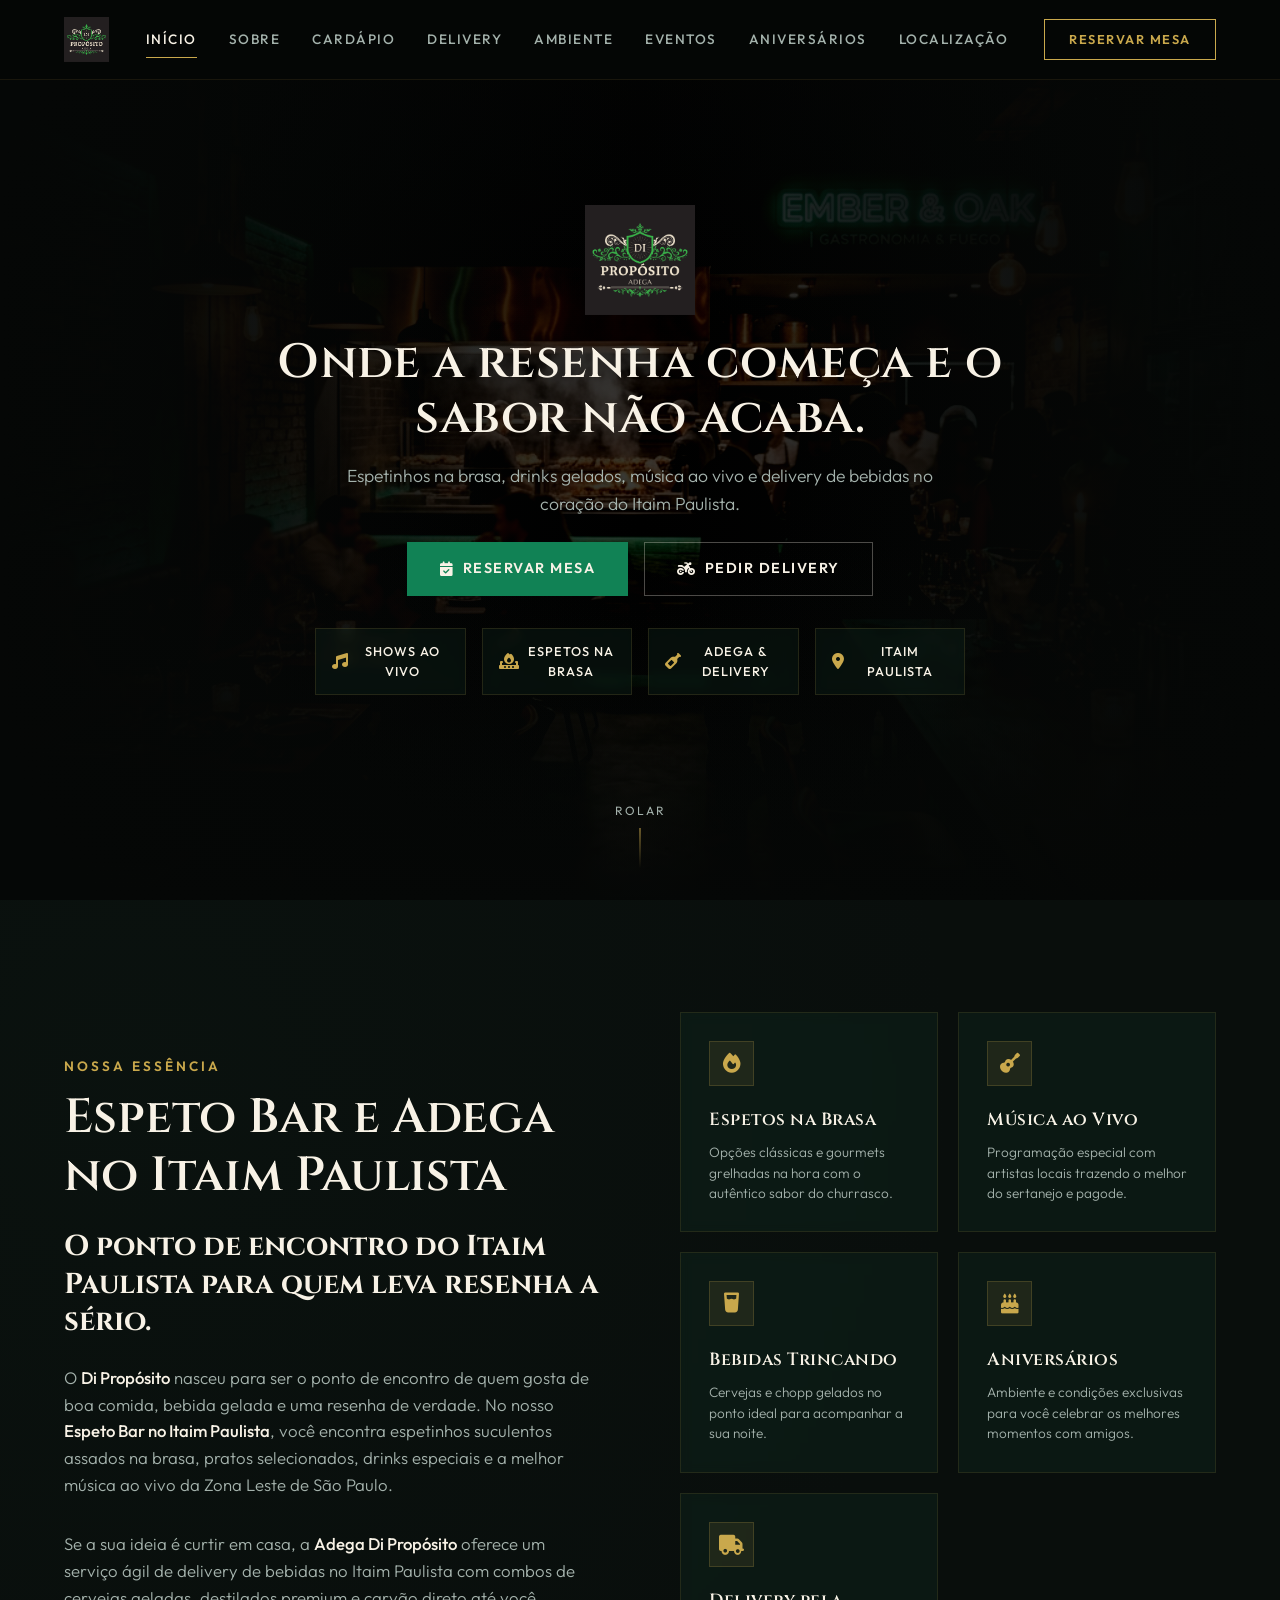
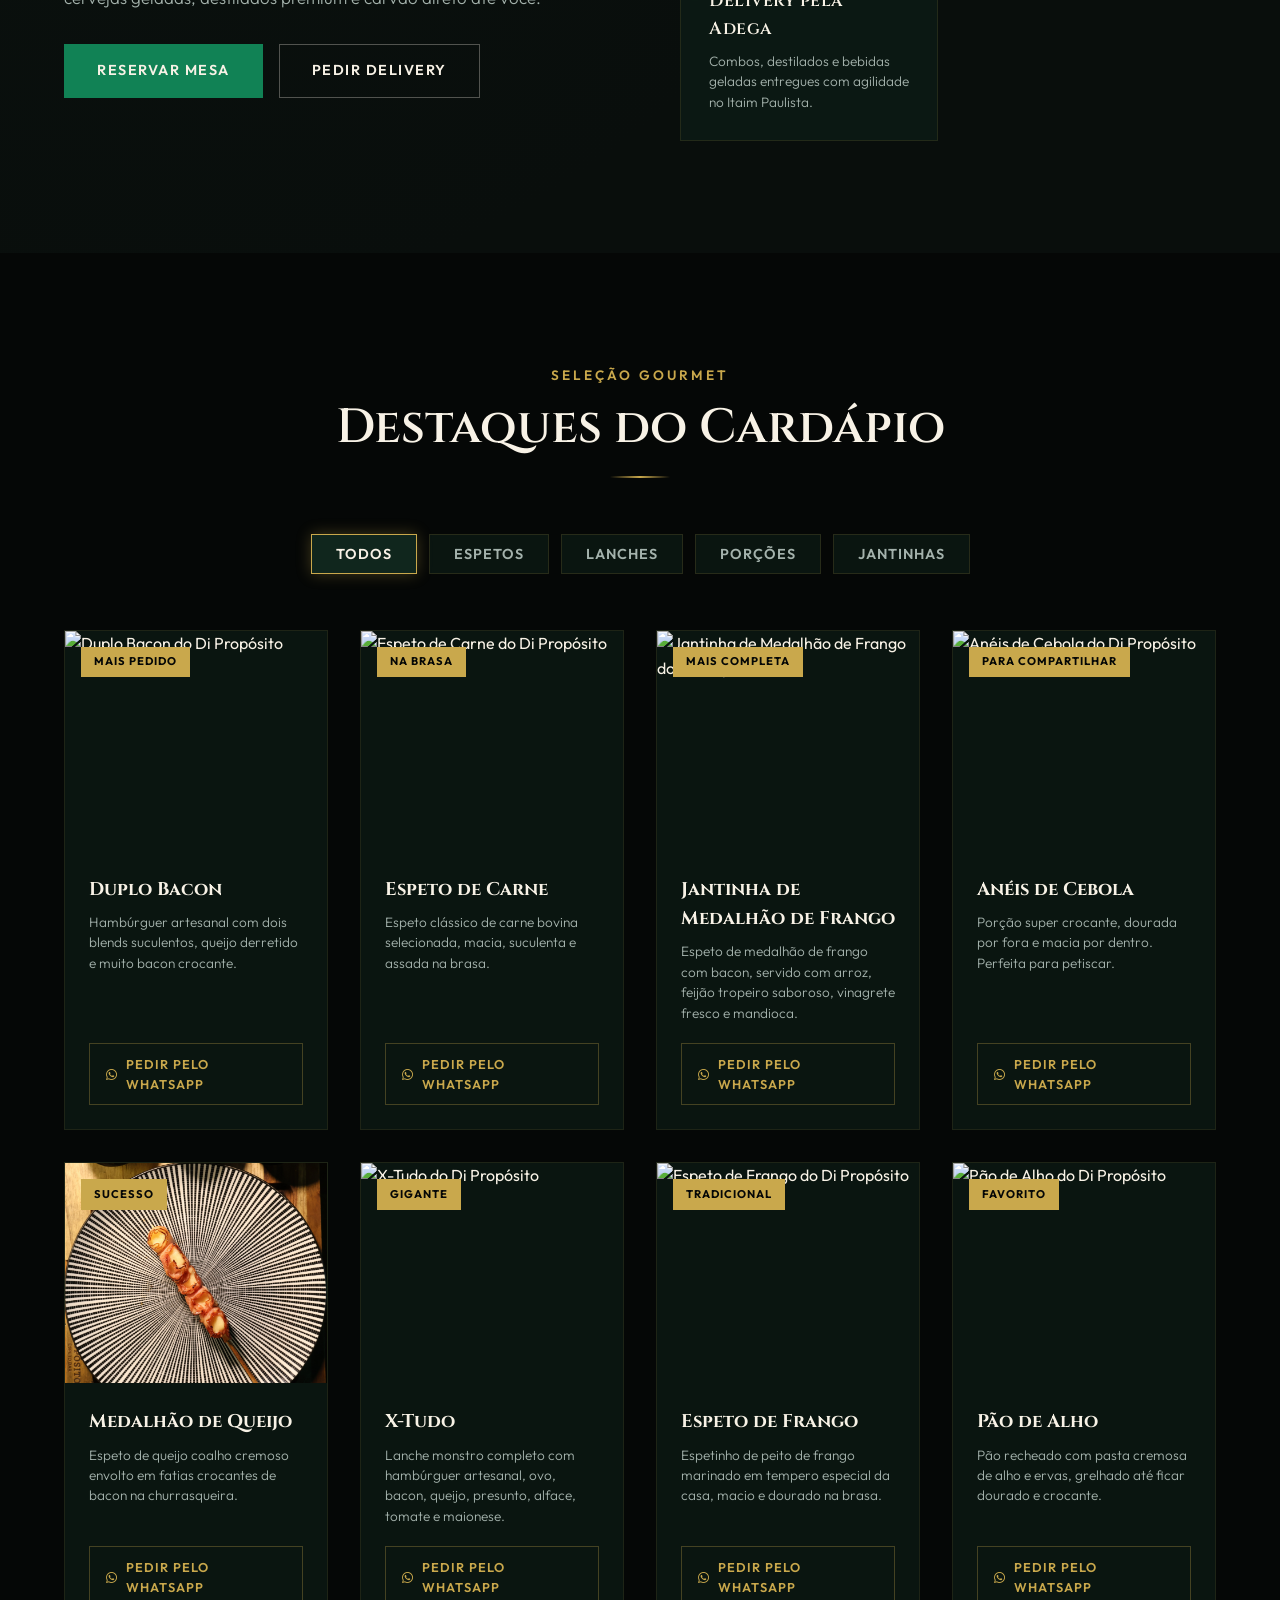
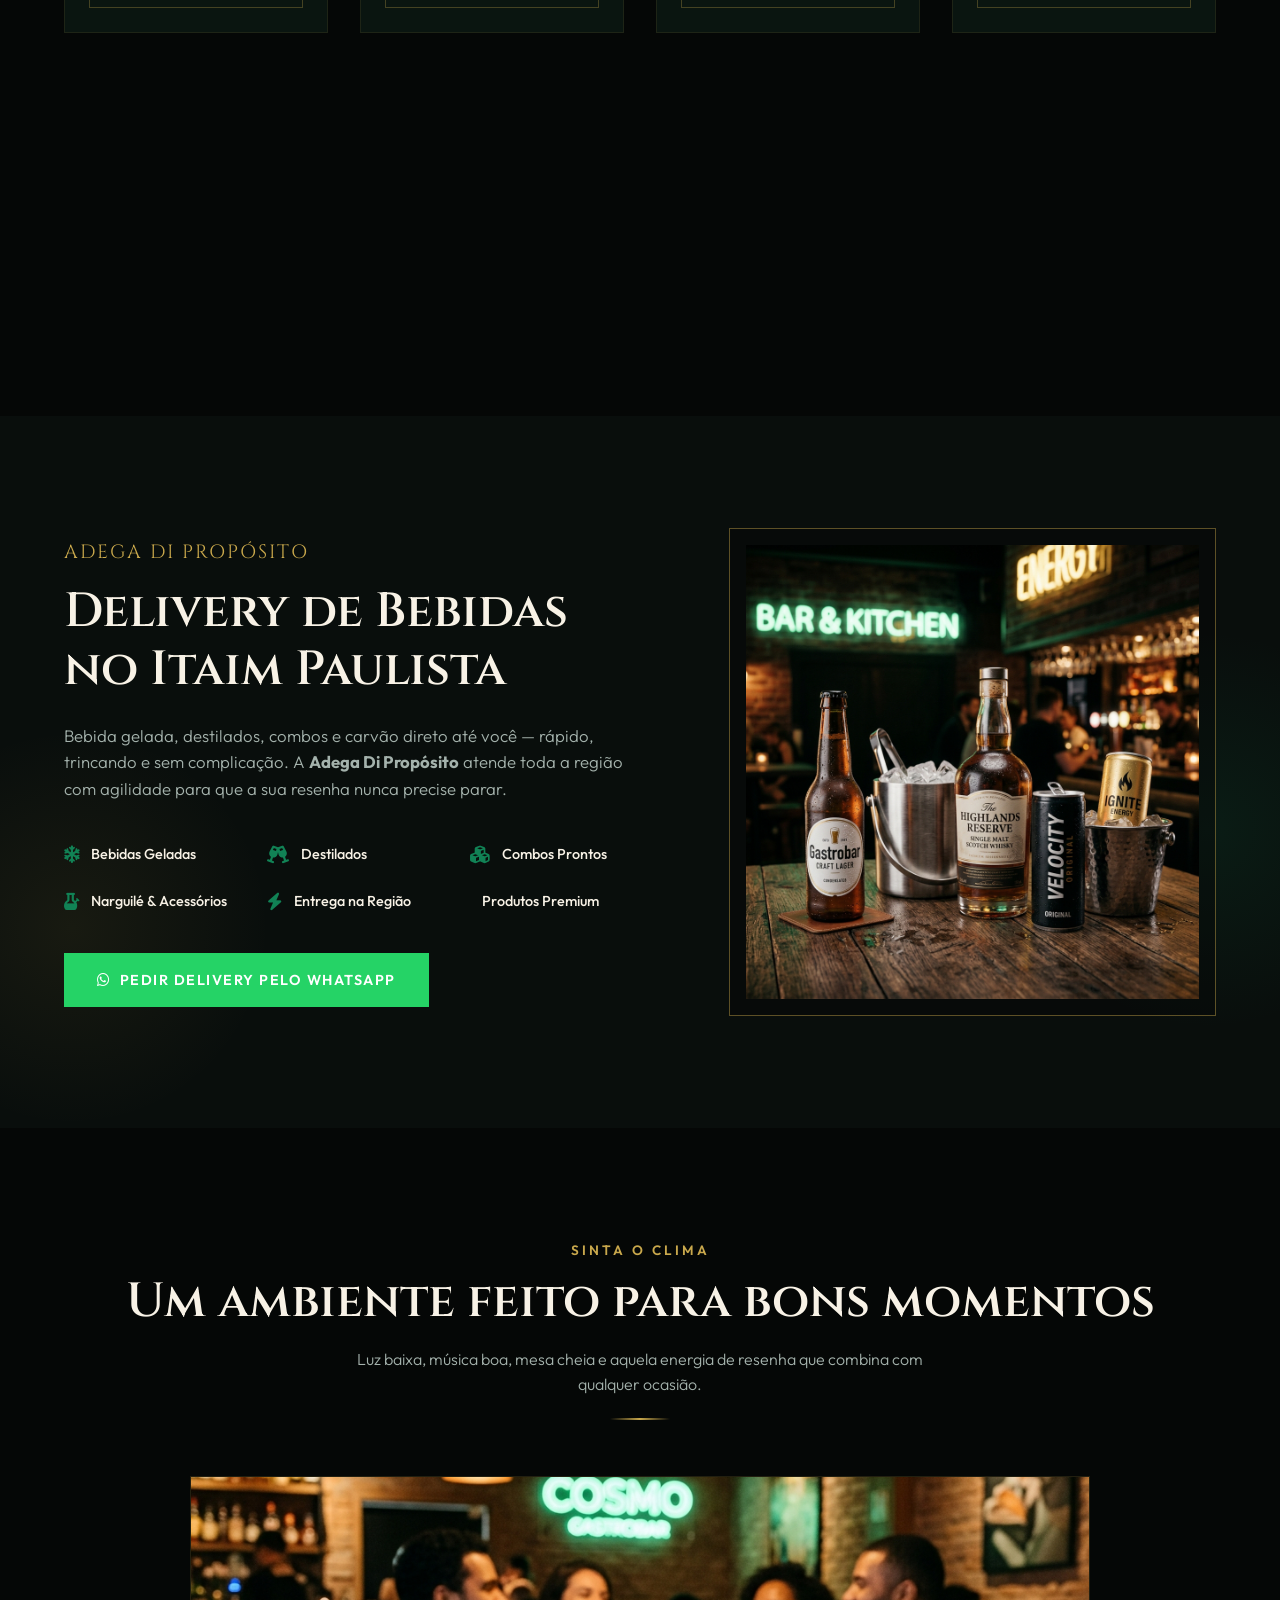
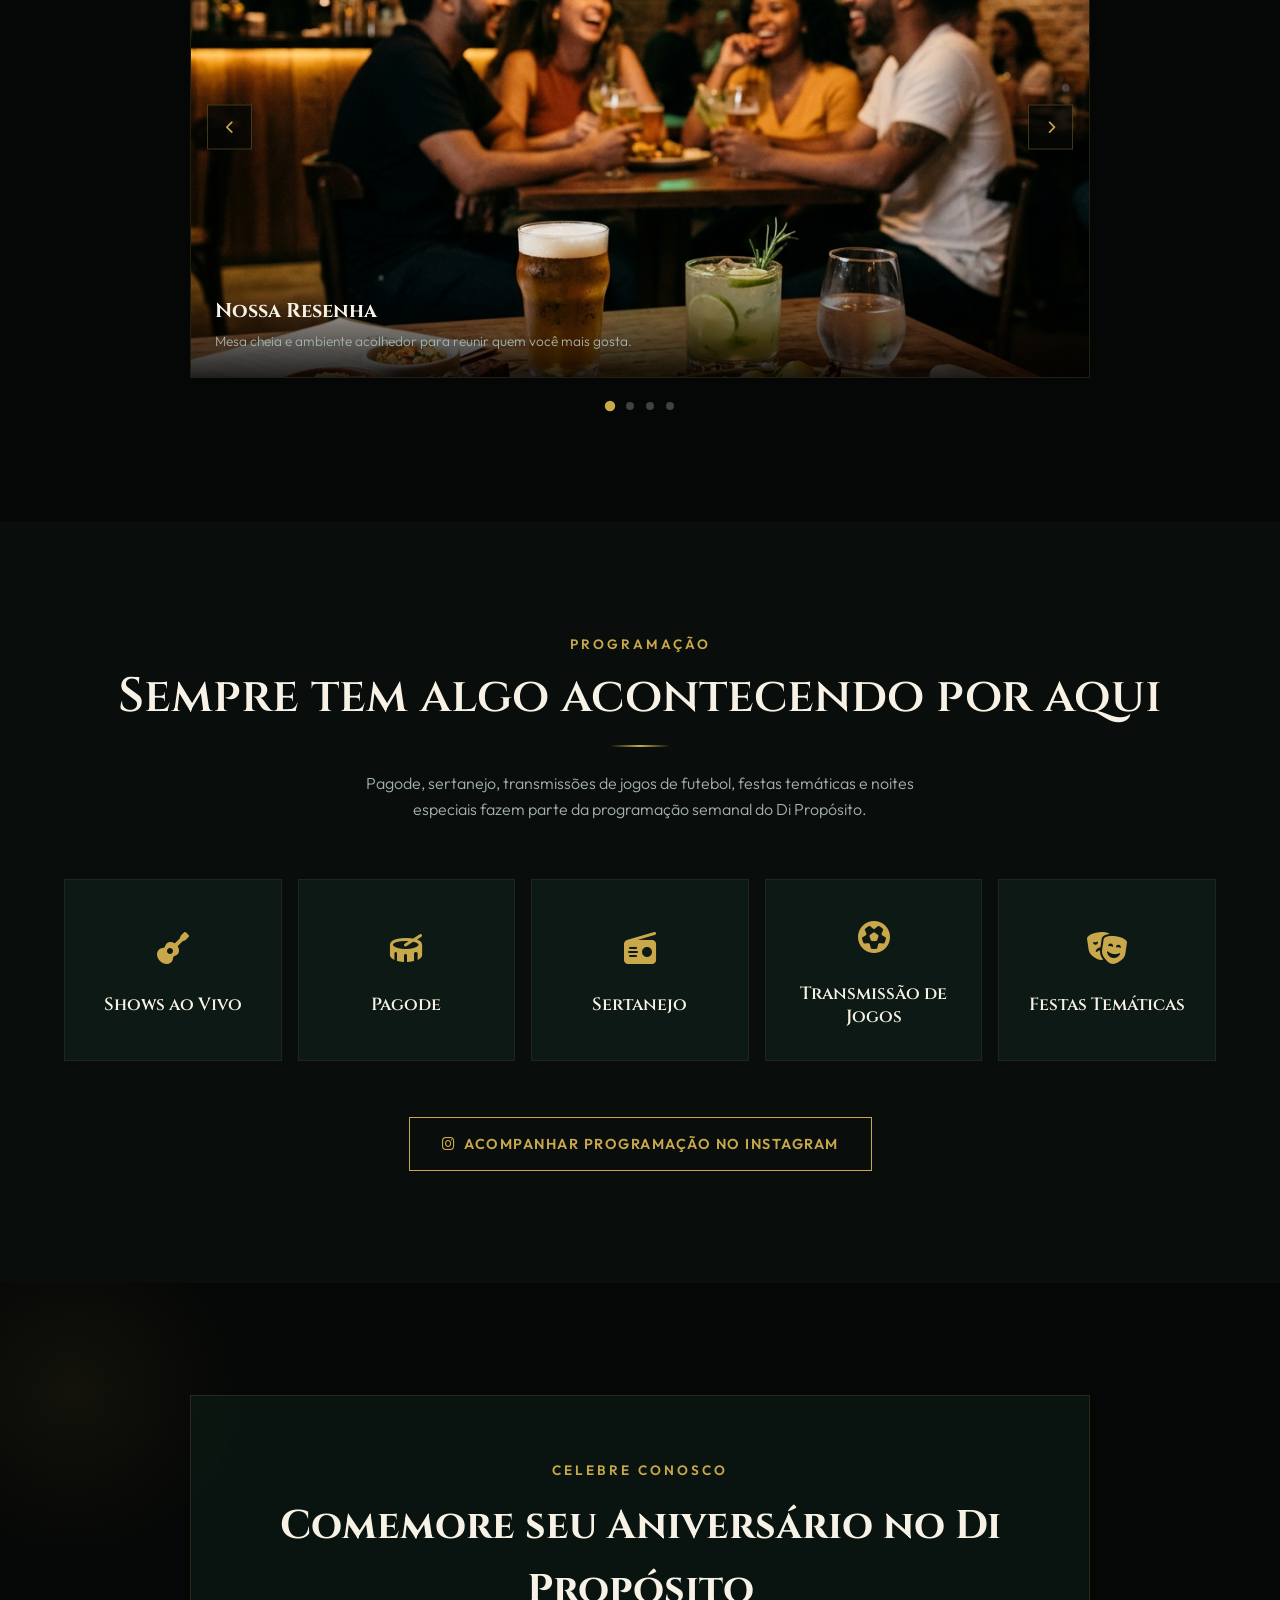
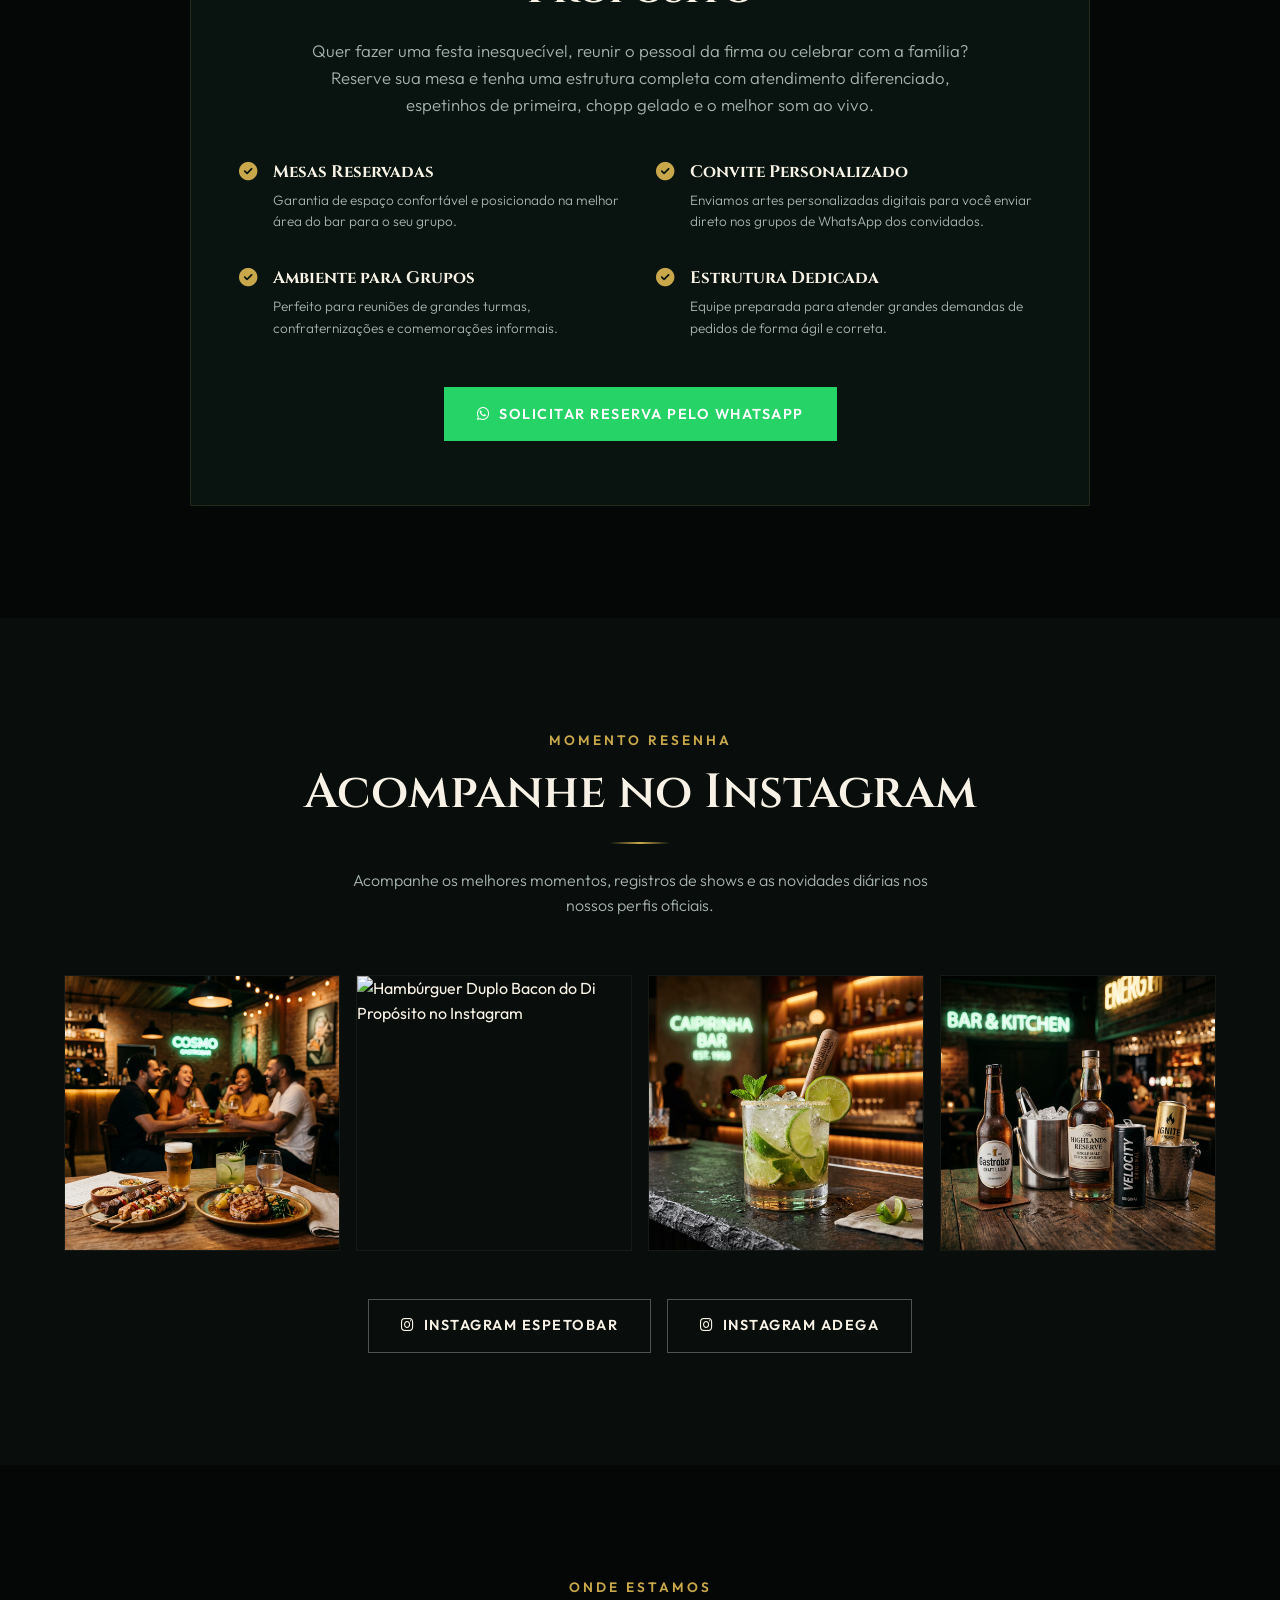
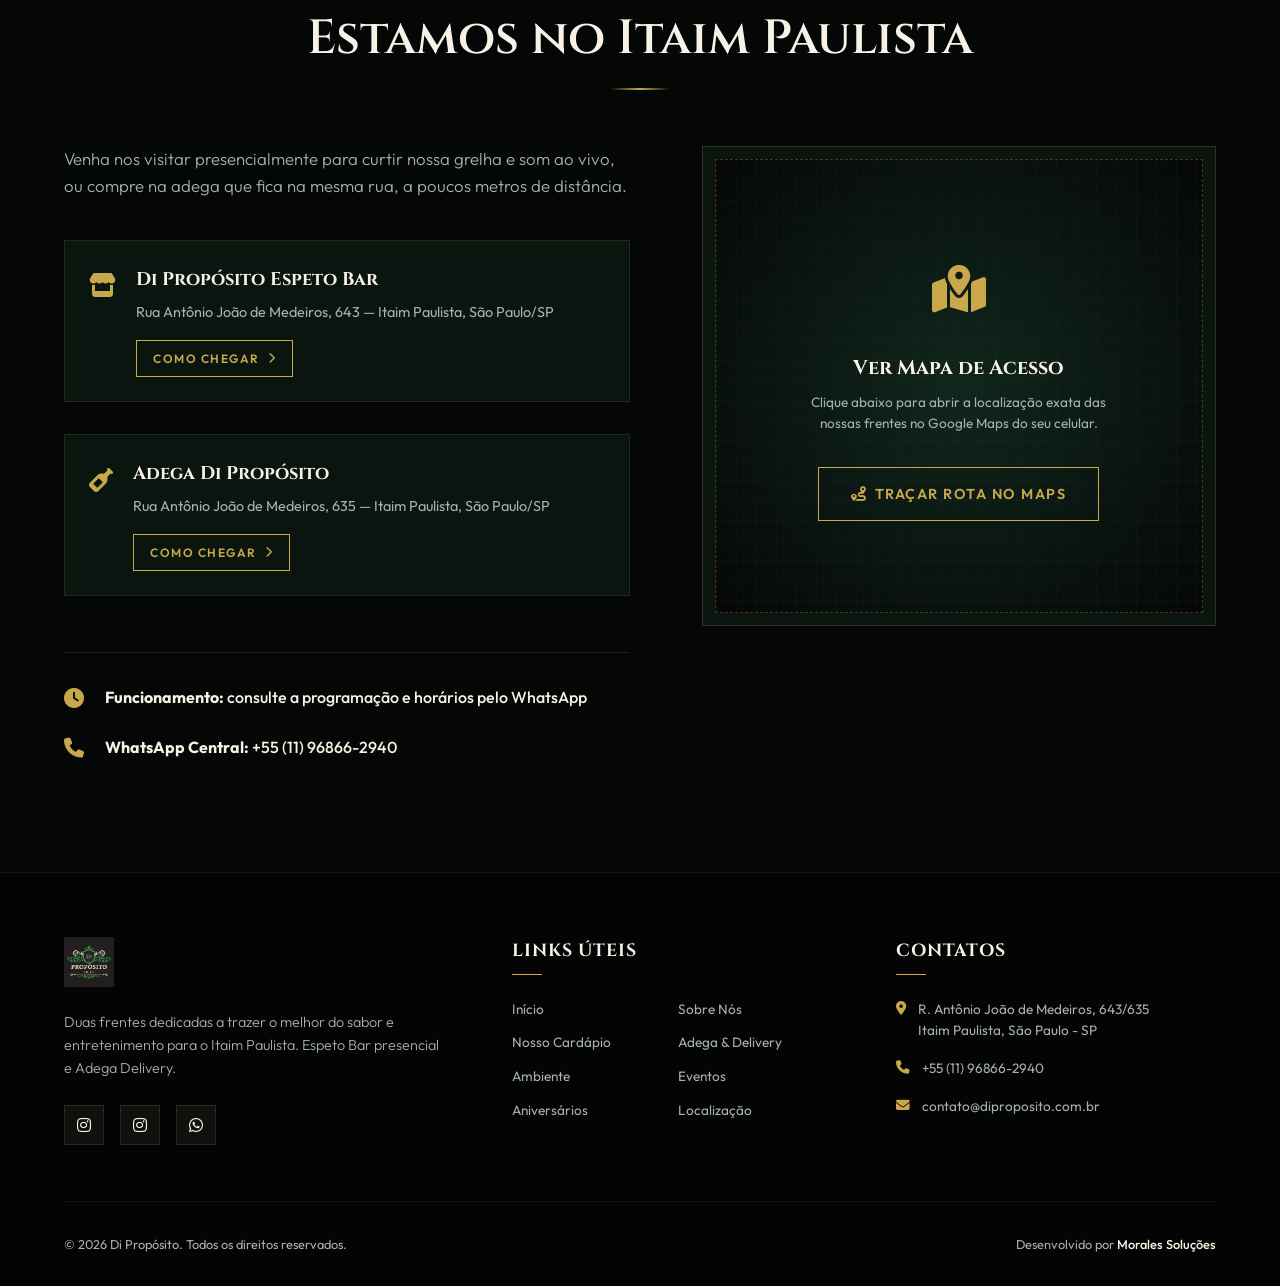
==== index.html @ c1d42650 "feat: otimiza Hero, adiciona SEO local, JSON-LD schema, corrige links e adega image" ====
<!DOCTYPE html>
<html lang="pt-BR">
<head>
  <meta charset="UTF-8">
  <meta name="viewport" content="width=device-width, initial-scale=1.0">
  <meta name="description" content="Di Propósito Espeto Bar e Adega no Itaim Paulista, São Paulo. Espetinhos na brasa, música ao vivo, drinks e delivery de bebidas. Reserve sua mesa pelo WhatsApp.">
  <meta name="keywords" content="Di Propósito, Espeto Bar, Adega Di Propósito, Itaim Paulista, Espetinho, Música ao vivo, Delivery de Bebidas, São Paulo, Gastrobar, Reservas, Zona Leste SP">
  <meta name="author" content="Morales Soluções">
  
  <!-- Open Graph / Facebook -->
  <meta property="og:type" content="website">
  <meta property="og:url" content="https://diproposito.com.br/">
  <meta property="og:title" content="Di Propósito | Espeto Bar e Adega no Itaim Paulista">
  <meta property="og:description" content="Di Propósito Espeto Bar e Adega no Itaim Paulista, São Paulo. Espetinhos na brasa, música ao vivo, drinks e delivery de bebidas. Reserve sua mesa pelo WhatsApp.">
  <meta property="og:image" content="img/hero-bg.png">

  <title>Di Propósito | Espeto Bar e Adega no Itaim Paulista</title>
  
  <!-- Google Fonts -->
  <link rel="preconnect" href="https://fonts.googleapis.com">
  <link rel="preconnect" href="https://fonts.gstatic.com" crossorigin>
  <link href="https://fonts.googleapis.com/css2?family=Cinzel:wght@400;600;700&family=Outfit:wght@300;400;500;600;700&display=swap" rel="stylesheet">
  
  <!-- FontAwesome Icons -->
  <link rel="stylesheet" href="https://cdnjs.cloudflare.com/ajax/libs/font-awesome/6.4.0/css/all.min.css">
  
  <!-- Custom CSS -->
  <link rel="stylesheet" href="style.css">

  <!-- Schema JSON-LD para SEO Local (Frentes: Espeto Bar e Adega) -->
  <script type="application/ld+json">
  {
    "@context": "https://schema.org",
    "@graph": [
      {
        "@type": "BarOrPub",
        "@id": "https://diproposito.com.br/#espetobar",
        "name": "Di Propósito Espeto Bar",
        "image": "https://diproposito.com.br/img/logo.png",
        "url": "https://diproposito.com.br/#espetobar",
        "telephone": "+55-11-96866-2940",
        "address": {
          "@type": "PostalAddress",
          "streetAddress": "Rua Antônio João de Medeiros, 643",
          "addressLocality": "Itaim Paulista",
          "addressRegion": "SP",
          "postalCode": "08110-050",
          "addressCountry": "BR"
        },
        "sameAs": [
          "https://instagram.com/diproposito.espetobar"
        ]
      },
      {
        "@type": "LiquorStore",
        "@id": "https://diproposito.com.br/#adega",
        "name": "Adega Di Propósito",
        "image": "https://diproposito.com.br/img/logo.png",
        "url": "https://diproposito.com.br/#adega",
        "telephone": "+55-11-96866-2940",
        "address": {
          "@type": "PostalAddress",
          "streetAddress": "Rua Antônio João de Medeiros, 635",
          "addressLocality": "Itaim Paulista",
          "addressRegion": "SP",
          "postalCode": "08110-050",
          "addressCountry": "BR"
        },
        "sameAs": [
          "https://instagram.com/adegadiproposito"
        ]
      }
    ]
  }
  </script>
</head>
<body>

  <!-- 1. HEADER / NAVIGATION -->
  <header id="main-header">
    <div class="container header-container">
      <a href="#home" class="logo" id="header-logo-link">
        <!-- Utilizando a logo da Adega Di Propósito convertida em PNG -->
        <img src="img/logo.png" alt="Logomarca Di Propósito" id="header-logo">
      </a>
      
      <!-- Menu de Navegação Desktop -->
      <nav class="nav-menu" id="desktop-nav">
        <a href="#home" class="nav-link active">Início</a>
        <a href="#sobre" class="nav-link">Sobre</a>
        <a href="#cardapio" class="nav-link">Cardápio</a>
        <a href="#delivery" class="nav-link">Delivery</a>
        <a href="#ambiente" class="nav-link">Ambiente</a>
        <a href="#eventos" class="nav-link">Eventos</a>
        <a href="#aniversarios" class="nav-link">Aniversários</a>
        <a href="#contato" class="nav-link">Localização</a>
      </nav>
      
      <div class="header-cta">
        <a href="https://wa.me/5511968662940?text=Olá!%20Gostaria%20de%20fazer%20uma%20reserva%20de%20mesa%20no%20Di%20Propósito%20Espeto%20Bar." 
           target="_blank" 
           class="btn btn-gold" 
           id="header-btn-reserva">
          Reservar Mesa
        </a>
      </div>
      
      <!-- Botão Hamburger Mobile -->
      <button class="hamburger" id="menu-toggle" aria-label="Abrir menu">
        <span></span>
        <span></span>
        <span></span>
      </button>
    </div>
  </header>

  <!-- Menu Responsivo Mobile (Drawer) -->
  <nav class="mobile-menu" id="mobile-drawer">
    <a href="#home" class="nav-link">Início</a>
    <a href="#sobre" class="nav-link">Sobre</a>
    <a href="#cardapio" class="nav-link">Cardápio</a>
    <a href="#delivery" class="nav-link">Delivery</a>
    <a href="#ambiente" class="nav-link">Ambiente</a>
    <a href="#eventos" class="nav-link">Eventos</a>
    <a href="#aniversarios" class="nav-link">Aniversários</a>
    <a href="#contato" class="nav-link">Localização</a>
    <a href="https://wa.me/5511968662940?text=Olá!%20Gostaria%20de%20fazer%20uma%20reserva%20de%20mesa%20no%20Di%20Propósito%20Espeto%20Bar." 
       target="_blank" 
       class="btn btn-whatsapp" 
       id="mobile-btn-reserva">
      <i class="fab fa-whatsapp"></i> Reservar Mesa
    </a>
  </nav>
  
  <!-- Overlay para fechar o menu mobile ao clicar fora -->
  <div class="overlay" id="menu-overlay"></div>

  <!-- 2. HERO SECTION -->
  <section id="home">
    <div class="hero-background">
      <!-- Imagem de fundo atmosférica com respiro e foco no centro -->
      <!-- PENDENTE: Substituir por foto real da fachada ou ambiente do bar quando fornecida pelo cliente -->
      <img src="img/hero-bg.png" alt="Ambiente do Espeto Bar Di Propósito">
    </div>
    
    <div class="hero-content">
      <div class="hero-logo-box">
        <!-- Logo em destaque no Hero -->
        <img src="img/logo.png" alt="Di Propósito Logo Principal">
      </div>
      
      <h1 class="hero-title reveal delay-1">Onde a resenha começa e o sabor não acaba.</h1>
      <p class="hero-subtitle reveal delay-2">
        Espetinhos na brasa, drinks gelados, música ao vivo e delivery de bebidas no coração do Itaim Paulista.
      </p>
      
      <div class="hero-buttons reveal delay-3">
        <a href="https://wa.me/5511968662940?text=Olá!%20Gostaria%20de%20fazer%20uma%20reserva%20de%20mesa%20no%20Di%20Propósito%20Espeto%20Bar." 
           target="_blank" 
           class="btn btn-primary" 
           id="hero-btn-reserva">
          <i class="fa-solid fa-calendar-check"></i> Reservar Mesa
        </a>
        <a href="https://wa.me/5511968662940?text=Olá!%20Gostaria%20de%20fazer%20um%20pedido%20pelo%20delivery%20da%20Adega%20Di%20Propósito." 
           target="_blank" 
           class="btn btn-secondary" 
           id="hero-btn-delivery">
          <i class="fa-solid fa-motorcycle"></i> Pedir Delivery
        </a>
      </div>
      
      <!-- Selos / Destaques Rápidos -->
      <div class="hero-badges reveal delay-4">
        <div class="badge-item">
          <i class="fa-solid fa-music"></i>
          <span>Shows ao vivo</span>
        </div>
        <div class="badge-item">
          <i class="fa-solid fa-fire-burner"></i>
          <span>Espetos na Brasa</span>
        </div>
        <div class="badge-item">
          <i class="fa-solid fa-wine-bottle"></i>
          <span>Adega & Delivery</span>
        </div>
        <div class="badge-item">
          <i class="fa-solid fa-location-dot"></i>
          <span>Itaim Paulista</span>
        </div>
      </div>
    </div>
    
    <div class="scroll-indicator" id="scroll-to-about">
      <span>Rolar</span>
    </div>
  </section>

  <!-- 3. SOBRE O DI PROPÓSITO -->
  <section id="sobre" class="section-padding">
    <div class="container">
      <div class="sobre-grid">
        
        <div class="sobre-content reveal">
          <span class="section-subtitle">Nossa Essência</span>
          <h2 class="section-title" style="text-align: left; margin-bottom: 1.5rem;">Espeto Bar e Adega no Itaim Paulista</h2>
          <h3 class="sobre-intro-title">O ponto de encontro do Itaim Paulista para quem leva resenha a sério.</h3>
          <p class="sobre-text">
            O <strong>Di Propósito</strong> nasceu para ser o ponto de encontro de quem gosta de boa comida, bebida gelada e uma resenha de verdade. No nosso <strong>Espeto Bar no Itaim Paulista</strong>, você encontra espetinhos suculentos assados na brasa, pratos selecionados, drinks especiais e a melhor música ao vivo da Zona Leste de São Paulo.
          </p>
          <p class="sobre-text">
            Se a sua ideia é curtir em casa, a <strong>Adega Di Propósito</strong> oferece um serviço ágil de delivery de bebidas no Itaim Paulista com combos de cervejas geladas, destilados premium e carvão direto até você.
          </p>
          
          <div class="sobre-cta-box">
            <a href="https://wa.me/5511968662940?text=Olá!%20Gostaria%20de%20fazer%20uma%20reserva%20de%20mesa%20no%20Di%20Propósito%20Espeto%20Bar." 
               target="_blank" 
               class="btn btn-primary" 
               id="sobre-btn-reserva">
              Reservar Mesa
            </a>
            <a href="https://wa.me/5511968662940?text=Olá!%20Gostaria%20de%20fazer%20um%20pedido%20pelo%20delivery%20da%20Adega%20Di%20Propósito." 
               target="_blank" 
               class="btn btn-secondary" 
               id="sobre-btn-delivery">
              Pedir Delivery
            </a>
          </div>
        </div>
        
        <!-- Cards de Diferenciais -->
        <div class="diferenciais-grid reveal delay-1">
          <div class="diferencial-card">
            <div class="diferencial-icon">
              <i class="fa-solid fa-fire"></i>
            </div>
            <h4 class="diferencial-title">Espetos na Brasa</h4>
            <p class="diferencial-desc">Opções clássicas e gourmets grelhadas na hora com o autêntico sabor do churrasco.</p>
          </div>
          
          <div class="diferencial-card">
            <div class="diferencial-icon">
              <i class="fa-solid fa-guitar"></i>
            </div>
            <h4 class="diferencial-title">Música ao Vivo</h4>
            <p class="diferencial-desc">Programação especial com artistas locais trazendo o melhor do sertanejo e pagode.</p>
          </div>
          
          <div class="diferencial-card">
            <div class="diferencial-icon">
              <i class="fa-solid fa-glass-water"></i>
            </div>
            <h4 class="diferencial-title">Bebidas Trincando</h4>
            <p class="diferencial-desc">Cervejas e chopp gelados no ponto ideal para acompanhar a sua noite.</p>
          </div>
          
          <div class="diferencial-card">
            <div class="diferencial-icon">
              <i class="fa-solid fa-cake-candles"></i>
            </div>
            <h4 class="diferencial-title">Aniversários</h4>
            <p class="diferencial-desc">Ambiente e condições exclusivas para você celebrar os melhores momentos com amigos.</p>
          </div>
          
          <div class="diferencial-card" style="grid-column: span 1; width: 100%;">
            <div class="diferencial-icon">
              <i class="fa-solid fa-truck"></i>
            </div>
            <h4 class="diferencial-title">Delivery pela Adega</h4>
            <p class="diferencial-desc">Combos, destilados e bebidas geladas entregues com agilidade no Itaim Paulista.</p>
          </div>
        </div>
        
      </div>
    </div>
  </section>

  <!-- 4. DESTAQUES DO CARDÁPIO -->
  <section id="cardapio" class="section-padding">
    <div class="container">
      <div class="section-header reveal">
        <span class="section-subtitle">Seleção Gourmet</span>
        <h2 class="section-title">Destaques do Cardápio</h2>
      </div>
      
      <!-- Filtros de Categoria -->
      <div class="cardapio-filters reveal delay-1" id="cardapio-filters">
        <button class="filter-btn active" data-category="Todos">Todos</button>
        <button class="filter-btn" data-category="Espetos">Espetos</button>
        <button class="filter-btn" data-category="Lanches">Lanches</button>
        <button class="filter-btn" data-category="Porções">Porções</button>
        <button class="filter-btn" data-category="Jantinhas">Jantinhas</button>
      </div>
      
      <div class="cardapio-grid reveal delay-1" id="cardapio-grid">
        <!-- Os itens do cardápio serão carregados dinamicamente via JavaScript -->
      </div>
      
      <!-- Botão Ver Mais Opções -->
      <div class="ver-mais-container reveal delay-2" id="ver-mais-container" style="text-align: center; margin-bottom: 3.5rem;">
        <button id="btn-ver-mais" class="btn btn-gold">
          Ver mais opções <i class="fa-solid fa-chevron-down"></i>
        </button>
      </div>
      
      <div class="cardapio-footer reveal">
        <p>Consulte todos os sabores, acompanhamentos e opções disponíveis no WhatsApp.</p>
        <a href="https://wa.me/5511968662940?text=Olá!%20Gostaria%20de%20ver%20o%20cardápio%20completo%20do%20Di%20Propósito." 
           target="_blank" 
           class="btn btn-whatsapp" 
           id="cardapio-btn-whats">
          <i class="fab fa-whatsapp"></i> Ver Cardápio pelo WhatsApp
        </a>
      </div>
    </div>
  </section>

  <!-- 5. DELIVERY PELA ADEGA -->
  <section id="delivery" class="section-padding">
    <div class="container">
      <div class="delivery-grid">
        
        <div class="delivery-content reveal">
          <span class="adega-title-highlight">Adega Di Propósito</span>
          <h2 class="section-title" style="text-align: left; margin-bottom: 1.5rem;">Delivery de Bebidas no Itaim Paulista</h2>
          <p class="delivery-text">
            Bebida gelada, destilados, combos e carvão direto até você — rápido, trincando e sem complicação. A <strong>Adega Di Propósito</strong> atende toda a região com agilidade para que a sua resenha nunca precise parar.
          </p>
          
          <div class="delivery-features">
            <div class="del-feat-item">
              <i class="fa-solid fa-snowflake"></i>
              <span>Bebidas Geladas</span>
            </div>
            <div class="del-feat-item">
              <i class="fa-solid fa-champagne-glasses"></i>
              <span>Destilados</span>
            </div>
            <div class="del-feat-item">
              <i class="fa-solid fa-cubes"></i>
              <span>Combos Prontos</span>
            </div>
            <div class="del-feat-item">
              <i class="fa-solid fa-bong"></i>
              <span>Narguilé & Acessórios</span>
            </div>
            <div class="del-feat-item">
              <i class="fa-solid fa-bolt"></i>
              <span>Entrega na Região</span>
            </div>
            <div class="del-feat-item">
              <i class="fa-solid fa-cart-flatbed-suitcases"></i>
              <span>Produtos Premium</span>
            </div>
          </div>
          
          <a href="https://wa.me/5511968662940?text=Olá!%20Gostaria%20de%20fazer%20um%20pedido%20pelo%20delivery%20da%20Adega%20Di%20Propósito." 
             target="_blank" 
             class="btn btn-whatsapp" 
             id="delivery-btn-whats">
            <i class="fab fa-whatsapp"></i> Pedir Delivery pelo WhatsApp
          </a>
        </div>
        
        <div class="delivery-img-wrapper reveal delay-1">
          <div class="delivery-img-frame">
            <!-- Imagem representativa do combo de bebidas (Provisória/Clean) -->
            <!-- PENDENTE: Substituir por foto real de combos de bebidas ou fachada da adega do cliente -->
            <img src="img/adega_combo_clean.png" alt="Delivery de Bebidas e Combos Di Propósito no Itaim Paulista" loading="lazy">
          </div>
        </div>
        
      </div>
    </div>
  </section>

  <!-- 6. AMBIENTE E EXPERIÊNCIA -->
  <section id="ambiente" class="section-padding">
    <div class="container">
      <div class="section-header reveal">
        <span class="section-subtitle">Sinta o Clima</span>
        <h2 class="section-title">Um ambiente feito para bons momentos</h2>
        <p style="color: var(--text-muted); max-width: 600px; margin: 1rem auto 0; font-weight: 300;">
          Luz baixa, música boa, mesa cheia e aquela energia de resenha que combina com qualquer ocasião.
        </p>
      </div>
      
      <!-- Slider de Imagens Interativo (Placeholder) -->
      <div class="slider-container reveal delay-1">
        <div class="slider-wrapper" id="slider">
          
          <div class="slide">
            <!-- PENDENTE: Substituir por foto real de clientes/ambiente no bar do cliente -->
            <img src="img/ambiente.png" alt="Amigos no Espeto Bar Di Propósito">
            <div class="slide-caption">
              <h4>Nossa Resenha</h4>
              <p>Mesa cheia e ambiente acolhedor para reunir quem você mais gosta.</p>
            </div>
          </div>
          
          <div class="slide">
            <!-- PENDENTE: Substituir por foto real de show ao vivo / cantor no palco do bar do cliente -->
            <img src="img/music.png" alt="Shows e eventos musicais">
            <div class="slide-caption">
              <h4>Música ao Vivo</h4>
              <p>Os melhores artistas da região trazendo muita energia para o palco.</p>
            </div>
          </div>
          
          <div class="slide">
            <!-- FOTO REAL DO CLIENTE: Carne de churrasco suculenta na brasa -->
            <img src="img/Food/carne-2.jpg" alt="Espeto de carne assando na brasa do Di Propósito" loading="lazy">
            <div class="slide-caption">
              <h4>Churrasco no Ponto</h4>
              <p>Ingredientes selecionados preparados com o carinho e qualidade da brasa.</p>
            </div>
          </div>
          
          <div class="slide">
            <!-- PENDENTE: Substituir por foto real de drinks elaborados do bar do cliente -->
            <img src="img/drink.png" alt="Drinks especiais e coquetéis">
            <div class="slide-caption">
              <h4>Drinks Clássicos</h4>
              <p>Coquetéis elaborados por nossos bartenders para brindar seus momentos.</p>
            </div>
          </div>
          
        </div>
        
        <!-- Setas de Navegação -->
        <button class="slider-arrow slider-arrow-prev" id="prev-slide" aria-label="Slide anterior">
          <i class="fa-solid fa-chevron-left"></i>
        </button>
        <button class="slider-arrow slider-arrow-next" id="next-slide" aria-label="Próximo slide">
          <i class="fa-solid fa-chevron-right"></i>
        </button>
      </div>
      
      <!-- Dots Indicadores -->
      <div class="slider-dots" id="slider-dots-container">
        <!-- Gerados via JavaScript -->
      </div>
      
    </div>
  </section>

  <!-- 7. EVENTOS E SHOWS -->
  <section id="eventos" class="section-padding">
    <div class="container">
      <div class="section-header reveal">
        <span class="section-subtitle">Programação</span>
        <h2 class="section-title">Sempre tem algo acontecendo por aqui</h2>
      </div>
      
      <p class="eventos-text reveal">
        Pagode, sertanejo, transmissões de jogos de futebol, festas temáticas e noites especiais fazem parte da programação semanal do Di Propósito.
      </p>
      
      <div class="eventos-grid reveal delay-1">
        
        <div class="evento-card">
          <div class="evento-icon">
            <i class="fa-solid fa-guitar"></i>
          </div>
          <h4 class="evento-name">Shows ao Vivo</h4>
        </div>
        
        <div class="evento-card">
          <div class="evento-icon">
            <i class="fa-solid fa-drum"></i>
          </div>
          <h4 class="evento-name">Pagode</h4>
        </div>
        
        <div class="evento-card">
          <div class="evento-icon">
            <i class="fa-solid fa-radio"></i>
          </div>
          <h4 class="evento-name">Sertanejo</h4>
        </div>
        
        <div class="evento-card">
          <div class="evento-icon">
            <i class="fa-solid fa-soccer-ball"></i>
          </div>
          <h4 class="evento-name">Transmissão de Jogos</h4>
        </div>
        
        <div class="evento-card">
          <div class="evento-icon">
            <i class="fa-solid fa-masks-theater"></i>
          </div>
          <h4 class="evento-name">Festas Temáticas</h4>
        </div>
        
      </div>
      
      <div class="eventos-cta reveal">
        <a href="https://instagram.com/diproposito.espetobar" 
           target="_blank" 
           class="btn btn-gold" 
           id="eventos-btn-insta">
          <i class="fab fa-instagram"></i> Acompanhar Programação no Instagram
        </a>
      </div>
    </div>
  </section>

  <!-- 8. ANIVERSÁRIOS E RESERVAS -->
  <section id="aniversarios" class="section-padding">
    <div class="container">
      <div class="aniv-box reveal">
        <span class="section-subtitle">Celebre Conosco</span>
        <h2 class="aniv-title">Comemore seu Aniversário no Di Propósito</h2>
        <p class="aniv-text">
          Quer fazer uma festa inesquecível, reunir o pessoal da firma ou celebrar com a família? Reserve sua mesa e tenha uma estrutura completa com atendimento diferenciado, espetinhos de primeira, chopp gelado e o melhor som ao vivo.
        </p>
        
        <div class="aniv-benefits">
          
          <div class="aniv-benefit-item">
            <i class="fa-solid fa-circle-check"></i>
            <div>
              <h5>Mesas Reservadas</h5>
              <p>Garantia de espaço confortável e posicionado na melhor área do bar para o seu grupo.</p>
            </div>
          </div>
          
          <div class="aniv-benefit-item">
            <i class="fa-solid fa-circle-check"></i>
            <div>
              <h5>Convite Personalizado</h5>
              <p>Enviamos artes personalizadas digitais para você enviar direto nos grupos de WhatsApp dos convidados.</p>
            </div>
          </div>
          
          <div class="aniv-benefit-item">
            <i class="fa-solid fa-circle-check"></i>
            <div>
              <h5>Ambiente para Grupos</h5>
              <p>Perfeito para reuniões de grandes turmas, confraternizações e comemorações informais.</p>
            </div>
          </div>
          
          <div class="aniv-benefit-item">
            <i class="fa-solid fa-circle-check"></i>
            <div>
              <h5>Estrutura Dedicada</h5>
              <p>Equipe preparada para atender grandes demandas de pedidos de forma ágil e correta.</p>
            </div>
          </div>
          
        </div>
        
        <a href="https://wa.me/5511968662940?text=Olá!%20Gostaria%20de%20saber%20mais%20sobre%20comemoração%20de%20aniversário%20e%20reservas%20para%20grupos%20no%20Di%20Propósito." 
           target="_blank" 
           class="btn btn-whatsapp" 
           id="aniversarios-btn-whats">
          <i class="fab fa-whatsapp"></i> Solicitar Reserva pelo WhatsApp
        </a>
      </div>
    </div>
  </section>

  <!-- 9. GALERIA / INSTAGRAM FEED -->
  <section id="galeria" class="section-padding">
    <div class="container">
      <div class="section-header reveal">
        <span class="section-subtitle">Momento Resenha</span>
        <h2 class="section-title">Acompanhe no Instagram</h2>
      </div>
      
      <p class="insta-text reveal">
        Acompanhe os melhores momentos, registros de shows e as novidades diárias nos nossos perfis oficiais.
      </p>
      
      <div class="insta-grid reveal delay-1">
        
        <a href="https://instagram.com/diproposito.espetobar" target="_blank" rel="noopener noreferrer" class="insta-item">
          <!-- PENDENTE: Substituir por foto real do ambiente do bar do cliente -->
          <img src="img/ambiente.png" alt="Feed Di Propósito 1">
          <div class="insta-overlay">
            <i class="fab fa-instagram"></i>
            <span>Ver Post</span>
          </div>
        </a>
        
        <a href="https://instagram.com/diproposito.espetobar" target="_blank" rel="noopener noreferrer" class="insta-item">
          <!-- FOTO REAL DO CLIENTE: Hambúrguer Duplo Bacon -->
          <img src="img/Food/duplo-bacon-2.jpg" alt="Hambúrguer Duplo Bacon do Di Propósito no Instagram" loading="lazy">
          <div class="insta-overlay">
            <i class="fab fa-instagram"></i>
            <span>Ver Post</span>
          </div>
        </a>
        
        <a href="https://instagram.com/adegadiproposito" target="_blank" rel="noopener noreferrer" class="insta-item">
          <!-- PENDENTE: Substituir por foto real de drink do bar do cliente -->
          <img src="img/drink.png" alt="Feed Di Propósito 3">
          <div class="insta-overlay">
            <i class="fab fa-instagram"></i>
            <span>Ver Post</span>
          </div>
        </a>
        
        <a href="https://instagram.com/adegadiproposito" target="_blank" rel="noopener noreferrer" class="insta-item">
          <!-- PENDENTE: Substituir por foto real de combos de cerveja da adega do cliente -->
          <img src="img/adega_combo_clean.png" alt="Feed Di Propósito 4" loading="lazy">
          <div class="insta-overlay">
            <i class="fab fa-instagram"></i>
            <span>Ver Post</span>
          </div>
        </a>
        
      </div>
      
      <div class="insta-cta-buttons reveal">
        <a href="https://instagram.com/diproposito.espetobar" 
           target="_blank" 
           class="btn btn-secondary" 
           id="insta-btn-espeto">
          <i class="fab fa-instagram"></i> Instagram Espetobar
        </a>
        <a href="https://instagram.com/adegadiproposito" 
           target="_blank" 
           class="btn btn-secondary" 
           id="insta-btn-adega">
          <i class="fab fa-instagram"></i> Instagram Adega
        </a>
      </div>
    </div>
  </section>

  <!-- 10. LOCALIZAÇÃO E CONTATO -->
  <section id="contato" class="section-padding">
    <div class="container">
      <div class="section-header reveal">
        <span class="section-subtitle">Onde Estamos</span>
        <h2 class="section-title">Estamos no Itaim Paulista</h2>
      </div>
      
      <div class="contato-grid">
        
        <div class="contato-info reveal">
          <p class="contato-desc">
            Venha nos visitar presencialmente para curtir nossa grelha e som ao vivo, ou compre na adega que fica na mesma rua, a poucos metros de distância.
          </p>
          
          <div class="enderecos-box">
            
            <div class="endereco-item">
              <div class="endereco-icon">
                <i class="fa-solid fa-store"></i>
              </div>
              <div class="endereco-details">
                <h4>Di Propósito Espeto Bar</h4>
                <p>Rua Antônio João de Medeiros, 643 — Itaim Paulista, São Paulo/SP</p>
                <a href="https://maps.google.com/?q=Rua+Antônio+João+de+Medeiros,+643+Itaim+Paulista+São+Paulo" 
                   target="_blank" 
                   class="btn btn-gold btn-sm"
                   style="padding: 0.5rem 1rem; font-size: 0.75rem;">
                  Como Chegar <i class="fa-solid fa-chevron-right" style="font-size: 0.7rem;"></i>
                </a>
              </div>
            </div>
            
            <div class="endereco-item">
              <div class="endereco-icon">
                <i class="fa-solid fa-wine-bottle"></i>
              </div>
              <div class="endereco-details">
                <h4>Adega Di Propósito</h4>
                <p>Rua Antônio João de Medeiros, 635 — Itaim Paulista, São Paulo/SP</p>
                <a href="https://maps.google.com/?q=Rua+Antônio+João+de+Medeiros,+635+Itaim+Paulista+São+Paulo" 
                   target="_blank" 
                   class="btn btn-gold btn-sm"
                   style="padding: 0.5rem 1rem; font-size: 0.75rem;">
                  Como Chegar <i class="fa-solid fa-chevron-right" style="font-size: 0.7rem;"></i>
                </a>
              </div>
            </div>
            
          </div>
          
          <!-- PENDENTE: inserir horário real de funcionamento confirmado pelo cliente -->
          <div class="contato-extras">
            <div class="extra-item">
              <i class="fa-solid fa-clock"></i>
              <span><strong>Funcionamento:</strong> consulte a programação e horários pelo WhatsApp</span>
            </div>
            <div class="extra-item">
              <i class="fa-solid fa-phone"></i>
              <span><strong>WhatsApp Central:</strong> <a href="https://wa.me/5511968662940" target="_blank">+55 (11) 96866-2940</a></span>
            </div>
          </div>
        </div>
        
        <!-- Mapa Visual Placeholder -->
        <div class="mapa-container reveal delay-1">
          <div class="map-placeholder">
            <div class="map-placeholder-icon">
              <i class="fa-solid fa-map-location-dot"></i>
            </div>
            <h4>Ver Mapa de Acesso</h4>
            <p>Clique abaixo para abrir a localização exata das nossas frentes no Google Maps do seu celular.</p>
            <a href="https://maps.google.com/?q=Rua+Antônio+João+de+Medeiros,+643+Itaim+Paulista+São+Paulo" 
               target="_blank" 
               class="btn btn-gold" 
               id="maps-btn-central">
              <i class="fa-solid fa-route"></i> Traçar Rota no Maps
            </a>
          </div>
        </div>
        
      </div>
    </div>
  </section>

  <!-- 11. FOOTER -->
  <footer>
    <div class="container">
      <div class="footer-grid">
        
        <!-- Coluna 1: Sobre a Marca -->
        <div class="footer-brand">
          <div class="footer-logo">
            <img src="img/logo.png" alt="Logomarca Di Propósito">
          </div>
          <p class="footer-brand-desc">
            Duas frentes dedicadas a trazer o melhor do sabor e entretenimento para o Itaim Paulista. Espeto Bar presencial e Adega Delivery.
          </p>
          <div class="footer-socials">
            <a href="https://instagram.com/diproposito.espetobar" target="_blank" class="social-icon" aria-label="Instagram Espeto Bar">
              <i class="fab fa-instagram"></i>
            </a>
            <a href="https://instagram.com/adegadiproposito" target="_blank" class="social-icon" aria-label="Instagram Adega">
              <i class="fab fa-instagram"></i>
            </a>
            <a href="https://wa.me/5511968662940" target="_blank" class="social-icon" aria-label="WhatsApp">
              <i class="fab fa-whatsapp"></i>
            </a>
          </div>
        </div>
        
        <!-- Coluna 2: Links Rápidos -->
        <div class="footer-nav">
          <h4 class="footer-title">Links Úteis</h4>
          <div class="footer-links">
            <a href="#home">Início</a>
            <a href="#sobre">Sobre Nós</a>
            <a href="#cardapio">Nosso Cardápio</a>
            <a href="#delivery">Adega & Delivery</a>
            <a href="#ambiente">Ambiente</a>
            <a href="#eventos">Eventos</a>
            <a href="#aniversarios">Aniversários</a>
            <a href="#contato">Localização</a>
          </div>
        </div>
        
        <!-- Coluna 3: Contatos Rápidos -->
        <div class="footer-contact">
          <h4 class="footer-title">Contatos</h4>
          <div class="footer-contact-info">
            <div class="footer-contact-item">
              <i class="fa-solid fa-location-dot"></i>
              <span>R. Antônio João de Medeiros, 643/635<br>Itaim Paulista, São Paulo - SP</span>
            </div>
            <div class="footer-contact-item">
              <i class="fa-solid fa-phone"></i>
              <span>+55 (11) 96866-2940</span>
            </div>
            <div class="footer-contact-item">
              <i class="fa-solid fa-envelope"></i>
              <span>contato@diproposito.com.br</span>
            </div>
          </div>
        </div>
        
      </div>
      
      <!-- Linha final de copyright -->
      <div class="footer-bottom">
        <p>&copy; 2026 Di Propósito. Todos os direitos reservados.</p>
        <p class="footer-credits">Desenvolvido por <a href="https://moralessolucoes.com.br/tecnologia" target="_blank" rel="noopener noreferrer">Morales Soluções</a></p>
      </div>
    </div>
  </footer>

  <!-- Custom JavaScript -->
  <script src="script.js"></script>
</body>
</html>
---- style.css ----
/* -------------------------------------------------------------
   DESIGN SYSTEM & VARIABLES
------------------------------------------------------------- */
:root {
  /* Colors */
  --bg-dark: #050706;             /* Obsidian/Black */
  --bg-section: #090E0C;          /* Very dark green-black */
  --bg-card: rgba(16, 38, 29, 0.45); /* Forest Green semi-transparent */
  --primary-green: #10261D;       /* Deep Forest Green */
  --accent-green: #118255;        /* Vibrant Brand Green */
  --accent-gold: #C9A84C;         /* Brushed Gold */
  --text-light: #F8F2E6;          /* Warm White/Creme (Logo Typography) */
  --text-muted: #A4B2AC;          /* Sage Muted Green-Gray */
  --gold-glow: rgba(201, 168, 76, 0.3);
  --amber-glow: rgba(255, 174, 66, 0.15);
  
  /* Fonts */
  --font-title: 'Cinzel', serif;
  --font-body: 'Outfit', sans-serif;
  
  /* Spacing & Transitions */
  --transition: all 0.4s cubic-bezier(0.16, 1, 0.3, 1);
  --header-height: 80px;
  --max-width: 1200px;
}

/* -------------------------------------------------------------
   BASE & RESET
------------------------------------------------------------- */
* {
  box-sizing: border-box;
  margin: 0;
  padding: 0;
}

html {
  scroll-behavior: smooth;
  scroll-padding-top: var(--header-height);
  font-size: 100%; /* 16px */
  -webkit-text-size-adjust: 100%;
}

body {
  background-color: var(--bg-dark);
  color: var(--text-light);
  font-family: var(--font-body);
  line-height: 1.6;
  overflow-x: hidden;
  -webkit-font-smoothing: antialiased;
}

img {
  max-width: 100%;
  height: auto;
  display: block;
}

a {
  text-decoration: none;
  color: inherit;
  transition: var(--transition);
}

ul {
  list-style: none;
}

button, input, textarea {
  font-family: inherit;
}

/* Scrollbar Customizada */
::-webkit-scrollbar {
  width: 8px;
}
::-webkit-scrollbar-track {
  background: var(--bg-dark);
}
::-webkit-scrollbar-thumb {
  background: var(--primary-green);
  border: 2px solid var(--bg-dark);
  border-radius: 4px;
}
::-webkit-scrollbar-thumb:hover {
  background: var(--accent-gold);
}

/* -------------------------------------------------------------
   REUSABLE UTILITIES & LAYOUT
------------------------------------------------------------- */
.container {
  width: 100%;
  max-width: var(--max-width);
  margin: 0 auto;
  padding: 0 1.5rem;
}

.section-padding {
  padding: 5rem 0;
}

@media (min-width: 992px) {
  .section-padding {
    padding: 7rem 0;
  }
}

/* Cabeçalho das Seções */
.section-header {
  text-align: center;
  margin-bottom: 3.5rem;
  position: relative;
}

.section-subtitle {
  font-family: var(--font-body);
  font-size: 0.85rem;
  text-transform: uppercase;
  letter-spacing: 3px;
  color: var(--accent-gold);
  margin-bottom: 0.75rem;
  font-weight: 600;
  display: block;
}

.section-title {
  font-family: var(--font-title);
  font-size: 2.25rem;
  font-weight: 600;
  color: var(--text-light);
  line-height: 1.2;
}

@media (min-width: 768px) {
  .section-title {
    font-size: 3rem;
  }
}

/* Divisor Ornamental Sutil (Inspirado nos ornamentos clássicos da logo) */
.section-header::after {
  content: '';
  display: block;
  width: 60px;
  height: 2px;
  background: linear-gradient(90deg, transparent, var(--accent-gold), transparent);
  margin: 1.25rem auto 0;
  position: relative;
}

/* Botões Premium */
.btn {
  display: inline-flex;
  align-items: center;
  justify-content: center;
  padding: 0.9rem 2rem;
  font-family: var(--font-body);
  font-size: 0.9rem;
  font-weight: 600;
  text-transform: uppercase;
  letter-spacing: 1.5px;
  border-radius: 0px; /* Estilo clássico/ornamental - bordas quadradas premium */
  transition: var(--transition);
  cursor: pointer;
  gap: 0.5rem;
}

.btn-primary {
  background-color: var(--accent-green);
  color: var(--text-light);
  border: 1px solid var(--accent-green);
}

.btn-primary:hover {
  background-color: transparent;
  color: var(--text-light);
  border-color: var(--accent-gold);
  box-shadow: 0 0 20px var(--gold-glow);
  transform: translateY(-2px);
}

.btn-secondary {
  background-color: transparent;
  color: var(--text-light);
  border: 1px solid rgba(248, 242, 230, 0.3);
}

.btn-secondary:hover {
  background-color: rgba(248, 242, 230, 0.05);
  border-color: var(--text-light);
  transform: translateY(-2px);
}

.btn-gold {
  background-color: transparent;
  color: var(--accent-gold);
  border: 1px solid var(--accent-gold);
}

.btn-gold:hover {
  background-color: var(--accent-gold);
  color: var(--bg-dark);
  box-shadow: 0 0 20px var(--gold-glow);
  transform: translateY(-2px);
}

.btn-whatsapp {
  background-color: #25D366;
  color: #fff;
  border: 1px solid #25D366;
}

.btn-whatsapp:hover {
  background-color: transparent;
  color: #25D366;
  box-shadow: 0 0 20px rgba(37, 211, 102, 0.3);
  transform: translateY(-2px);
}

/* Animações de Entrada (Intersection Observer) */
.reveal {
  opacity: 0;
  transform: translateY(30px);
  transition: opacity 0.8s ease, transform 0.8s ease;
}

.reveal.active {
  opacity: 1;
  transform: translateY(0);
}

/* Delay classes para animações sequenciais */
.delay-1 { transition-delay: 0.1s; }
.delay-2 { transition-delay: 0.2s; }
.delay-3 { transition-delay: 0.3s; }
.delay-4 { transition-delay: 0.4s; }

/* -------------------------------------------------------------
   HEADER & NAVIGATION
------------------------------------------------------------- */
header {
  position: fixed;
  top: 0;
  left: 0;
  width: 100%;
  height: var(--header-height);
  background-color: rgba(5, 7, 6, 0.9);
  backdrop-filter: blur(10px);
  border-bottom: 1px solid rgba(201, 168, 76, 0.1);
  z-index: 1000;
  transition: var(--transition);
  display: flex;
  align-items: center;
}

header.scrolled {
  height: 70px;
  background-color: rgba(5, 7, 6, 0.95);
  box-shadow: 0 5px 30px rgba(0, 0, 0, 0.5);
}

.header-container {
  display: flex;
  align-items: center;
  justify-content: space-between;
  width: 100%;
}

.logo {
  display: flex;
  align-items: center;
  padding: 0.5rem 0;
}

.logo img {
  height: 45px; /* Altura padrão para o logo no header */
  width: auto;
  transition: var(--transition);
}

header.scrolled .logo img {
  height: 38px;
}

/* Menu Desktop */
.nav-menu {
  display: none;
}

@media (min-width: 992px) {
  .nav-menu {
    display: flex;
    align-items: center;
    gap: 2rem;
  }
  
  .nav-link {
    font-family: var(--font-body);
    font-size: 0.85rem;
    font-weight: 500;
    text-transform: uppercase;
    letter-spacing: 1.5px;
    color: var(--text-muted);
    position: relative;
    padding: 0.5rem 0;
  }
  
  .nav-link:hover,
  .nav-link.active {
    color: var(--text-light);
  }
  
  /* Indicador ativo sutil */
  .nav-link::after {
    content: '';
    position: absolute;
    bottom: 0;
    left: 0;
    width: 0;
    height: 1px;
    background-color: var(--accent-gold);
    transition: var(--transition);
  }
  
  .nav-link:hover::after,
  .nav-link.active::after {
    width: 100%;
  }
}

.header-cta {
  display: none;
}

@media (min-width: 992px) {
  .header-cta {
    display: block;
  }
  
  .header-cta .btn {
    padding: 0.6rem 1.5rem;
    font-size: 0.8rem;
  }
}

/* Menu Mobile (Hamburger) */
.hamburger {
  display: flex;
  flex-direction: column;
  justify-content: space-between;
  width: 24px;
  height: 18px;
  background: transparent;
  border: none;
  cursor: pointer;
  padding: 0;
  z-index: 1001;
}

@media (min-width: 992px) {
  .hamburger {
    display: none;
  }
}

.hamburger span {
  width: 100%;
  height: 2px;
  background-color: var(--text-light);
  transition: var(--transition);
  transform-origin: left center;
}

.hamburger.open span:nth-child(1) {
  transform: rotate(45deg);
  background-color: var(--accent-gold);
}

.hamburger.open span:nth-child(2) {
  opacity: 0;
  transform: scale(0);
}

.hamburger.open span:nth-child(3) {
  transform: rotate(-45deg);
  background-color: var(--accent-gold);
}

/* Drawer Menu Mobile */
.mobile-menu {
  position: fixed;
  top: 0;
  right: -100%;
  width: 100%;
  height: 100vh;
  background-color: rgba(5, 7, 6, 0.98);
  backdrop-filter: blur(15px);
  z-index: 999;
  display: flex;
  flex-direction: column;
  align-items: center;
  justify-content: center;
  gap: 2rem;
  transition: var(--transition);
  border-left: 1px solid rgba(201, 168, 76, 0.1);
}

@media (min-width: 600px) {
  .mobile-menu {
    width: 320px;
  }
}

.mobile-menu.open {
  right: 0;
}

.mobile-menu .nav-link {
  font-family: var(--font-title);
  font-size: 1.5rem;
  color: var(--text-muted);
  text-transform: uppercase;
  letter-spacing: 2px;
}

.mobile-menu .nav-link:hover,
.mobile-menu .nav-link.active {
  color: var(--accent-gold);
}

.mobile-menu .btn {
  margin-top: 1rem;
  width: 80%;
}

/* Overlay do menu no desktop */
.overlay {
  position: fixed;
  top: 0;
  left: 0;
  width: 100%;
  height: 100vh;
  background-color: rgba(0, 0, 0, 0.7);
  opacity: 0;
  visibility: hidden;
  z-index: 998;
  transition: var(--transition);
}

.overlay.open {
  opacity: 1;
  visibility: visible;
}

/* -------------------------------------------------------------
   HERO SECTION
------------------------------------------------------------- */
#home {
  position: relative;
  height: 100vh;
  min-height: 600px;
  display: flex;
  align-items: center;
  justify-content: center;
  background-color: var(--bg-dark);
  overflow: hidden;
}

.hero-background {
  position: absolute;
  top: 0;
  left: 0;
  width: 100%;
  height: 100%;
  z-index: 1;
}

.hero-background img {
  width: 100%;
  height: 100%;
  object-fit: cover;
  object-position: center;
  filter: brightness(0.25) contrast(1.1);
}

/* Gradientes de contraste para leitura de texto */
.hero-background::after {
  content: '';
  position: absolute;
  top: 0;
  left: 0;
  width: 100%;
  height: 100%;
  background: radial-gradient(circle at center, transparent 20%, var(--bg-dark) 90%),
              linear-gradient(0deg, var(--bg-dark) 0%, transparent 40%),
              linear-gradient(90deg, var(--bg-dark) 0%, transparent 50%, var(--bg-dark) 100%);
  z-index: 2;
}

.hero-content {
  position: relative;
  z-index: 3;
  text-align: center;
  max-width: 800px;
  padding: 0 1.5rem;
  display: flex;
  flex-direction: column;
  align-items: center;
}

.hero-logo-box {
  margin-bottom: 1.25rem;
  animation: float 6s ease-in-out infinite;
}

.hero-logo-box img {
  max-height: 90px;
  width: auto;
  transition: var(--transition);
}

@media (min-width: 768px) {
  .hero-logo-box img {
    max-height: 110px;
  }
}

@keyframes float {
  0% { transform: translateY(0px); }
  50% { transform: translateY(-8px); }
  100% { transform: translateY(0px); }
}

.hero-title {
  font-family: var(--font-title);
  font-size: 2rem;
  line-height: 1.15;
  font-weight: 600;
  color: var(--text-light);
  margin-bottom: 1rem;
  letter-spacing: 0.5px;
}

@media (min-width: 768px) {
  .hero-title {
    font-size: 3rem;
  }
}

.hero-subtitle {
  font-family: var(--font-body);
  font-size: 0.95rem;
  color: var(--text-muted);
  max-width: 600px;
  margin-bottom: 1.5rem;
  font-weight: 300;
}

@media (min-width: 768px) {
  .hero-subtitle {
    font-size: 1.1rem;
  }
}

.hero-buttons {
  display: flex;
  flex-direction: column;
  width: 100%;
  gap: 1rem;
  margin-bottom: 2rem;
}

@media (min-width: 480px) {
  .hero-buttons {
    flex-direction: row;
    justify-content: center;
    width: auto;
  }
  .hero-buttons .btn {
    min-width: 190px;
  }
}

/* Selos / Badges do Hero */
.hero-badges {
  display: grid;
  grid-template-columns: repeat(2, 1fr);
  gap: 0.75rem;
  width: 100%;
  max-width: 650px;
}

@media (min-width: 768px) {
  .hero-badges {
    grid-template-columns: repeat(4, 1fr);
    gap: 1rem;
  }
}

.badge-item {
  display: flex;
  align-items: center;
  justify-content: center;
  gap: 0.5rem;
  background: rgba(16, 38, 29, 0.35);
  border: 1px solid rgba(201, 168, 76, 0.15);
  padding: 0.75rem 1rem;
  backdrop-filter: blur(5px);
  font-size: 0.8rem;
  font-weight: 500;
  letter-spacing: 1px;
  text-transform: uppercase;
  color: var(--text-light);
  transition: var(--transition);
}

.badge-item i {
  color: var(--accent-gold);
  font-size: 1rem;
}

.badge-item:hover {
  border-color: var(--accent-gold);
  box-shadow: 0 0 10px var(--gold-glow);
  transform: translateY(-2px);
}

/* Indicador de Rolar para Baixo */
.scroll-indicator {
  position: absolute;
  bottom: 2rem;
  left: 50%;
  transform: translateX(-50%);
  z-index: 3;
  display: flex;
  flex-direction: column;
  align-items: center;
  gap: 0.5rem;
  font-size: 0.75rem;
  letter-spacing: 2px;
  color: var(--text-muted);
  text-transform: uppercase;
  cursor: pointer;
}

.scroll-indicator::after {
  content: '';
  width: 1px;
  height: 40px;
  background: linear-gradient(to bottom, var(--accent-gold), transparent);
  animation: scrollPulse 2s infinite;
}

@keyframes scrollPulse {
  0% { height: 0; opacity: 0; }
  30% { height: 20px; opacity: 1; }
  100% { height: 40px; opacity: 0; }
}

/* -------------------------------------------------------------
   SOBRE SEÇÃO
------------------------------------------------------------- */
#sobre {
  background-color: var(--bg-section);
  position: relative;
}

#sobre::before {
  content: '';
  position: absolute;
  top: 0;
  left: 0;
  width: 100%;
  height: 100%;
  background: radial-gradient(circle at 10% 20%, rgba(16, 38, 29, 0.15) 0%, transparent 60%);
  pointer-events: none;
}

.sobre-grid {
  display: grid;
  grid-template-columns: 1fr;
  gap: 3.5rem;
  align-items: center;
}

@media (min-width: 992px) {
  .sobre-grid {
    grid-template-columns: 1fr 1fr;
    gap: 5rem;
  }
}

.sobre-content {
  display: flex;
  flex-direction: column;
}

.sobre-intro-title {
  font-family: var(--font-title);
  font-size: 1.8rem;
  color: var(--text-light);
  margin-bottom: 1.5rem;
  line-height: 1.3;
}

.sobre-text {
  color: var(--text-muted);
  font-size: 1.05rem;
  margin-bottom: 2rem;
  font-weight: 300;
}

.sobre-text strong {
  color: var(--text-light);
  font-weight: 500;
}

.sobre-cta-box {
  display: flex;
  flex-direction: column;
  gap: 1rem;
}

@media (min-width: 480px) {
  .sobre-cta-box {
    flex-direction: row;
  }
}

/* Diferenciais (Estilo Card Premium Sutil com Gold Glow) */
.diferenciais-grid {
  display: grid;
  grid-template-columns: 1fr;
  gap: 1.25rem;
}

@media (min-width: 576px) {
  .diferenciais-grid {
    grid-template-columns: repeat(2, 1fr);
  }
}

.diferencial-card {
  background: var(--bg-card);
  border: 1px solid rgba(201, 168, 76, 0.12);
  padding: 1.75rem;
  transition: var(--transition);
  position: relative;
  overflow: hidden;
  backdrop-filter: blur(5px);
}

.diferencial-card::before {
  content: '';
  position: absolute;
  top: 0;
  left: 0;
  width: 100%;
  height: 100%;
  background: linear-gradient(135deg, rgba(201, 168, 76, 0.05) 0%, transparent 100%);
  opacity: 0;
  transition: var(--transition);
}

.diferencial-icon {
  width: 45px;
  height: 45px;
  background-color: rgba(201, 168, 76, 0.1);
  display: flex;
  align-items: center;
  justify-content: center;
  margin-bottom: 1.25rem;
  border: 1px solid rgba(201, 168, 76, 0.2);
}

.diferencial-icon i {
  color: var(--accent-gold);
  font-size: 1.25rem;
}

.diferencial-title {
  font-family: var(--font-title);
  font-size: 1.1rem;
  font-weight: 600;
  color: var(--text-light);
  margin-bottom: 0.5rem;
  letter-spacing: 0.5px;
}

.diferencial-desc {
  color: var(--text-muted);
  font-size: 0.85rem;
  font-weight: 300;
  line-height: 1.5;
}

.diferencial-card:hover {
  border-color: var(--accent-gold);
  box-shadow: 0 10px 30px rgba(0,0,0,0.5), 0 0 15px var(--gold-glow);
  transform: translateY(-4px);
}

.diferencial-card:hover::before {
  opacity: 1;
}

/* -------------------------------------------------------------
   CARDÁPIO SEÇÃO
------------------------------------------------------------- */
#cardapio {
  background-color: var(--bg-dark);
  position: relative;
}

.cardapio-grid {
  display: grid;
  grid-template-columns: 1fr;
  gap: 2rem;
  margin-bottom: 4rem;
}

@media (min-width: 768px) {
  .cardapio-grid {
    grid-template-columns: repeat(2, 1fr);
  }
}

@media (min-width: 1200px) {
  .cardapio-grid {
    grid-template-columns: repeat(4, 1fr);
  }
}

/* Cards do Cardápio */
.cardapio-item {
  background: var(--bg-card);
  border: 1px solid rgba(201, 168, 76, 0.1);
  transition: var(--transition);
  display: flex;
  flex-direction: column;
  height: 100%;
  position: relative;
}

.cardapio-img-box {
  width: 100%;
  height: 220px;
  overflow: hidden;
  position: relative;
}

.cardapio-img-box img {
  width: 100%;
  height: 100%;
  object-fit: cover;
  transition: transform 0.6s cubic-bezier(0.16, 1, 0.3, 1);
}

.cardapio-badge {
  position: absolute;
  top: 1rem;
  left: 1rem;
  background-color: var(--accent-gold);
  color: var(--bg-dark);
  font-family: var(--font-body);
  font-size: 0.7rem;
  font-weight: 700;
  text-transform: uppercase;
  letter-spacing: 1px;
  padding: 0.4rem 0.8rem;
  z-index: 10;
}

.cardapio-info {
  padding: 1.5rem;
  display: flex;
  flex-direction: column;
  flex-grow: 1;
}

.cardapio-title {
  font-family: var(--font-title);
  font-size: 1.15rem;
  color: var(--text-light);
  margin-bottom: 0.5rem;
}

.cardapio-desc {
  font-family: var(--font-body);
  color: var(--text-muted);
  font-size: 0.85rem;
  font-weight: 300;
  line-height: 1.5;
  flex-grow: 1;
}

/* Efeito de Hover no Cardápio */
.cardapio-item:hover {
  border-color: var(--accent-gold);
  box-shadow: 0 10px 35px rgba(0, 0, 0, 0.6), 0 0 20px var(--gold-glow);
  transform: translateY(-5px);
}

.cardapio-item:hover .cardapio-img-box img {
  transform: scale(1.06);
}

.cardapio-footer {
  text-align: center;
}

.cardapio-footer p {
  color: var(--text-muted);
  margin-bottom: 1.5rem;
  font-size: 0.95rem;
}

/* Filtros e Botões do Cardápio Dinâmico */
.cardapio-filters {
  display: flex;
  justify-content: center;
  flex-wrap: wrap;
  gap: 0.75rem;
  margin-bottom: 3.5rem;
}

.filter-btn {
  background-color: rgba(16, 38, 29, 0.45);
  color: var(--text-muted);
  border: 1px solid rgba(201, 168, 76, 0.15);
  padding: 0.6rem 1.5rem;
  font-family: var(--font-body);
  font-size: 0.9rem;
  font-weight: 600;
  cursor: pointer;
  transition: var(--transition);
  text-transform: uppercase;
  letter-spacing: 1px;
}

.filter-btn:hover,
.filter-btn.active {
  color: var(--text-light);
  border-color: var(--accent-gold);
  background-color: var(--primary-green);
  box-shadow: 0 0 15px var(--gold-glow);
}

/* Botão de WhatsApp por Item */
.btn-card-whats {
  display: inline-flex;
  align-items: center;
  justify-content: center;
  gap: 0.5rem;
  margin-top: 1.25rem;
  padding: 0.6rem 1rem;
  background-color: transparent;
  color: var(--accent-gold);
  border: 1px solid rgba(201, 168, 76, 0.3);
  font-size: 0.8rem;
  font-weight: 600;
  text-transform: uppercase;
  letter-spacing: 1px;
  transition: var(--transition);
  cursor: pointer;
  width: 100%;
}

.btn-card-whats:hover {
  background-color: #25D366;
  color: #fff;
  border-color: #25D366;
  box-shadow: 0 0 15px rgba(37, 211, 102, 0.3);
}

/* Container do Botão Ver Mais */
.ver-mais-container {
  display: flex;
  justify-content: center;
  align-items: center;
}

.ver-mais-container .btn-gold {
  min-width: 220px;
}

/* -------------------------------------------------------------
   ADEGA DELIVERY SEÇÃO
------------------------------------------------------------- */
#delivery {
  background-color: var(--bg-section);
  position: relative;
  overflow: hidden;
}

/* Brilho Neon Verde e Dourado no Fundo da Adega */
#delivery::before {
  content: '';
  position: absolute;
  top: 30%;
  right: -10%;
  width: 400px;
  height: 400px;
  background: radial-gradient(circle, rgba(17, 130, 85, 0.12) 0%, transparent 70%);
  pointer-events: none;
}

#delivery::after {
  content: '';
  position: absolute;
  bottom: 0;
  left: -10%;
  width: 400px;
  height: 400px;
  background: radial-gradient(circle, rgba(201, 168, 76, 0.08) 0%, transparent 70%);
  pointer-events: none;
}

.delivery-grid {
  display: grid;
  grid-template-columns: 1fr;
  gap: 3.5rem;
  align-items: center;
}

@media (min-width: 992px) {
  .delivery-grid {
    grid-template-columns: 1.2fr 1fr;
    gap: 5rem;
  }
}

.delivery-content {
  z-index: 2;
}

.adega-title-highlight {
  display: inline-block;
  font-family: var(--font-title);
  color: var(--accent-gold);
  font-size: 1.2rem;
  letter-spacing: 2px;
  text-transform: uppercase;
  margin-bottom: 1rem;
}

.delivery-text {
  color: var(--text-muted);
  font-size: 1.05rem;
  margin-bottom: 2.5rem;
  font-weight: 300;
}

.delivery-features {
  display: grid;
  grid-template-columns: repeat(2, 1fr);
  gap: 1.5rem;
  margin-bottom: 2.5rem;
}

@media (min-width: 480px) {
  .delivery-features {
    grid-template-columns: repeat(3, 1fr);
  }
}

.del-feat-item {
  display: flex;
  align-items: center;
  gap: 0.75rem;
}

.del-feat-item i {
  color: var(--accent-green);
  font-size: 1.1rem;
}

.del-feat-item span {
  font-size: 0.9rem;
  color: var(--text-light);
  font-weight: 500;
}

.delivery-img-wrapper {
  position: relative;
  z-index: 2;
}

.delivery-img-frame {
  border: 1px solid rgba(201, 168, 76, 0.2);
  padding: 1rem;
  background: rgba(5, 7, 6, 0.4);
  position: relative;
}

.delivery-img-frame img {
  width: 100%;
  height: auto;
  object-fit: cover;
}

/* Neon Glow na imagem da adega */
.delivery-img-frame::after {
  content: '';
  position: absolute;
  top: -1px;
  left: -1px;
  right: -1px;
  bottom: -1px;
  border: 1px solid var(--accent-gold);
  opacity: 0.3;
  pointer-events: none;
  transition: var(--transition);
}

.delivery-img-frame:hover::after {
  opacity: 0.8;
  box-shadow: 0 0 20px rgba(201, 168, 76, 0.4);
}

/* -------------------------------------------------------------
   AMBIENTE SEÇÃO
------------------------------------------------------------- */
#ambiente {
  background-color: var(--bg-dark);
}

/* Carrossel customizado do Ambiente */
.slider-container {
  position: relative;
  width: 100%;
  max-width: 900px;
  margin: 0 auto;
  overflow: hidden;
  border: 1px solid rgba(201, 168, 76, 0.15);
}

.slider-wrapper {
  display: flex;
  transition: transform 0.5s ease-in-out;
  width: 100%;
}

.slide {
  min-width: 100%;
  position: relative;
  height: 350px;
}

@media (min-width: 768px) {
  .slide {
    height: 500px;
  }
}

.slide img {
  width: 100%;
  height: 100%;
  object-fit: cover;
}

.slide-caption {
  position: absolute;
  bottom: 0;
  left: 0;
  width: 100%;
  background: linear-gradient(0deg, rgba(0,0,0,0.85) 0%, transparent 100%);
  padding: 2rem 1.5rem 1.5rem;
  color: var(--text-light);
}

.slide-caption h4 {
  font-family: var(--font-title);
  font-size: 1.25rem;
  margin-bottom: 0.25rem;
}

.slide-caption p {
  font-size: 0.85rem;
  color: var(--text-muted);
  font-weight: 300;
}

/* Botões do controle do Slider */
.slider-arrow {
  position: absolute;
  top: 50%;
  transform: translateY(-50%);
  background-color: rgba(5, 7, 6, 0.8);
  border: 1px solid rgba(201, 168, 76, 0.3);
  color: var(--accent-gold);
  width: 45px;
  height: 45px;
  display: flex;
  align-items: center;
  justify-content: center;
  cursor: pointer;
  z-index: 10;
  transition: var(--transition);
}

.slider-arrow:hover {
  background-color: var(--accent-gold);
  color: var(--bg-dark);
}

.slider-arrow-prev {
  left: 1rem;
}

.slider-arrow-next {
  right: 1rem;
}

/* Indicadores de bolinha */
.slider-dots {
  display: flex;
  justify-content: center;
  gap: 0.75rem;
  margin-top: 1.5rem;
}

.dot {
  width: 8px;
  height: 8px;
  background-color: rgba(248, 242, 230, 0.25);
  border-radius: 50%;
  cursor: pointer;
  transition: var(--transition);
}

.dot.active {
  background-color: var(--accent-gold);
  transform: scale(1.3);
}

/* -------------------------------------------------------------
   EVENTOS SEÇÃO
------------------------------------------------------------- */
#eventos {
  background-color: var(--bg-section);
  position: relative;
}

.eventos-text {
  text-align: center;
  max-width: 600px;
  margin: -2rem auto 3.5rem;
  color: var(--text-muted);
  font-weight: 300;
}

.eventos-grid {
  display: grid;
  grid-template-columns: 1fr;
  gap: 1.5rem;
  margin-bottom: 3.5rem;
}

@media (min-width: 576px) {
  .eventos-grid {
    grid-template-columns: repeat(2, 1fr);
  }
}

@media (min-width: 992px) {
  .eventos-grid {
    grid-template-columns: repeat(5, 1fr);
    gap: 1rem;
  }
}

/* Cards de Eventos Recorrentes */
.evento-card {
  background: var(--bg-card);
  border: 1px solid rgba(201, 168, 76, 0.1);
  padding: 2rem 1.5rem;
  text-align: center;
  transition: var(--transition);
  display: flex;
  flex-direction: column;
  align-items: center;
  justify-content: center;
  min-height: 180px;
}

.evento-icon {
  font-size: 2rem;
  color: var(--accent-gold);
  margin-bottom: 1.25rem;
  transition: var(--transition);
}

.evento-name {
  font-family: var(--font-title);
  font-size: 1.1rem;
  color: var(--text-light);
  font-weight: 600;
  line-height: 1.3;
}

/* Hover Eventos */
.evento-card:hover {
  border-color: var(--accent-green);
  box-shadow: 0 10px 25px rgba(0, 0, 0, 0.4), 0 0 15px rgba(17, 130, 85, 0.15);
  transform: translateY(-4px);
}

.evento-card:hover .evento-icon {
  transform: scale(1.15);
  color: var(--accent-green);
}

.eventos-cta {
  text-align: center;
}

/* -------------------------------------------------------------
   ANIVERSÁRIOS SEÇÃO
------------------------------------------------------------- */
#aniversarios {
  background-color: var(--bg-dark);
  position: relative;
  overflow: hidden;
}

#aniversarios::before {
  content: '';
  position: absolute;
  top: -10%;
  left: -10%;
  width: 400px;
  height: 400px;
  background: radial-gradient(circle, rgba(201, 168, 76, 0.07) 0%, transparent 60%);
  pointer-events: none;
}

.aniv-box {
  background: var(--bg-card);
  border: 1px solid rgba(201, 168, 76, 0.15);
  padding: 2.5rem 1.5rem;
  text-align: center;
  max-width: 900px;
  margin: 0 auto;
  backdrop-filter: blur(10px);
  position: relative;
}

@media (min-width: 768px) {
  .aniv-box {
    padding: 4rem 3rem;
  }
}

.aniv-title {
  font-family: var(--font-title);
  font-size: 1.75rem;
  margin-bottom: 1rem;
  color: var(--text-light);
}

@media (min-width: 768px) {
  .aniv-title {
    font-size: 2.5rem;
  }
}

.aniv-text {
  color: var(--text-muted);
  font-size: 1.05rem;
  margin-bottom: 2.5rem;
  max-width: 700px;
  margin-left: auto;
  margin-right: auto;
  font-weight: 300;
}

.aniv-benefits {
  display: grid;
  grid-template-columns: 1fr;
  gap: 1.5rem;
  margin-bottom: 3rem;
  text-align: left;
}

@media (min-width: 768px) {
  .aniv-benefits {
    grid-template-columns: repeat(2, 1fr);
    gap: 2rem;
  }
}

.aniv-benefit-item {
  display: flex;
  align-items: flex-start;
  gap: 1rem;
}

.aniv-benefit-item i {
  color: var(--accent-gold);
  font-size: 1.15rem;
  margin-top: 0.25rem;
}

.aniv-benefit-item h5 {
  font-family: var(--font-title);
  font-size: 1.05rem;
  color: var(--text-light);
  margin-bottom: 0.25rem;
}

.aniv-benefit-item p {
  font-size: 0.85rem;
  color: var(--text-muted);
  font-weight: 300;
}

/* -------------------------------------------------------------
   INSTAGRAM GRID SEÇÃO
------------------------------------------------------------- */
#galeria {
  background-color: var(--bg-section);
}

.insta-text {
  text-align: center;
  max-width: 600px;
  margin: -2rem auto 3.5rem;
  color: var(--text-muted);
  font-weight: 300;
}

.insta-grid {
  display: grid;
  grid-template-columns: repeat(2, 1fr);
  gap: 0.75rem;
  margin-bottom: 3rem;
}

@media (min-width: 768px) {
  .insta-grid {
    grid-template-columns: repeat(4, 1fr);
    gap: 1rem;
  }
}

.insta-item {
  position: relative;
  aspect-ratio: 1 / 1;
  overflow: hidden;
  border: 1px solid rgba(248, 242, 230, 0.05);
}

.insta-item img {
  width: 100%;
  height: 100%;
  object-fit: cover;
  transition: transform 0.6s cubic-bezier(0.16, 1, 0.3, 1);
}

/* Overlay do Feed */
.insta-overlay {
  position: absolute;
  top: 0;
  left: 0;
  width: 100%;
  height: 100%;
  background-color: rgba(5, 7, 6, 0.85);
  display: flex;
  flex-direction: column;
  align-items: center;
  justify-content: center;
  gap: 0.5rem;
  opacity: 0;
  transition: var(--transition);
  z-index: 2;
}

.insta-overlay i {
  color: var(--accent-gold);
  font-size: 1.5rem;
}

.insta-overlay span {
  font-family: var(--font-body);
  font-size: 0.8rem;
  text-transform: uppercase;
  letter-spacing: 1px;
  font-weight: 600;
}

.insta-item:hover img {
  transform: scale(1.08);
}

.insta-item:hover .insta-overlay {
  opacity: 1;
}

.insta-cta-buttons {
  display: flex;
  flex-direction: column;
  align-items: center;
  justify-content: center;
  gap: 1rem;
}

@media (min-width: 480px) {
  .insta-cta-buttons {
    flex-direction: row;
  }
  .insta-cta-buttons .btn {
    min-width: 220px;
  }
}

/* -------------------------------------------------------------
   LOCALIZAÇÃO E CONTATO SEÇÃO
------------------------------------------------------------- */
#contato {
  background-color: var(--bg-dark);
  position: relative;
}

.contato-grid {
  display: grid;
  grid-template-columns: 1fr;
  gap: 3.5rem;
  align-items: start;
}

@media (min-width: 992px) {
  .contato-grid {
    grid-template-columns: 1.1fr 1fr;
    gap: 4.5rem;
  }
}

/* Informações de Localização */
.contato-info {
  display: flex;
  flex-direction: column;
}

.contato-desc {
  color: var(--text-muted);
  font-weight: 300;
  margin-bottom: 2.5rem;
  font-size: 1.05rem;
}

.enderecos-box {
  display: flex;
  flex-direction: column;
  gap: 2rem;
  margin-bottom: 2.5rem;
}

.endereco-item {
  display: flex;
  gap: 1.25rem;
  background: var(--bg-card);
  border: 1px solid rgba(201, 168, 76, 0.12);
  padding: 1.5rem;
  transition: var(--transition);
}

.endereco-item:hover {
  border-color: var(--accent-gold);
  box-shadow: 0 5px 20px rgba(0, 0, 0, 0.4);
}

.endereco-icon {
  font-size: 1.5rem;
  color: var(--accent-gold);
  margin-top: 0.1rem;
}

.endereco-details h4 {
  font-family: var(--font-title);
  font-size: 1.15rem;
  color: var(--text-light);
  margin-bottom: 0.5rem;
}

.endereco-details p {
  font-size: 0.9rem;
  color: var(--text-muted);
  line-height: 1.5;
  margin-bottom: 1rem;
}

/* Informações de Contato Adicionais */
.contato-extras {
  display: flex;
  flex-direction: column;
  gap: 1.5rem;
  margin-top: 1rem;
  border-top: 1px solid rgba(248, 242, 230, 0.1);
  padding-top: 2rem;
}

.extra-item {
  display: flex;
  align-items: center;
  gap: 1rem;
}

.extra-item i {
  color: var(--accent-gold);
  font-size: 1.25rem;
  width: 25px;
}

.extra-item span {
  font-weight: 500;
}

.extra-item a:hover {
  color: var(--accent-gold);
}

/* Mapa Visual Placeholder */
.mapa-container {
  border: 1px solid rgba(201, 168, 76, 0.2);
  background: var(--bg-card);
  padding: 0.75rem;
  position: relative;
  height: 380px;
}

@media (min-width: 992px) {
  .mapa-container {
    height: 480px;
  }
}

.map-placeholder {
  width: 100%;
  height: 100%;
  background: radial-gradient(circle, #10261D 0%, #050706 100%);
  display: flex;
  flex-direction: column;
  align-items: center;
  justify-content: center;
  text-align: center;
  padding: 2rem;
  border: 1px dashed rgba(201, 168, 76, 0.3);
  position: relative;
  overflow: hidden;
}

/* Efeito de linhas de grade táticas */
.map-placeholder::before {
  content: '';
  position: absolute;
  top: 0;
  left: 0;
  width: 100%;
  height: 100%;
  background-image: 
    linear-gradient(rgba(201, 168, 76, 0.03) 1px, transparent 1px),
    linear-gradient(90deg, rgba(201, 168, 76, 0.03) 1px, transparent 1px);
  background-size: 20px 20px;
}

.map-placeholder-icon {
  font-size: 3rem;
  color: var(--accent-gold);
  margin-bottom: 1.5rem;
  position: relative;
  z-index: 2;
  animation: float 4s ease-in-out infinite;
}

.map-placeholder h4 {
  font-family: var(--font-title);
  font-size: 1.25rem;
  margin-bottom: 0.5rem;
  color: var(--text-light);
  position: relative;
  z-index: 2;
}

.map-placeholder p {
  font-size: 0.85rem;
  color: var(--text-muted);
  margin-bottom: 2rem;
  max-width: 320px;
  position: relative;
  z-index: 2;
}

.map-placeholder .btn {
  position: relative;
  z-index: 2;
}

/* -------------------------------------------------------------
   FOOTER
------------------------------------------------------------- */
footer {
  background-color: #030403;
  border-top: 1px solid rgba(201, 168, 76, 0.1);
  padding: 4rem 0 2rem;
  color: var(--text-muted);
}

.footer-grid {
  display: grid;
  grid-template-columns: 1fr;
  gap: 3rem;
  margin-bottom: 3.5rem;
}

@media (min-width: 768px) {
  .footer-grid {
    grid-template-columns: repeat(2, 1fr);
  }
}

@media (min-width: 992px) {
  .footer-grid {
    grid-template-columns: 1.2fr 1fr 1fr;
    gap: 4rem;
  }
}

.footer-brand {
  display: flex;
  flex-direction: column;
}

.footer-logo {
  margin-bottom: 1.5rem;
}

.footer-logo img {
  height: 50px;
  width: auto;
}

.footer-brand-desc {
  font-size: 0.9rem;
  line-height: 1.6;
  margin-bottom: 1.5rem;
  font-weight: 300;
}

.footer-socials {
  display: flex;
  gap: 1rem;
}

.social-icon {
  width: 40px;
  height: 40px;
  background-color: rgba(248, 242, 230, 0.05);
  border: 1px solid rgba(201, 168, 76, 0.15);
  display: flex;
  align-items: center;
  justify-content: center;
  color: var(--text-light);
  transition: var(--transition);
}

.social-icon:hover {
  background-color: var(--accent-gold);
  color: var(--bg-dark);
  border-color: var(--accent-gold);
  box-shadow: 0 0 10px var(--gold-glow);
}

.footer-nav {
  display: flex;
  flex-direction: column;
}

.footer-title {
  font-family: var(--font-title);
  color: var(--text-light);
  font-size: 1.1rem;
  margin-bottom: 1.5rem;
  letter-spacing: 1px;
  text-transform: uppercase;
  position: relative;
}

.footer-title::after {
  content: '';
  display: block;
  width: 30px;
  height: 1px;
  background-color: var(--accent-gold);
  margin-top: 0.5rem;
}

.footer-links {
  display: grid;
  grid-template-columns: repeat(2, 1fr);
  gap: 0.75rem;
}

.footer-links a {
  font-size: 0.85rem;
  transition: var(--transition);
}

.footer-links a:hover {
  color: var(--accent-gold);
  transform: translateX(3px);
}

.footer-contact {
  display: flex;
  flex-direction: column;
}

.footer-contact-info {
  display: flex;
  flex-direction: column;
  gap: 1rem;
}

.footer-contact-item {
  display: flex;
  align-items: flex-start;
  gap: 0.75rem;
  font-size: 0.85rem;
}

.footer-contact-item i {
  color: var(--accent-gold);
  margin-top: 0.2rem;
}

/* Direitos autorais e créditos */
.footer-bottom {
  border-top: 1px solid rgba(248, 242, 230, 0.05);
  padding-top: 2rem;
  display: flex;
  flex-direction: column;
  align-items: center;
  justify-content: space-between;
  gap: 1rem;
  font-size: 0.8rem;
  text-align: center;
}

@media (min-width: 768px) {
  .footer-bottom {
    flex-direction: row;
    text-align: left;
  }
}

.footer-credits a {
  color: var(--text-light);
  font-weight: 500;
}

.footer-credits a:hover {
  color: var(--accent-gold);
}
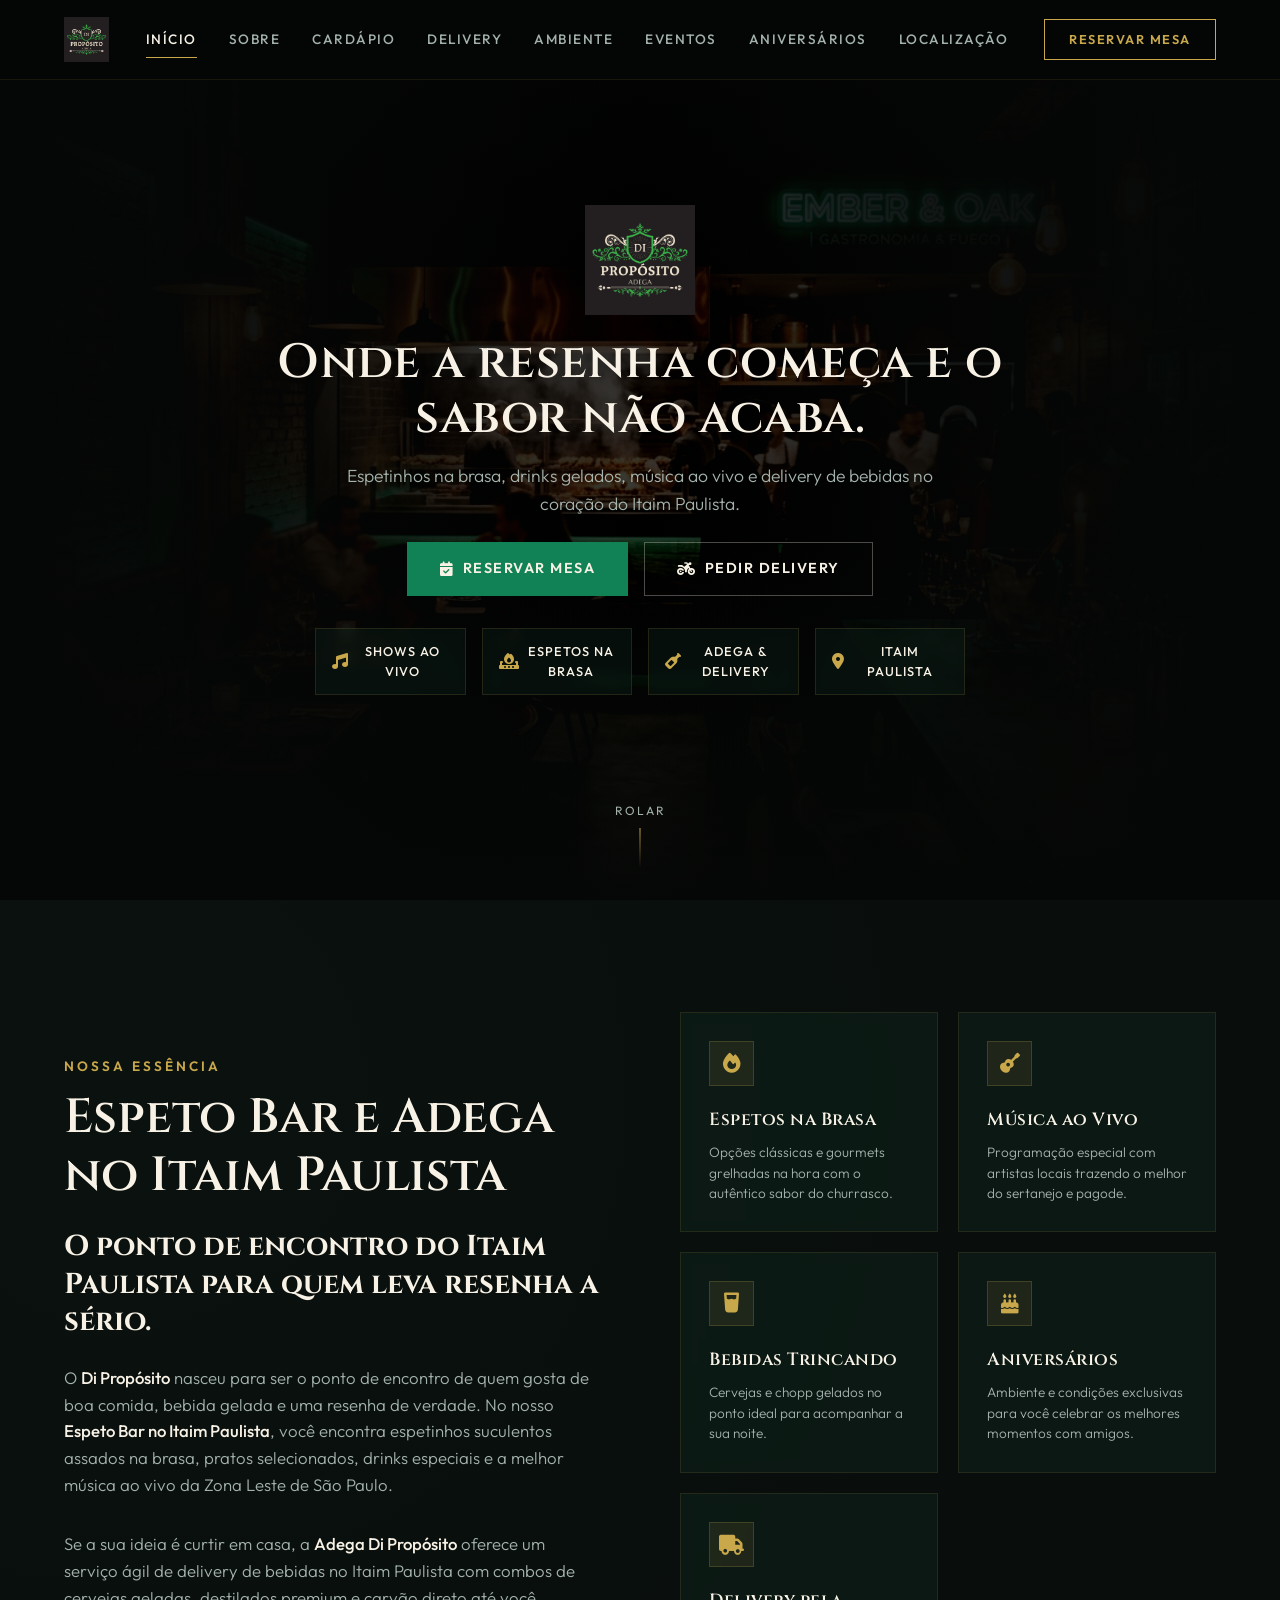
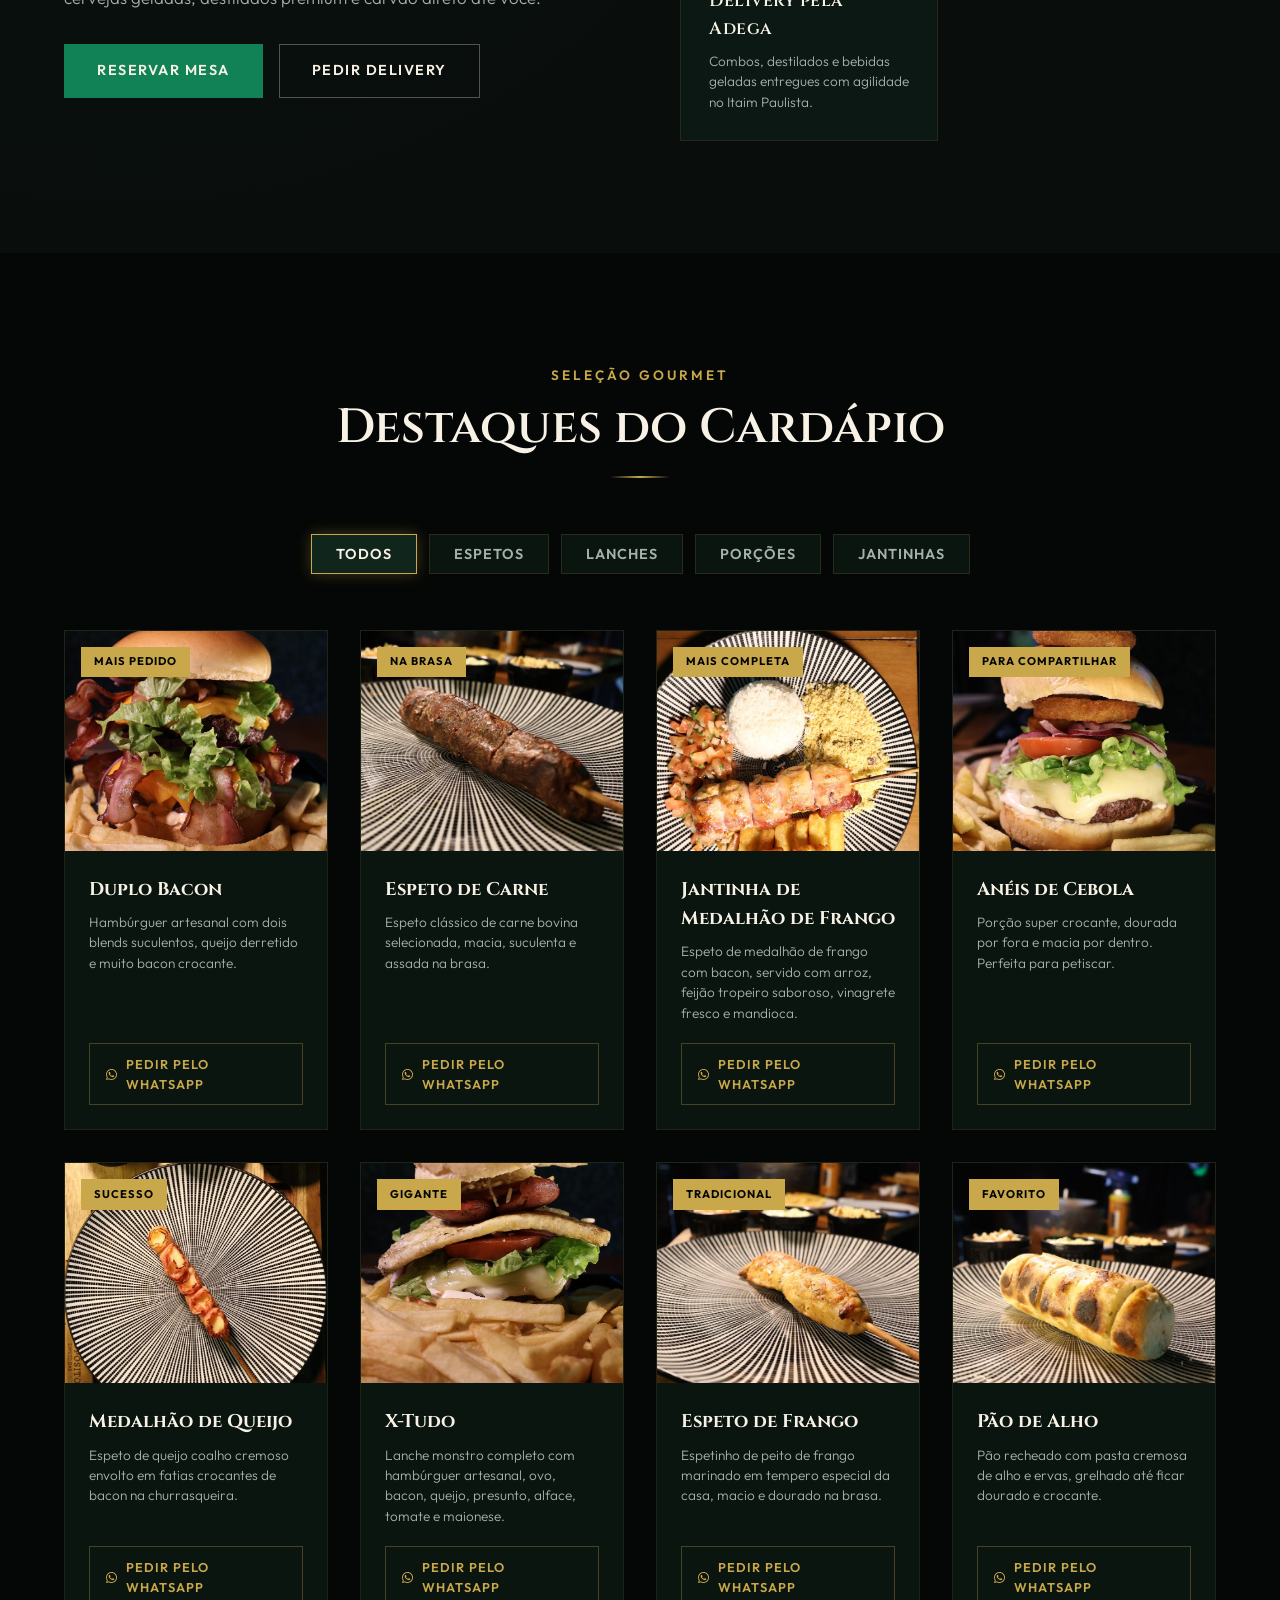
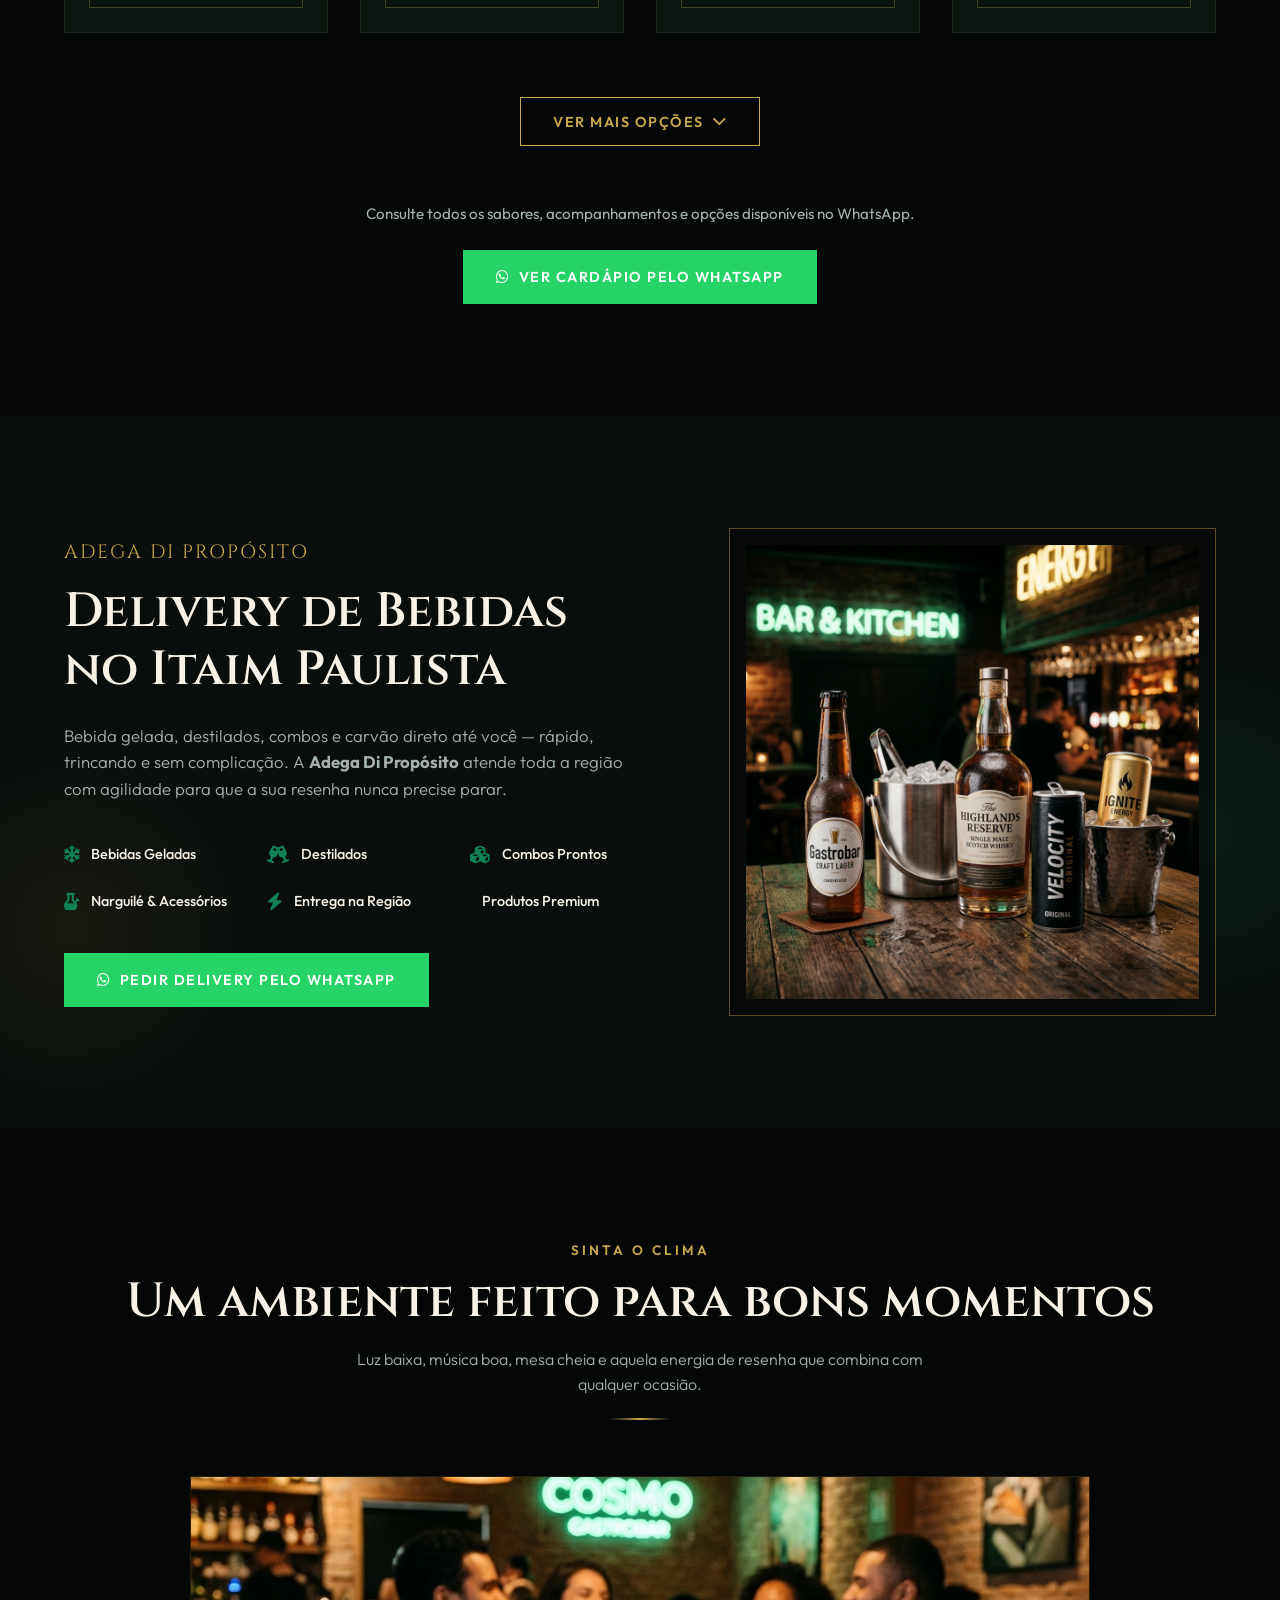
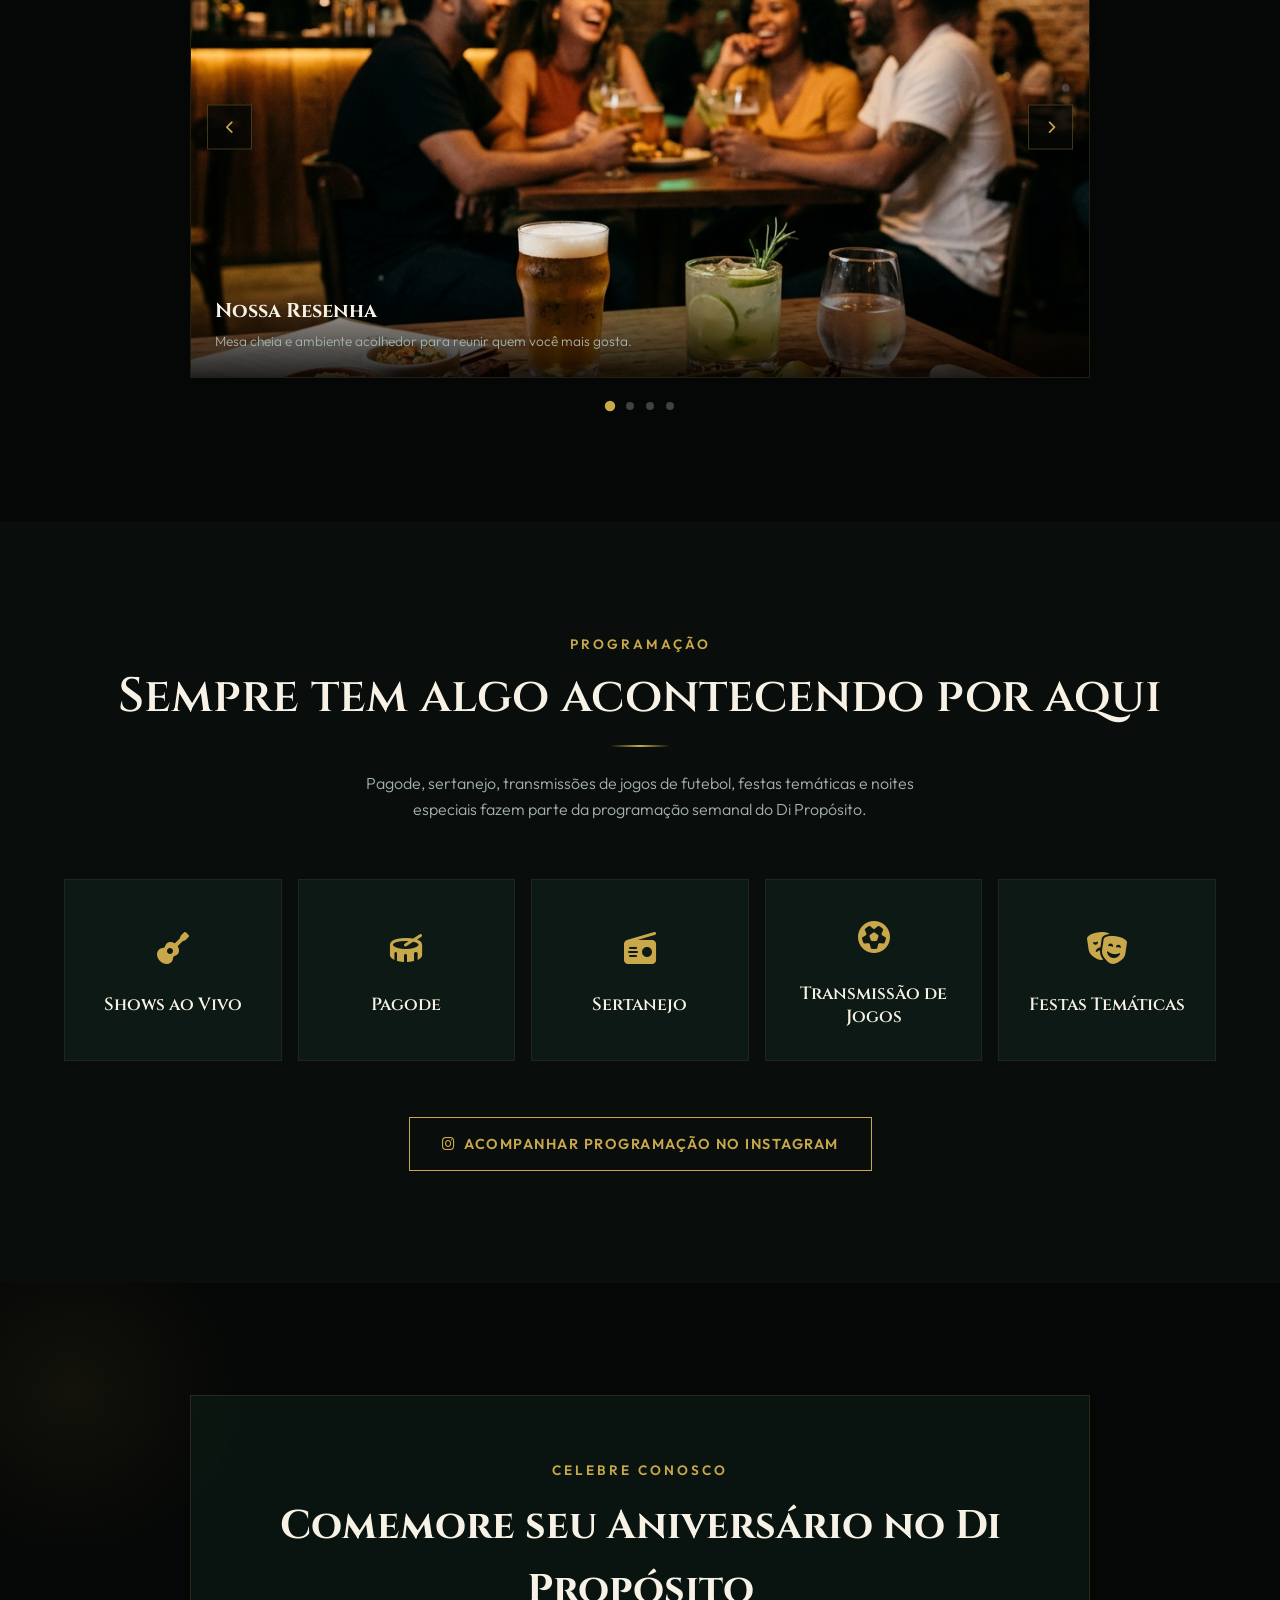
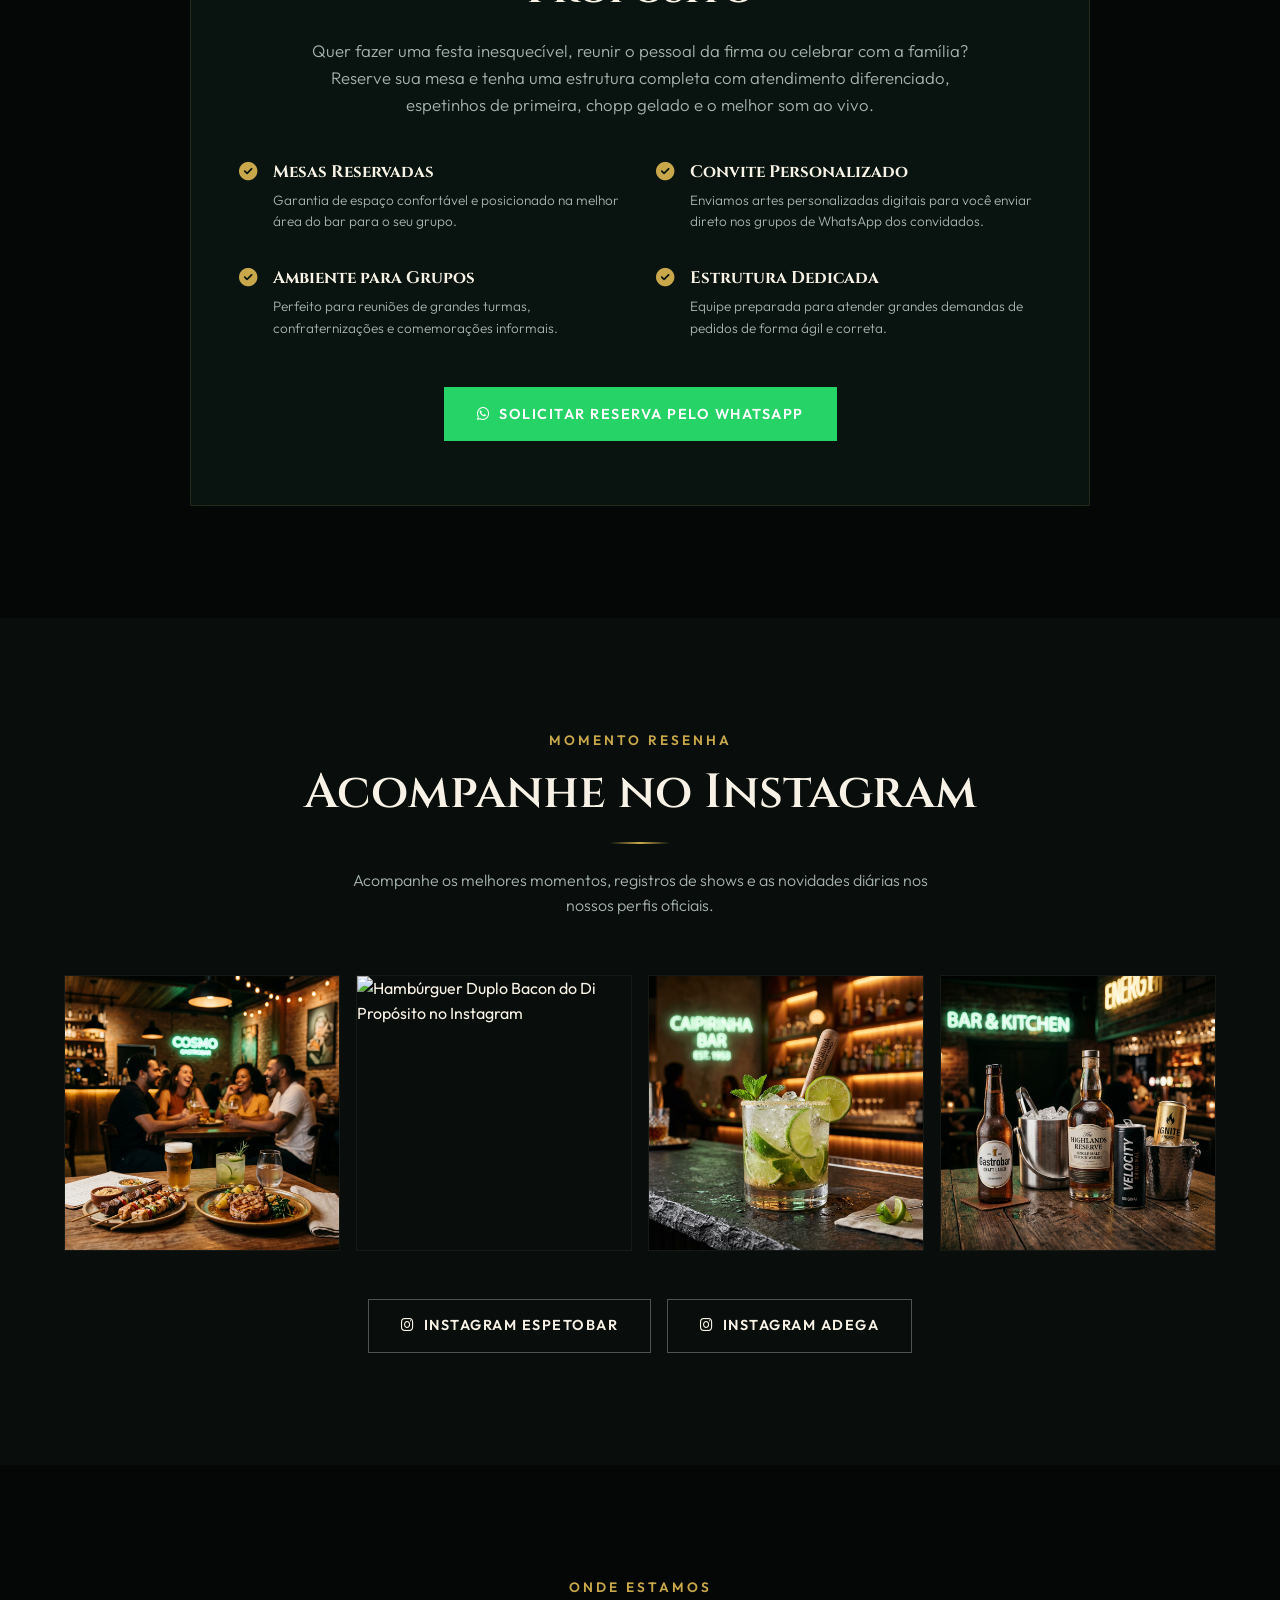
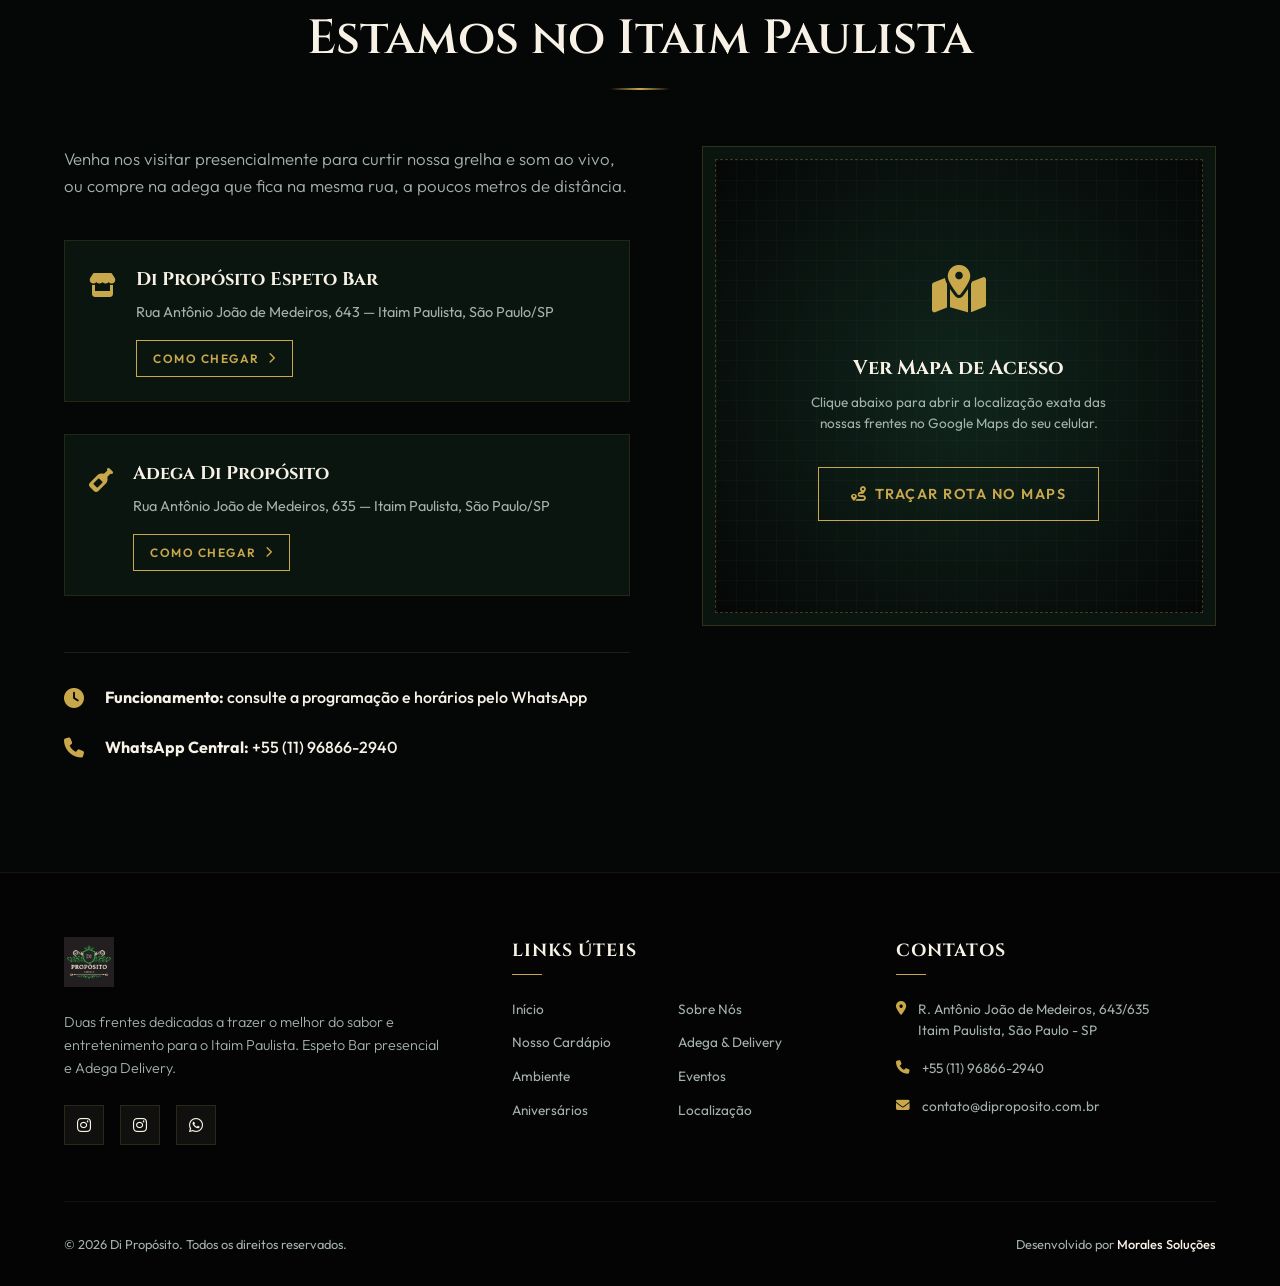
==== commit 8d1a998a: "feat: add premium lightbox modal to cardapio" ====
--- a/index.html
+++ b/index.html
@@ -785,6 +785,34 @@
     </div>
   </footer>
 
+  <!-- Lightbox Modal para o Cardápio -->
+  <div id="cardapio-lightbox" class="lightbox-modal" role="dialog" aria-modal="true" aria-hidden="true" tabindex="-1">
+    <button id="lightbox-close" class="lightbox-close-btn" aria-label="Fechar visualização da imagem">
+      <i class="fa-solid fa-xmark"></i>
+    </button>
+    
+    <button id="lightbox-prev" class="lightbox-nav-btn prev-btn" aria-label="Imagem anterior">
+      <i class="fa-solid fa-chevron-left"></i>
+    </button>
+    
+    <div class="lightbox-content">
+      <div class="lightbox-img-container">
+        <img id="lightbox-img" src="" alt="">
+      </div>
+      <div class="lightbox-info-container">
+        <h3 id="lightbox-title"></h3>
+        <p id="lightbox-desc"></p>
+        <a id="lightbox-whats-btn" href="" target="_blank" class="btn-lightbox-whats">
+          <i class="fab fa-whatsapp"></i> Pedir pelo WhatsApp
+        </a>
+      </div>
+    </div>
+    
+    <button id="lightbox-next" class="lightbox-nav-btn next-btn" aria-label="Próxima imagem">
+      <i class="fa-solid fa-chevron-right"></i>
+    </button>
+  </div>
+
   <!-- Custom JavaScript -->
   <script src="script.js"></script>
 </body>
--- a/style.css
+++ b/style.css
@@ -1862,3 +1862,279 @@
 .footer-credits a:hover {
   color: var(--accent-gold);
 }
+
+/* ==========================================================================
+   LIGHTBOX MODAL & CARDAPIO IMAGE HOVER
+   ========================================================================== */
+
+/* Efeito de hover na imagem do cardápio */
+.cardapio-img-box {
+  position: relative;
+  overflow: hidden;
+  cursor: pointer;
+}
+
+.cardapio-img-box img {
+  transition: transform 0.4s ease;
+  width: 100%;
+  height: 100%;
+  object-fit: cover;
+}
+
+.cardapio-img-box:hover img {
+  transform: scale(1.05);
+}
+
+/* Overlay sutil ao passar o mouse */
+.cardapio-img-overlay {
+  position: absolute;
+  top: 0;
+  left: 0;
+  width: 100%;
+  height: 100%;
+  background: rgba(16, 38, 29, 0.7); /* Tom verde floresta escuro translúcido */
+  display: flex;
+  flex-direction: column;
+  align-items: center;
+  justify-content: center;
+  gap: 0.5rem;
+  opacity: 0;
+  transition: opacity 0.3s ease;
+  color: var(--accent-gold);
+}
+
+.cardapio-img-box:hover .cardapio-img-overlay {
+  opacity: 1;
+}
+
+.cardapio-img-overlay i {
+  font-size: 1.5rem;
+  text-shadow: 0 2px 4px rgba(0, 0, 0, 0.5);
+}
+
+.cardapio-img-overlay span {
+  font-size: 0.85rem;
+  font-weight: 600;
+  letter-spacing: 1px;
+  text-transform: uppercase;
+  text-shadow: 0 1px 3px rgba(0, 0, 0, 0.5);
+}
+
+/* Lightbox Base */
+.lightbox-modal {
+  position: fixed;
+  top: 0;
+  left: 0;
+  width: 100%;
+  height: 100%;
+  background-color: rgba(6, 12, 9, 0.96); /* Obsidian com toque floresta */
+  z-index: 9999;
+  display: flex;
+  justify-content: center;
+  align-items: center;
+  opacity: 0;
+  pointer-events: none;
+  transition: opacity 0.3s ease;
+}
+
+.lightbox-modal.active {
+  opacity: 1;
+  pointer-events: auto;
+}
+
+/* Conteúdo do Lightbox */
+.lightbox-content {
+  background: rgba(16, 38, 29, 0.85);
+  backdrop-filter: blur(10px);
+  -webkit-backdrop-filter: blur(10px);
+  border: 1px solid rgba(197, 160, 89, 0.25);
+  border-radius: 16px;
+  max-width: 800px;
+  width: 90%;
+  display: flex;
+  flex-direction: column;
+  overflow: hidden;
+  box-shadow: 0 20px 50px rgba(0, 0, 0, 0.7);
+  transform: scale(0.92);
+  transition: transform 0.3s ease;
+}
+
+.lightbox-modal.active .lightbox-content {
+  transform: scale(1);
+}
+
+/* Imagem no Lightbox */
+.lightbox-img-container {
+  width: 100%;
+  height: 240px;
+  background: #000;
+  display: flex;
+  align-items: center;
+  justify-content: center;
+  position: relative;
+}
+
+.lightbox-img-container img {
+  width: 100%;
+  height: 100%;
+  object-fit: cover;
+}
+
+/* Detalhes de Texto no Lightbox */
+.lightbox-info-container {
+  padding: 1.8rem;
+  width: 100%;
+  display: flex;
+  flex-direction: column;
+  justify-content: center;
+  background: linear-gradient(180deg, rgba(16, 38, 29, 0) 0%, rgba(10, 24, 18, 0.9) 100%);
+}
+
+#lightbox-title {
+  font-family: var(--font-primary);
+  color: var(--accent-gold);
+  font-size: 1.6rem;
+  margin-bottom: 0.8rem;
+  letter-spacing: 0.5px;
+}
+
+#lightbox-desc {
+  color: var(--text-light);
+  opacity: 0.9;
+  margin-bottom: 1.8rem;
+  line-height: 1.6;
+  font-size: 0.95rem;
+}
+
+/* Botão do WhatsApp no Lightbox */
+.btn-lightbox-whats {
+  background: linear-gradient(135deg, var(--accent-green) 0%, #10261d 100%);
+  color: #fff;
+  border: 1px solid var(--accent-gold);
+  padding: 0.8rem 1.5rem;
+  border-radius: 30px;
+  text-align: center;
+  font-weight: 600;
+  display: inline-flex;
+  align-items: center;
+  justify-content: center;
+  gap: 0.6rem;
+  text-decoration: none;
+  transition: all 0.3s ease;
+  font-size: 0.95rem;
+  cursor: pointer;
+}
+
+.btn-lightbox-whats:hover {
+  background: var(--accent-green);
+  box-shadow: 0 0 15px rgba(46, 204, 113, 0.4);
+  transform: translateY(-2px);
+  color: #fff;
+}
+
+/* Botão de Fechar */
+.lightbox-close-btn {
+  position: absolute;
+  top: 20px;
+  right: 20px;
+  background: rgba(0, 0, 0, 0.6);
+  border: 1px solid rgba(255, 255, 255, 0.2);
+  color: #fff;
+  width: 45px;
+  height: 45px;
+  border-radius: 50%;
+  display: flex;
+  align-items: center;
+  justify-content: center;
+  cursor: pointer;
+  font-size: 1.3rem;
+  transition: all 0.3s ease;
+  z-index: 10001;
+}
+
+.lightbox-close-btn:hover {
+  background: rgba(197, 160, 89, 0.2);
+  border-color: var(--accent-gold);
+  color: var(--accent-gold);
+}
+
+/* Botões de Navegação */
+.lightbox-nav-btn {
+  position: absolute;
+  top: 50%;
+  transform: translateY(-50%);
+  background: rgba(16, 38, 29, 0.7);
+  border: 1px solid rgba(197, 160, 89, 0.3);
+  color: #fff;
+  width: 50px;
+  height: 50px;
+  border-radius: 50%;
+  display: flex;
+  align-items: center;
+  justify-content: center;
+  cursor: pointer;
+  font-size: 1.2rem;
+  transition: all 0.3s ease;
+  z-index: 10000;
+}
+
+.lightbox-nav-btn:hover {
+  background: rgba(197, 160, 89, 0.25);
+  border-color: var(--accent-gold);
+  color: var(--accent-gold);
+}
+
+.prev-btn {
+  left: 20px;
+}
+
+.next-btn {
+  right: 20px;
+}
+
+/* Media Queries Responsivas */
+@media (min-width: 768px) {
+  .lightbox-content {
+    flex-direction: row;
+    max-height: 90vh;
+  }
+  
+  .lightbox-img-container {
+    width: 50%;
+    height: auto;
+    min-height: 400px;
+  }
+  
+  .lightbox-info-container {
+    width: 50%;
+    padding: 2.5rem;
+  }
+  
+  #lightbox-title {
+    font-size: 1.9rem;
+  }
+}
+
+/* Mobile First Navigation: reposicionar setas para a parte inferior central */
+@media (max-width: 991px) {
+  .lightbox-nav-btn {
+    position: fixed;
+    top: auto;
+    bottom: 25px;
+    transform: none;
+    background: rgba(10, 24, 18, 0.9);
+    border-color: rgba(197, 160, 89, 0.4);
+  }
+  
+  .prev-btn {
+    left: calc(50% - 65px);
+  }
+  
+  .next-btn {
+    right: calc(50% - 65px);
+  }
+  
+  .lightbox-content {
+    margin-bottom: 70px; /* Espaço para as setas inferiores */
+  }
+}
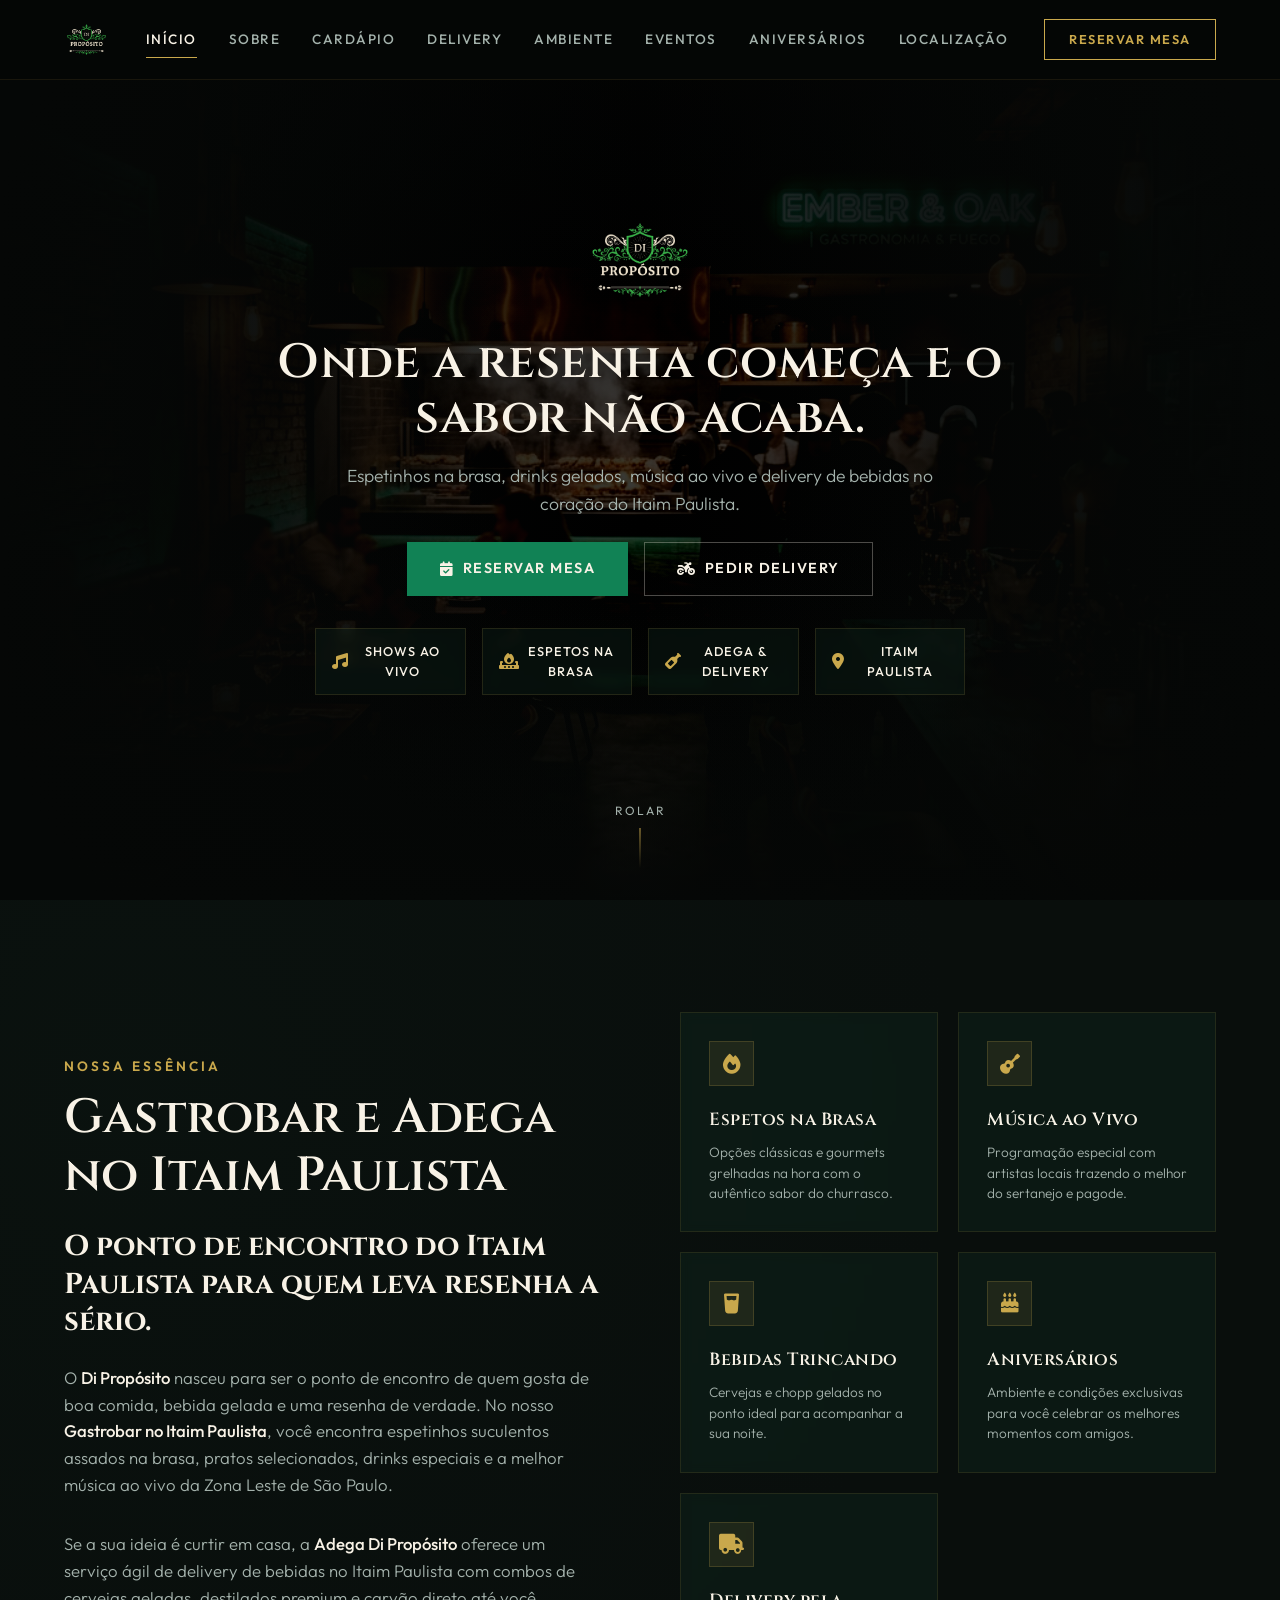
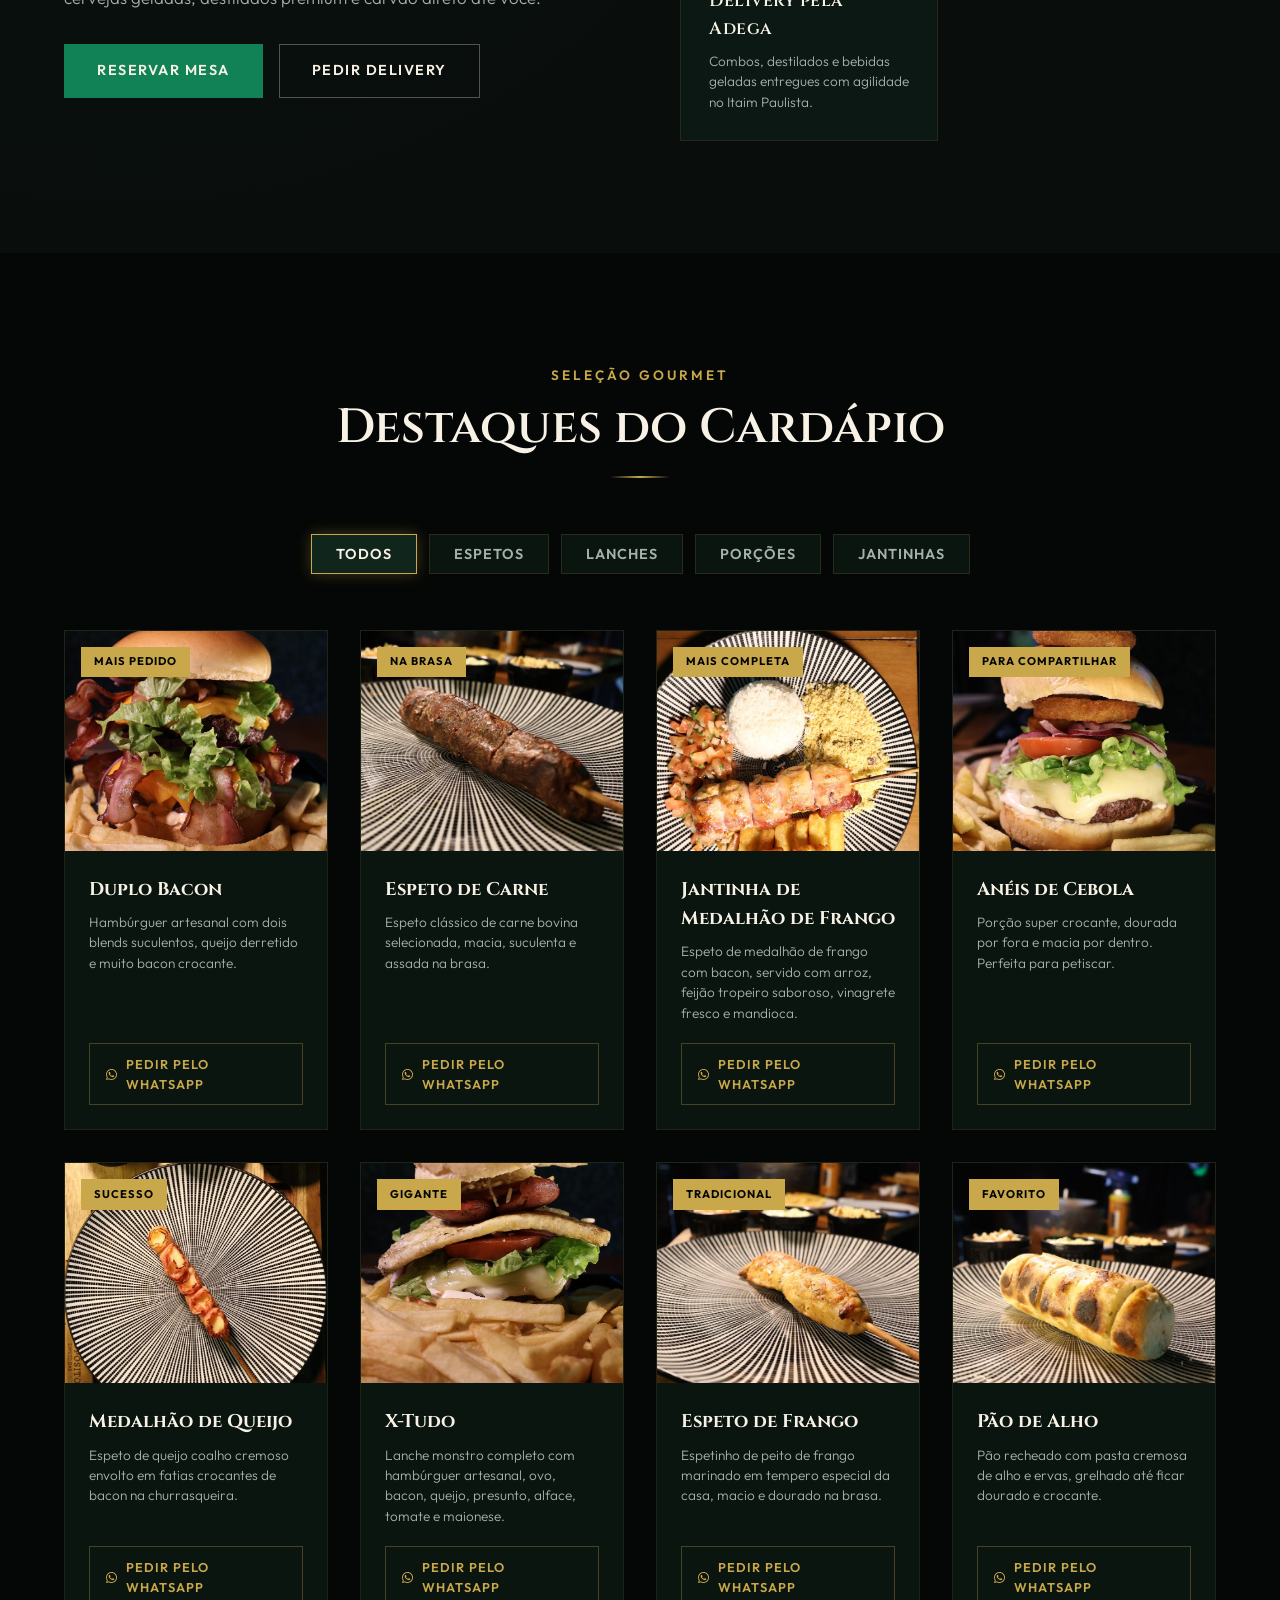
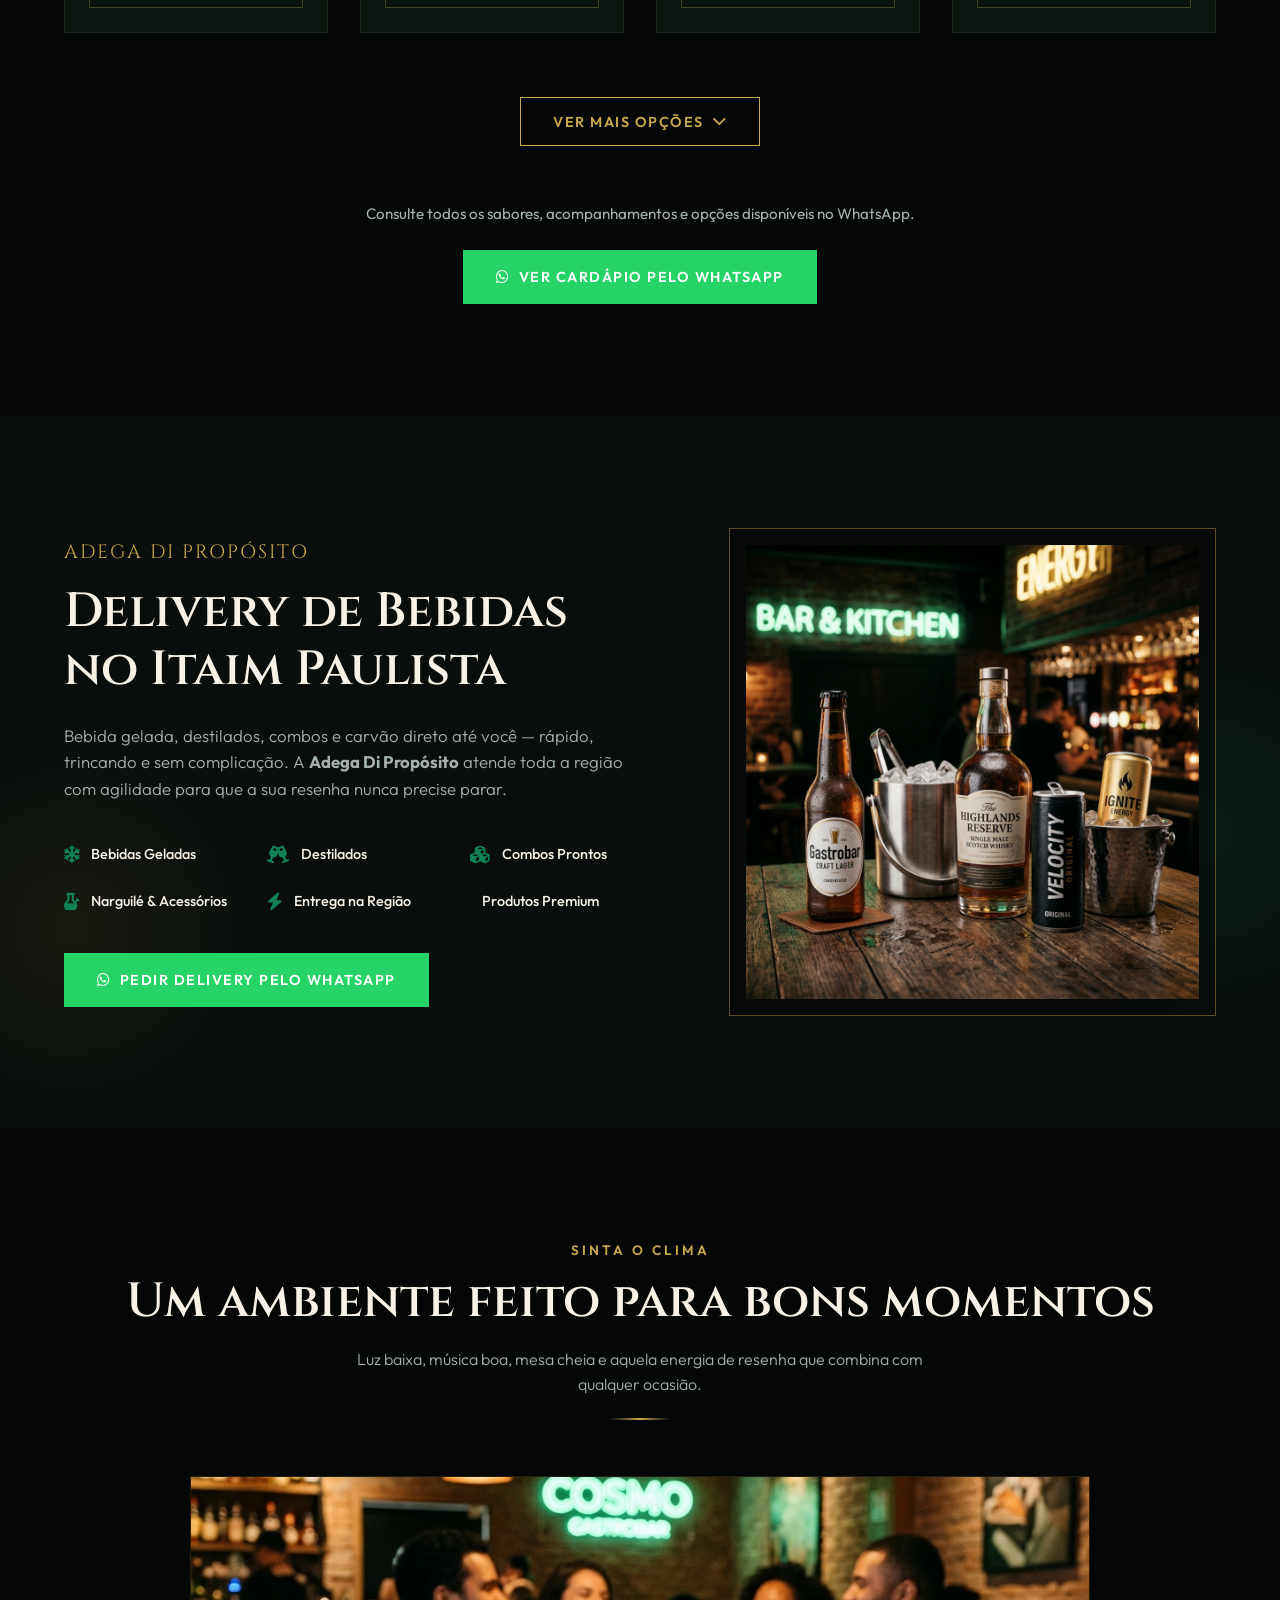
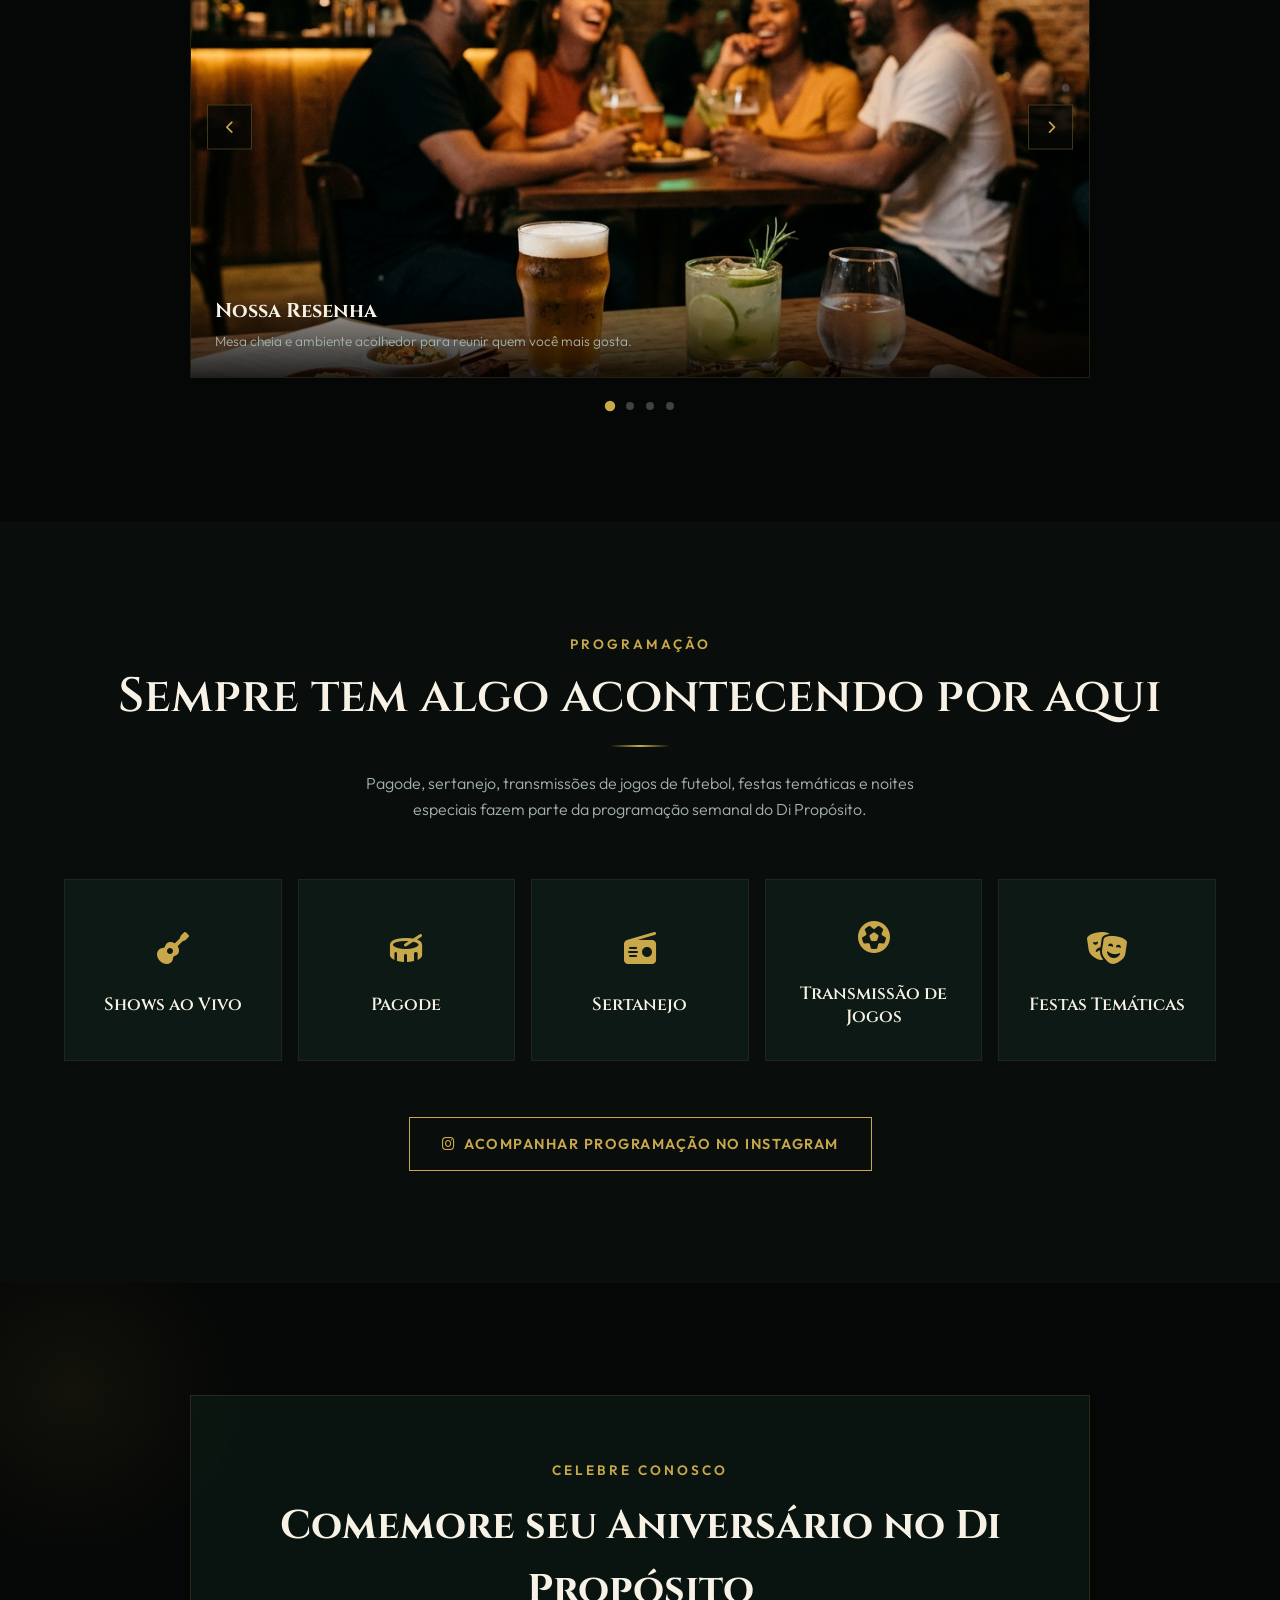
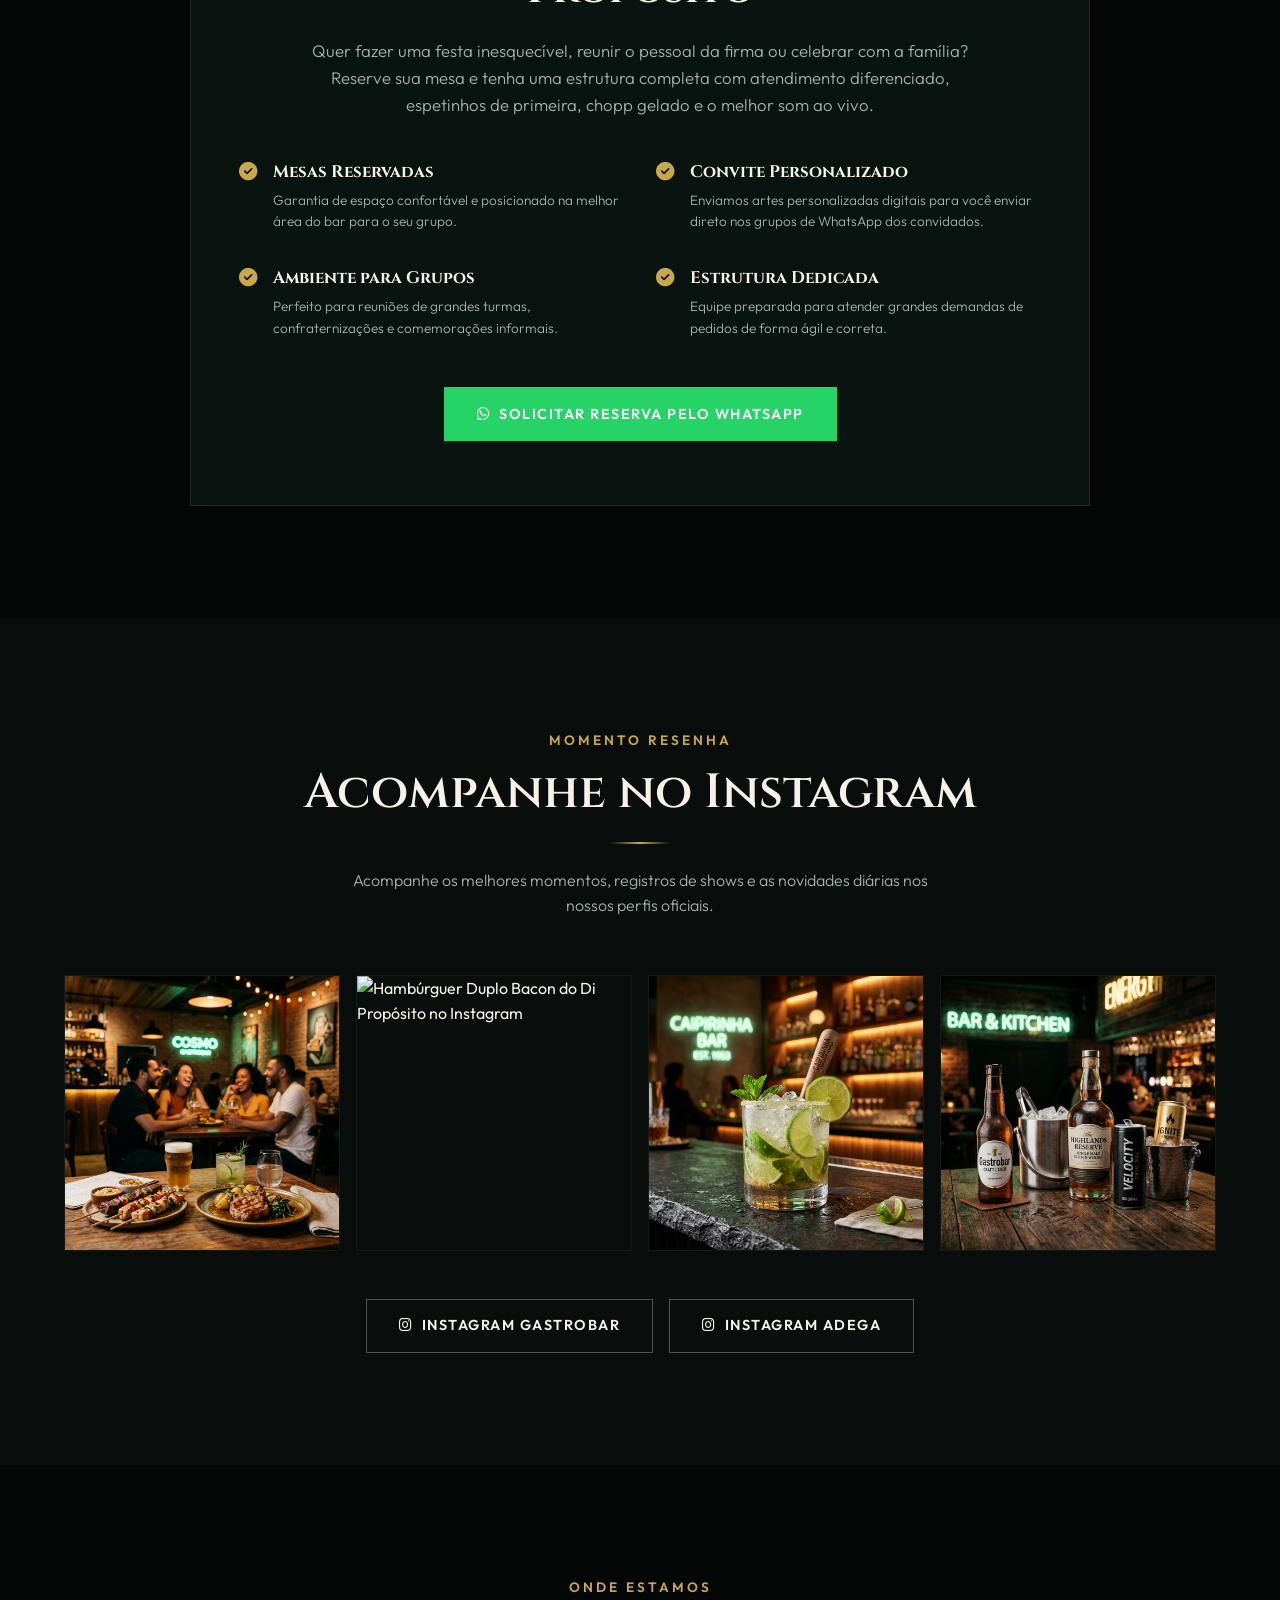
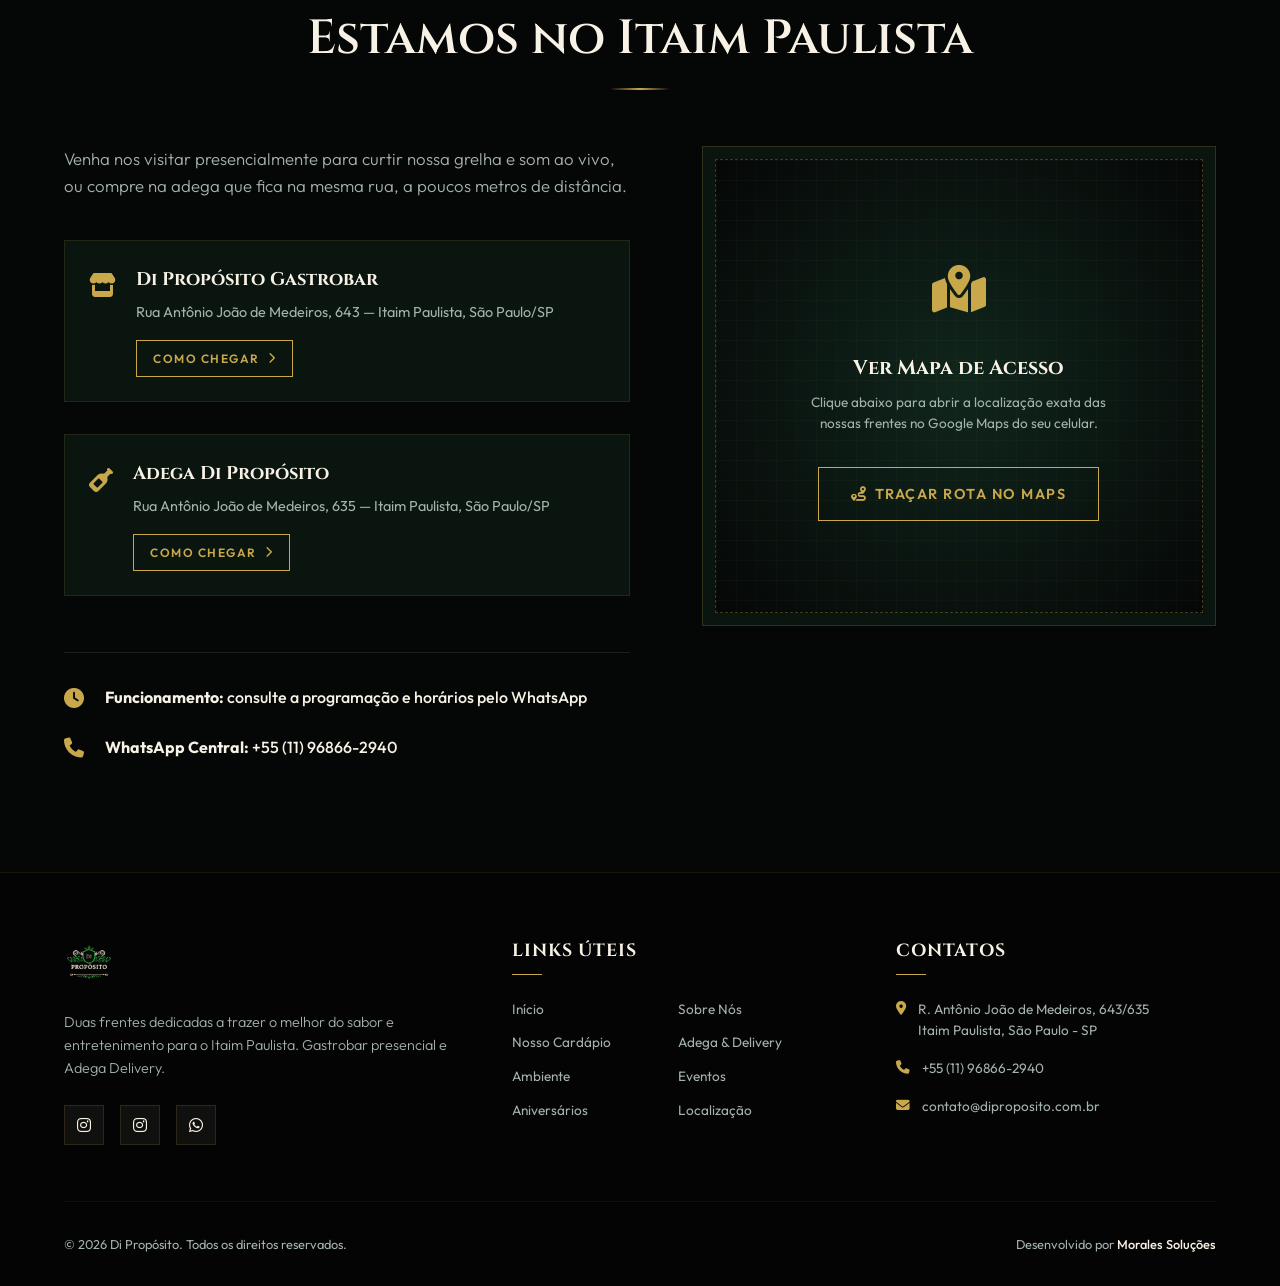
==== commit f93e7678: "feat: atualiza logo e rebranding de Espeto Bar para Gastrobar - Substitui logo (nova versao sem "ADE" ====
--- a/index.html
+++ b/index.html
@@ -3,18 +3,18 @@
 <head>
   <meta charset="UTF-8">
   <meta name="viewport" content="width=device-width, initial-scale=1.0">
-  <meta name="description" content="Di Propósito Espeto Bar e Adega no Itaim Paulista, São Paulo. Espetinhos na brasa, música ao vivo, drinks e delivery de bebidas. Reserve sua mesa pelo WhatsApp.">
-  <meta name="keywords" content="Di Propósito, Espeto Bar, Adega Di Propósito, Itaim Paulista, Espetinho, Música ao vivo, Delivery de Bebidas, São Paulo, Gastrobar, Reservas, Zona Leste SP">
+  <meta name="description" content="Di Propósito Gastrobar e Adega no Itaim Paulista, São Paulo. Espetinhos na brasa, música ao vivo, drinks e delivery de bebidas. Reserve sua mesa pelo WhatsApp.">
+  <meta name="keywords" content="Di Propósito, Gastrobar, Adega Di Propósito, Itaim Paulista, Espetinho, Música ao vivo, Delivery de Bebidas, São Paulo, Reservas, Zona Leste SP">
   <meta name="author" content="Morales Soluções">
   
   <!-- Open Graph / Facebook -->
   <meta property="og:type" content="website">
   <meta property="og:url" content="https://diproposito.com.br/">
-  <meta property="og:title" content="Di Propósito | Espeto Bar e Adega no Itaim Paulista">
-  <meta property="og:description" content="Di Propósito Espeto Bar e Adega no Itaim Paulista, São Paulo. Espetinhos na brasa, música ao vivo, drinks e delivery de bebidas. Reserve sua mesa pelo WhatsApp.">
+  <meta property="og:title" content="Di Propósito | Gastrobar e Adega no Itaim Paulista">
+  <meta property="og:description" content="Di Propósito Gastrobar e Adega no Itaim Paulista, São Paulo. Espetinhos na brasa, música ao vivo, drinks e delivery de bebidas. Reserve sua mesa pelo WhatsApp.">
   <meta property="og:image" content="img/hero-bg.png">
 
-  <title>Di Propósito | Espeto Bar e Adega no Itaim Paulista</title>
+  <title>Di Propósito | Gastrobar e Adega no Itaim Paulista</title>
   
   <!-- Google Fonts -->
   <link rel="preconnect" href="https://fonts.googleapis.com">
@@ -27,17 +27,17 @@
   <!-- Custom CSS -->
   <link rel="stylesheet" href="style.css">
 
-  <!-- Schema JSON-LD para SEO Local (Frentes: Espeto Bar e Adega) -->
+  <!-- Schema JSON-LD para SEO Local (Frentes: Gastrobar e Adega) -->
   <script type="application/ld+json">
   {
     "@context": "https://schema.org",
     "@graph": [
       {
         "@type": "BarOrPub",
-        "@id": "https://diproposito.com.br/#espetobar",
-        "name": "Di Propósito Espeto Bar",
+        "@id": "https://diproposito.com.br/#gastrobar",
+        "name": "Di Propósito Gastrobar",
         "image": "https://diproposito.com.br/img/logo.png",
-        "url": "https://diproposito.com.br/#espetobar",
+        "url": "https://diproposito.com.br/#gastrobar",
         "telephone": "+55-11-96866-2940",
         "address": {
           "@type": "PostalAddress",
@@ -48,7 +48,7 @@
           "addressCountry": "BR"
         },
         "sameAs": [
-          "https://instagram.com/diproposito.espetobar"
+          "https://instagram.com/diproposito.gastrobar"
         ]
       },
       {
@@ -97,7 +97,7 @@
       </nav>
       
       <div class="header-cta">
-        <a href="https://wa.me/5511968662940?text=Olá!%20Gostaria%20de%20fazer%20uma%20reserva%20de%20mesa%20no%20Di%20Propósito%20Espeto%20Bar." 
+        <a href="https://wa.me/5511968662940?text=Olá!%20Gostaria%20de%20fazer%20uma%20reserva%20de%20mesa%20no%20Di%20Propósito%20Gastrobar." 
            target="_blank" 
            class="btn btn-gold" 
            id="header-btn-reserva">
@@ -124,7 +124,7 @@
     <a href="#eventos" class="nav-link">Eventos</a>
     <a href="#aniversarios" class="nav-link">Aniversários</a>
     <a href="#contato" class="nav-link">Localização</a>
-    <a href="https://wa.me/5511968662940?text=Olá!%20Gostaria%20de%20fazer%20uma%20reserva%20de%20mesa%20no%20Di%20Propósito%20Espeto%20Bar." 
+    <a href="https://wa.me/5511968662940?text=Olá!%20Gostaria%20de%20fazer%20uma%20reserva%20de%20mesa%20no%20Di%20Propósito%20Gastrobar." 
        target="_blank" 
        class="btn btn-whatsapp" 
        id="mobile-btn-reserva">
@@ -140,7 +140,7 @@
     <div class="hero-background">
       <!-- Imagem de fundo atmosférica com respiro e foco no centro -->
       <!-- PENDENTE: Substituir por foto real da fachada ou ambiente do bar quando fornecida pelo cliente -->
-      <img src="img/hero-bg.png" alt="Ambiente do Espeto Bar Di Propósito">
+      <img src="img/hero-bg.png" alt="Ambiente do Gastrobar Di Propósito">
     </div>
     
     <div class="hero-content">
@@ -155,7 +155,7 @@
       </p>
       
       <div class="hero-buttons reveal delay-3">
-        <a href="https://wa.me/5511968662940?text=Olá!%20Gostaria%20de%20fazer%20uma%20reserva%20de%20mesa%20no%20Di%20Propósito%20Espeto%20Bar." 
+        <a href="https://wa.me/5511968662940?text=Olá!%20Gostaria%20de%20fazer%20uma%20reserva%20de%20mesa%20no%20Di%20Propósito%20Gastrobar." 
            target="_blank" 
            class="btn btn-primary" 
            id="hero-btn-reserva">
@@ -202,17 +202,17 @@
         
         <div class="sobre-content reveal">
           <span class="section-subtitle">Nossa Essência</span>
-          <h2 class="section-title" style="text-align: left; margin-bottom: 1.5rem;">Espeto Bar e Adega no Itaim Paulista</h2>
+          <h2 class="section-title" style="text-align: left; margin-bottom: 1.5rem;">Gastrobar e Adega no Itaim Paulista</h2>
           <h3 class="sobre-intro-title">O ponto de encontro do Itaim Paulista para quem leva resenha a sério.</h3>
           <p class="sobre-text">
-            O <strong>Di Propósito</strong> nasceu para ser o ponto de encontro de quem gosta de boa comida, bebida gelada e uma resenha de verdade. No nosso <strong>Espeto Bar no Itaim Paulista</strong>, você encontra espetinhos suculentos assados na brasa, pratos selecionados, drinks especiais e a melhor música ao vivo da Zona Leste de São Paulo.
+            O <strong>Di Propósito</strong> nasceu para ser o ponto de encontro de quem gosta de boa comida, bebida gelada e uma resenha de verdade. No nosso <strong>Gastrobar no Itaim Paulista</strong>, você encontra espetinhos suculentos assados na brasa, pratos selecionados, drinks especiais e a melhor música ao vivo da Zona Leste de São Paulo.
           </p>
           <p class="sobre-text">
             Se a sua ideia é curtir em casa, a <strong>Adega Di Propósito</strong> oferece um serviço ágil de delivery de bebidas no Itaim Paulista com combos de cervejas geladas, destilados premium e carvão direto até você.
           </p>
           
           <div class="sobre-cta-box">
-            <a href="https://wa.me/5511968662940?text=Olá!%20Gostaria%20de%20fazer%20uma%20reserva%20de%20mesa%20no%20Di%20Propósito%20Espeto%20Bar." 
+            <a href="https://wa.me/5511968662940?text=Olá!%20Gostaria%20de%20fazer%20uma%20reserva%20de%20mesa%20no%20Di%20Propósito%20Gastrobar." 
                target="_blank" 
                class="btn btn-primary" 
                id="sobre-btn-reserva">
@@ -390,7 +390,7 @@
           
           <div class="slide">
             <!-- PENDENTE: Substituir por foto real de clientes/ambiente no bar do cliente -->
-            <img src="img/ambiente.png" alt="Amigos no Espeto Bar Di Propósito">
+            <img src="img/ambiente.png" alt="Amigos no Gastrobar Di Propósito">
             <div class="slide-caption">
               <h4>Nossa Resenha</h4>
               <p>Mesa cheia e ambiente acolhedor para reunir quem você mais gosta.</p>
@@ -495,7 +495,7 @@
       </div>
       
       <div class="eventos-cta reveal">
-        <a href="https://instagram.com/diproposito.espetobar" 
+        <a href="https://instagram.com/diproposito.gastrobar" 
            target="_blank" 
            class="btn btn-gold" 
            id="eventos-btn-insta">
@@ -575,7 +575,7 @@
       
       <div class="insta-grid reveal delay-1">
         
-        <a href="https://instagram.com/diproposito.espetobar" target="_blank" rel="noopener noreferrer" class="insta-item">
+        <a href="https://instagram.com/diproposito.gastrobar" target="_blank" rel="noopener noreferrer" class="insta-item">
           <!-- PENDENTE: Substituir por foto real do ambiente do bar do cliente -->
           <img src="img/ambiente.png" alt="Feed Di Propósito 1">
           <div class="insta-overlay">
@@ -584,7 +584,7 @@
           </div>
         </a>
         
-        <a href="https://instagram.com/diproposito.espetobar" target="_blank" rel="noopener noreferrer" class="insta-item">
+        <a href="https://instagram.com/diproposito.gastrobar" target="_blank" rel="noopener noreferrer" class="insta-item">
           <!-- FOTO REAL DO CLIENTE: Hambúrguer Duplo Bacon -->
           <img src="img/Food/duplo-bacon-2.jpg" alt="Hambúrguer Duplo Bacon do Di Propósito no Instagram" loading="lazy">
           <div class="insta-overlay">
@@ -614,11 +614,11 @@
       </div>
       
       <div class="insta-cta-buttons reveal">
-        <a href="https://instagram.com/diproposito.espetobar" 
+        <a href="https://instagram.com/diproposito.gastrobar" 
            target="_blank" 
            class="btn btn-secondary" 
            id="insta-btn-espeto">
-          <i class="fab fa-instagram"></i> Instagram Espetobar
+          <i class="fab fa-instagram"></i> Instagram Gastrobar
         </a>
         <a href="https://instagram.com/adegadiproposito" 
            target="_blank" 
@@ -652,7 +652,7 @@
                 <i class="fa-solid fa-store"></i>
               </div>
               <div class="endereco-details">
-                <h4>Di Propósito Espeto Bar</h4>
+                <h4>Di Propósito Gastrobar</h4>
                 <p>Rua Antônio João de Medeiros, 643 — Itaim Paulista, São Paulo/SP</p>
                 <a href="https://maps.google.com/?q=Rua+Antônio+João+de+Medeiros,+643+Itaim+Paulista+São+Paulo" 
                    target="_blank" 
@@ -726,10 +726,10 @@
             <img src="img/logo.png" alt="Logomarca Di Propósito">
           </div>
           <p class="footer-brand-desc">
-            Duas frentes dedicadas a trazer o melhor do sabor e entretenimento para o Itaim Paulista. Espeto Bar presencial e Adega Delivery.
+            Duas frentes dedicadas a trazer o melhor do sabor e entretenimento para o Itaim Paulista. Gastrobar presencial e Adega Delivery.
           </p>
           <div class="footer-socials">
-            <a href="https://instagram.com/diproposito.espetobar" target="_blank" class="social-icon" aria-label="Instagram Espeto Bar">
+            <a href="https://instagram.com/diproposito.gastrobar" target="_blank" class="social-icon" aria-label="Instagram Gastrobar">
               <i class="fab fa-instagram"></i>
             </a>
             <a href="https://instagram.com/adegadiproposito" target="_blank" class="social-icon" aria-label="Instagram Adega">
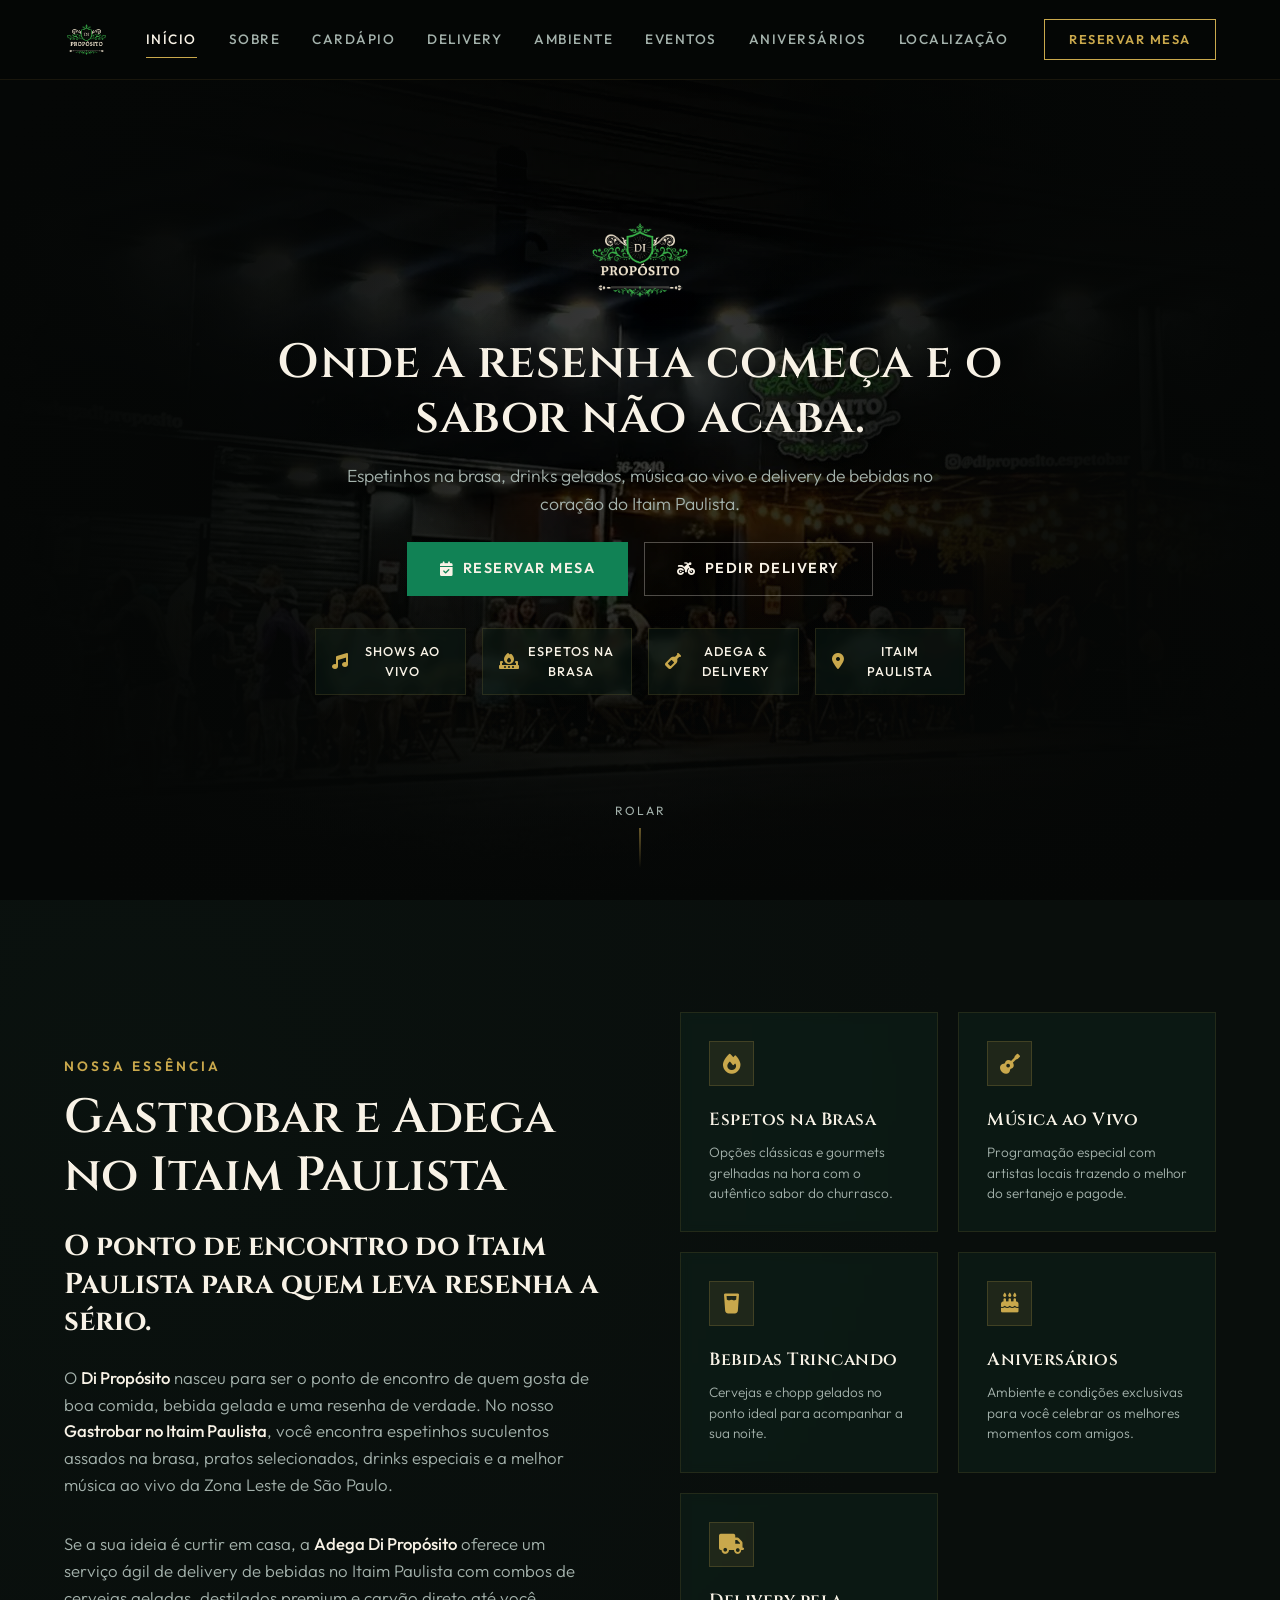
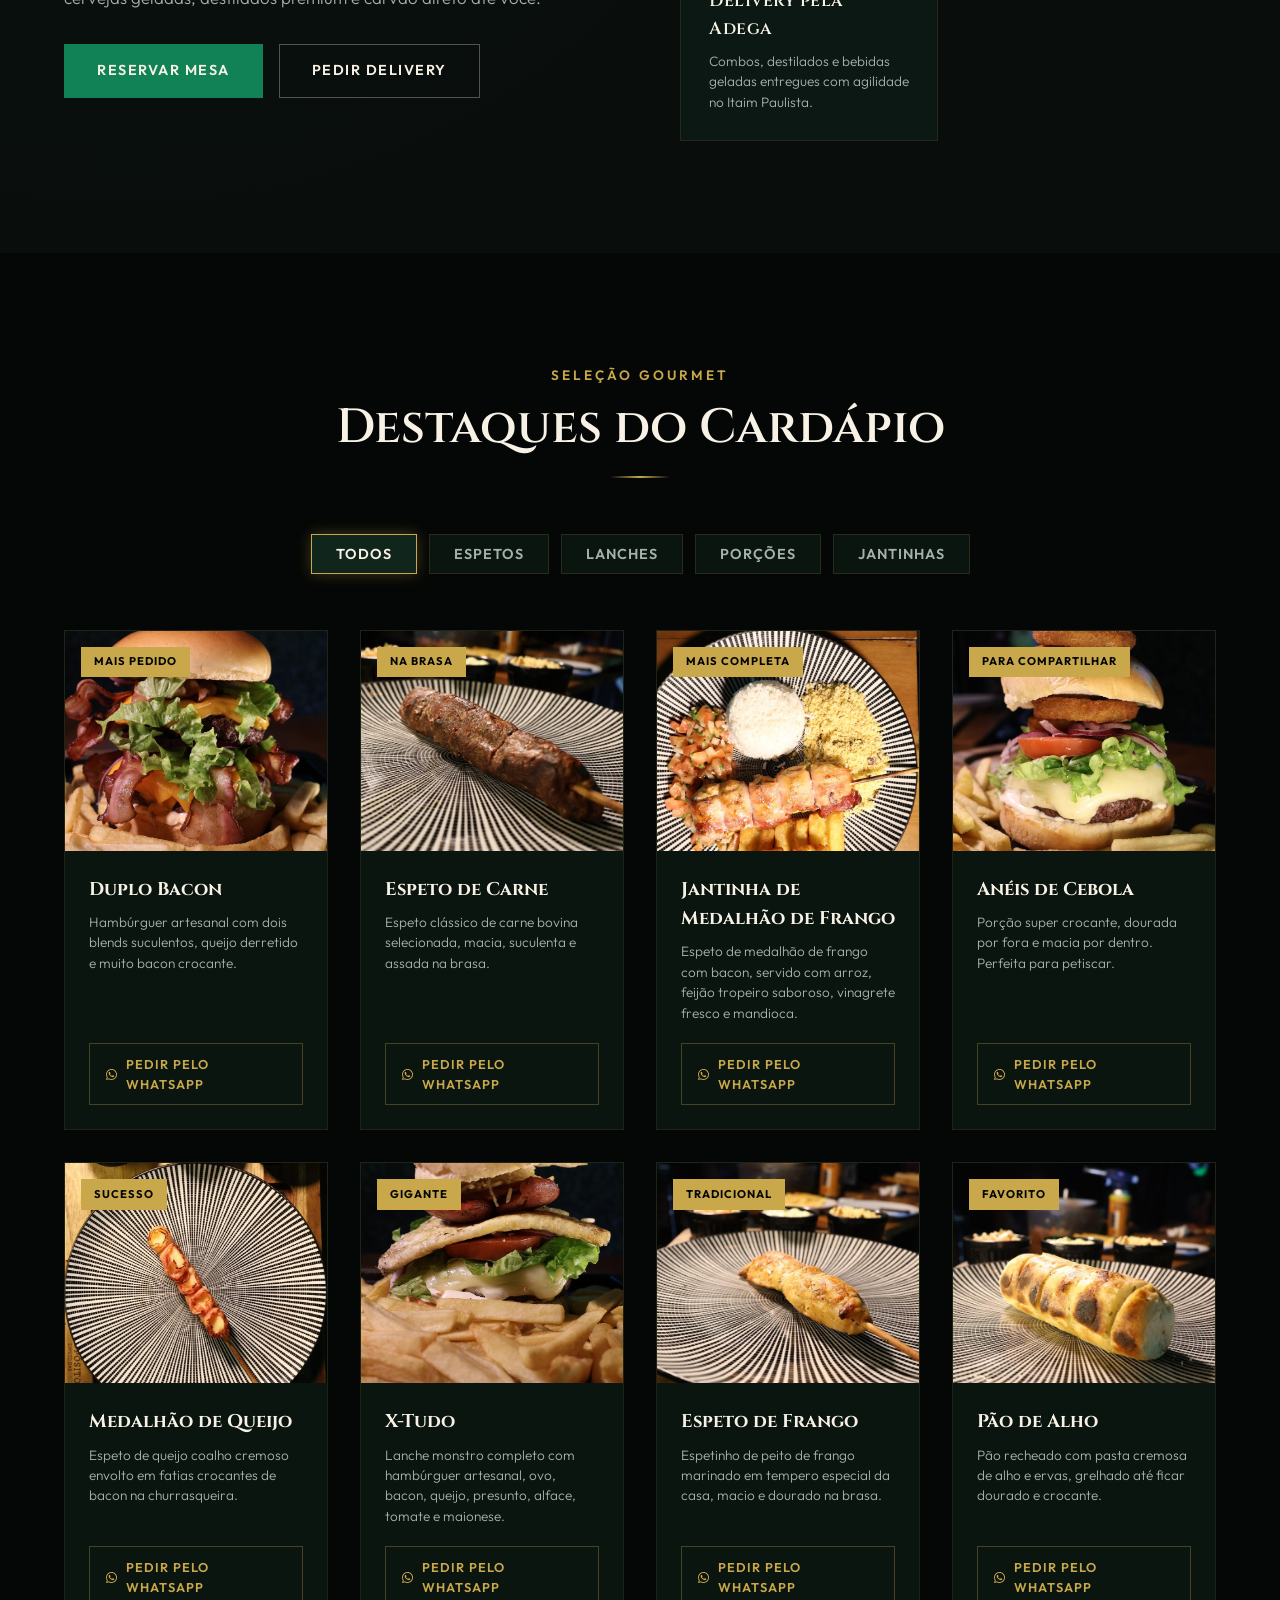
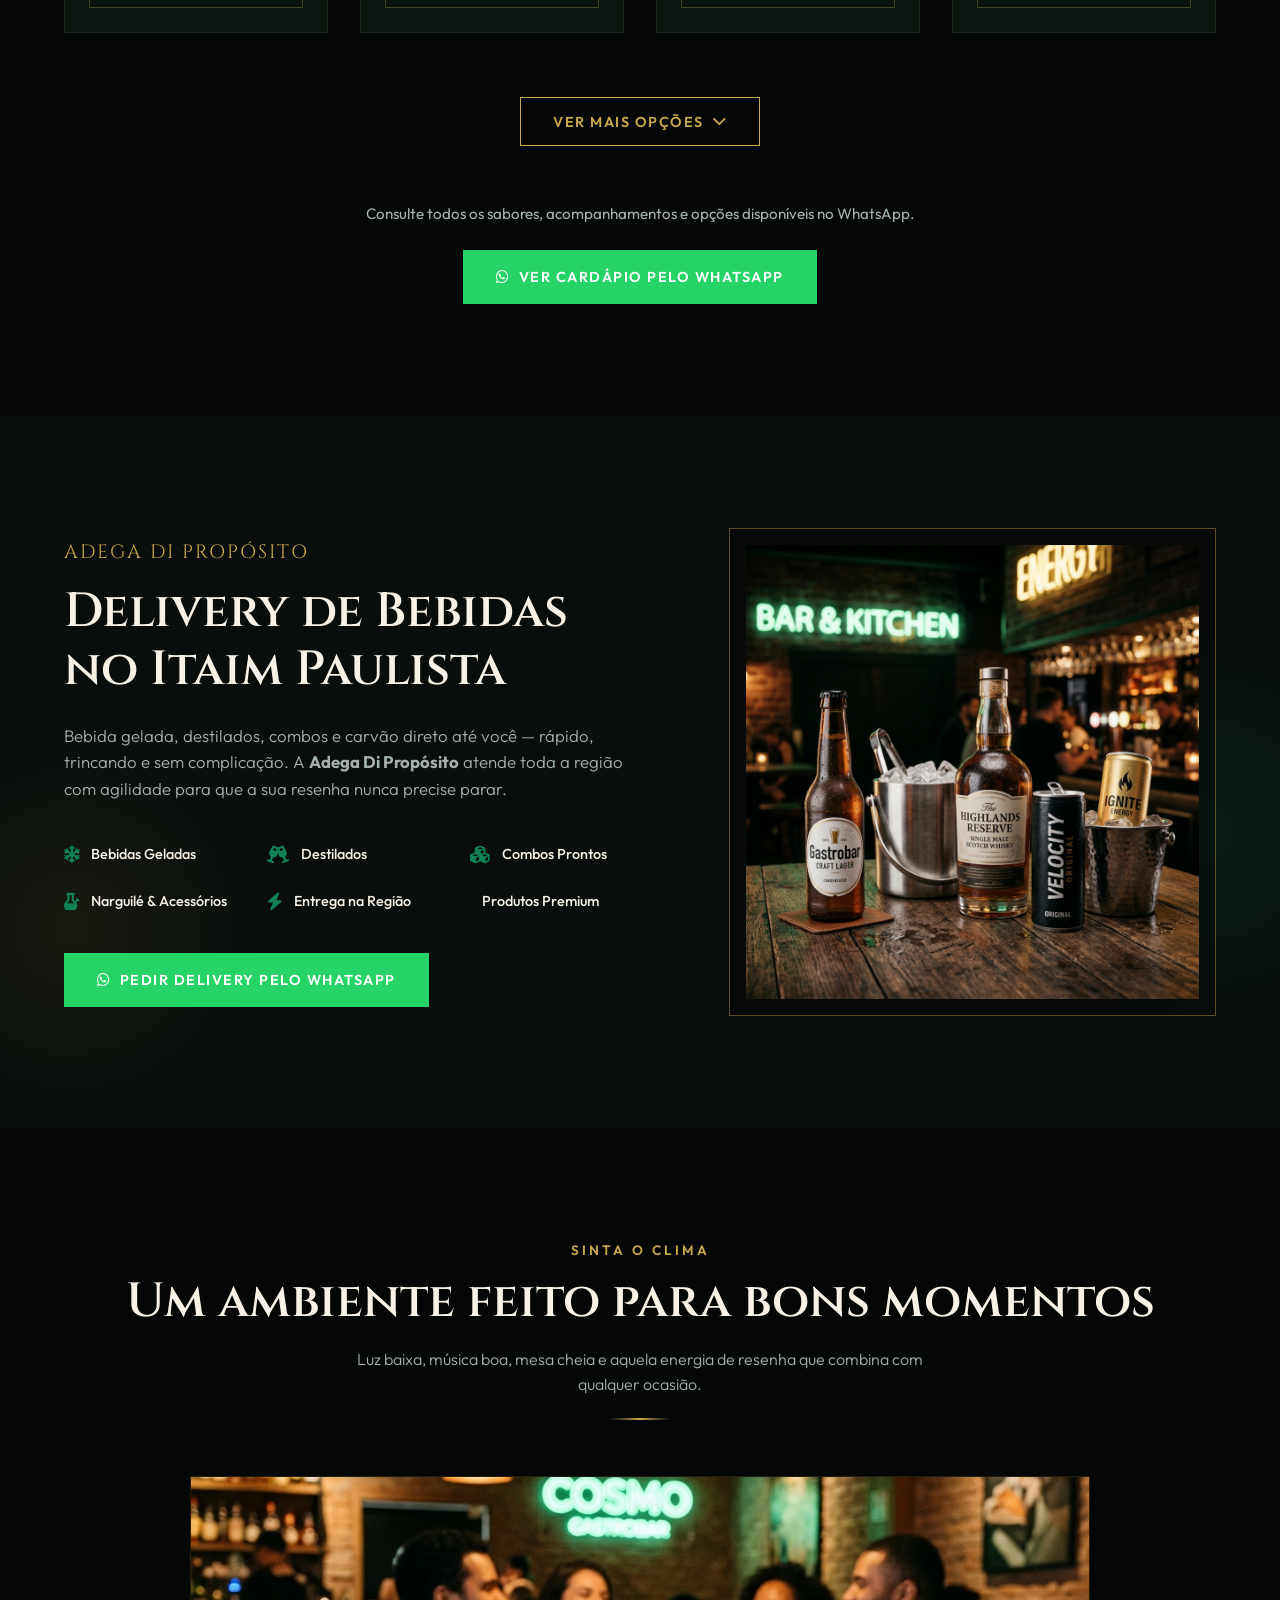
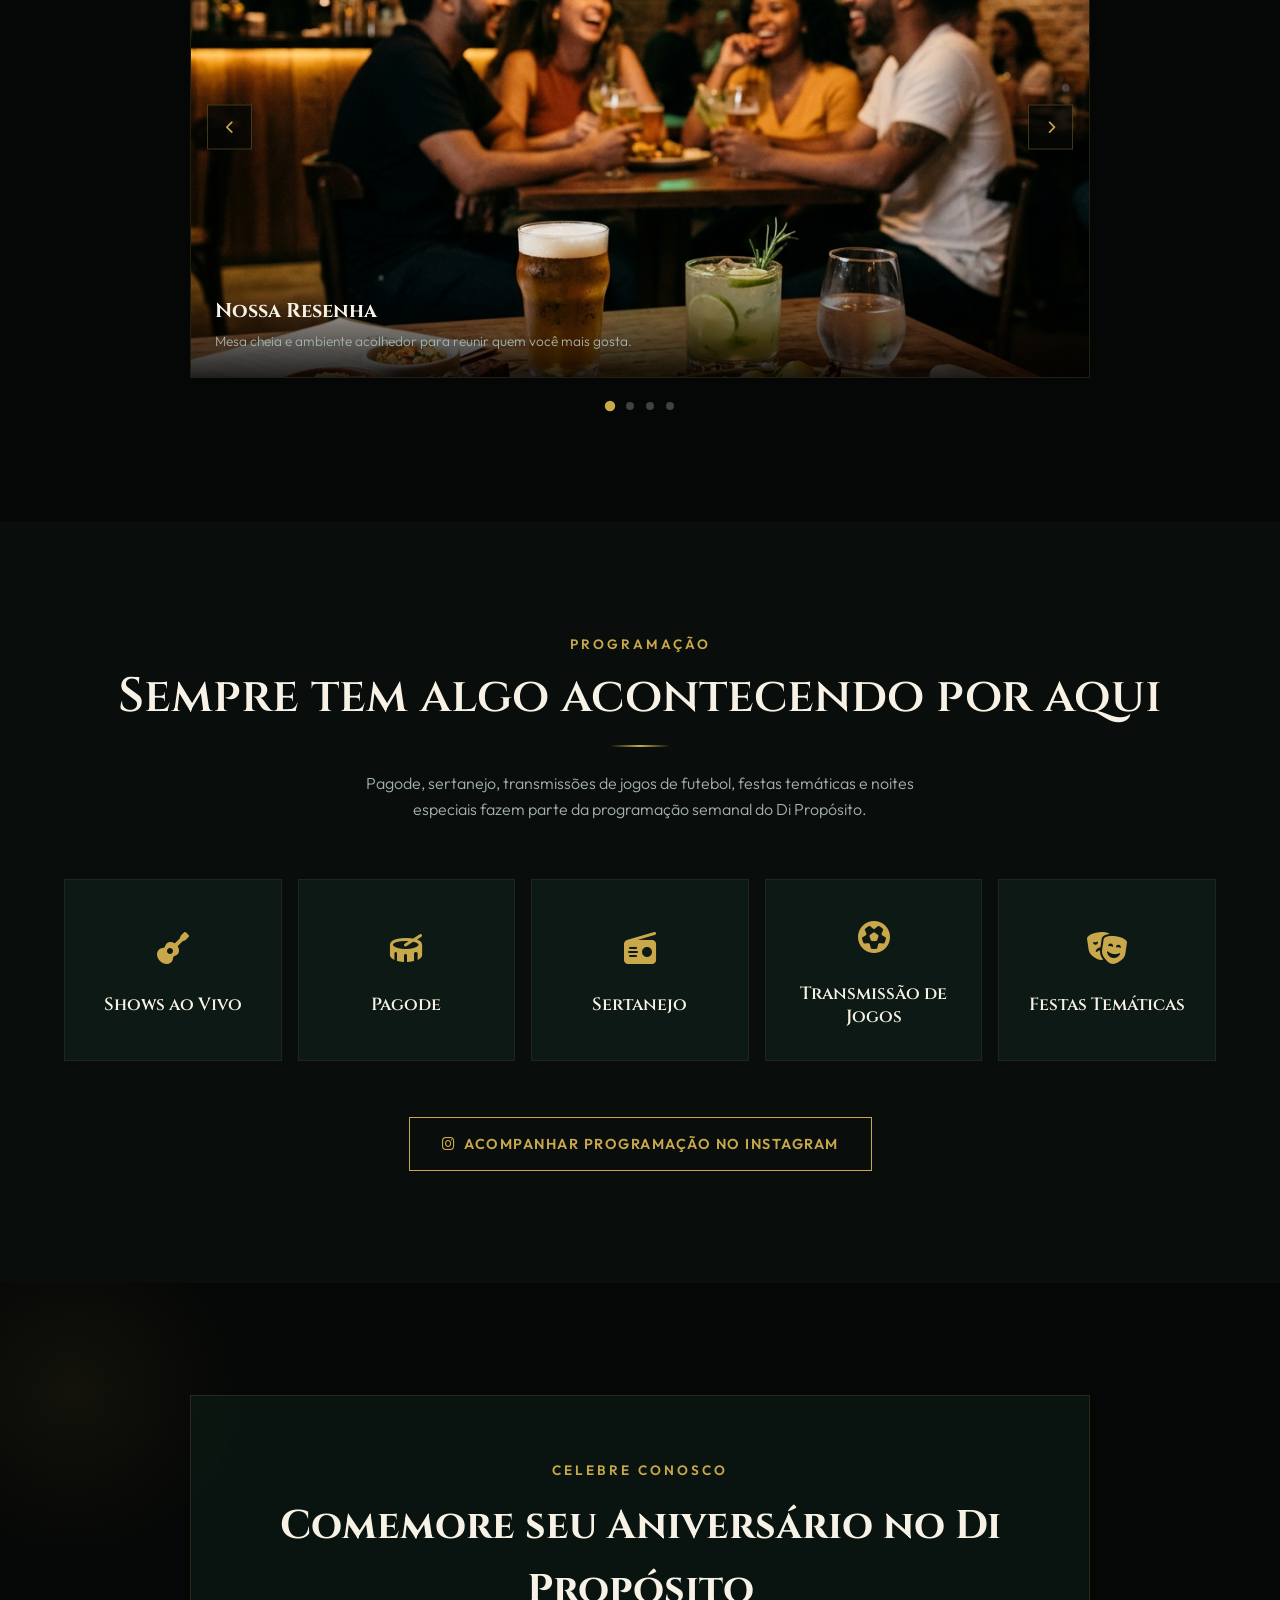
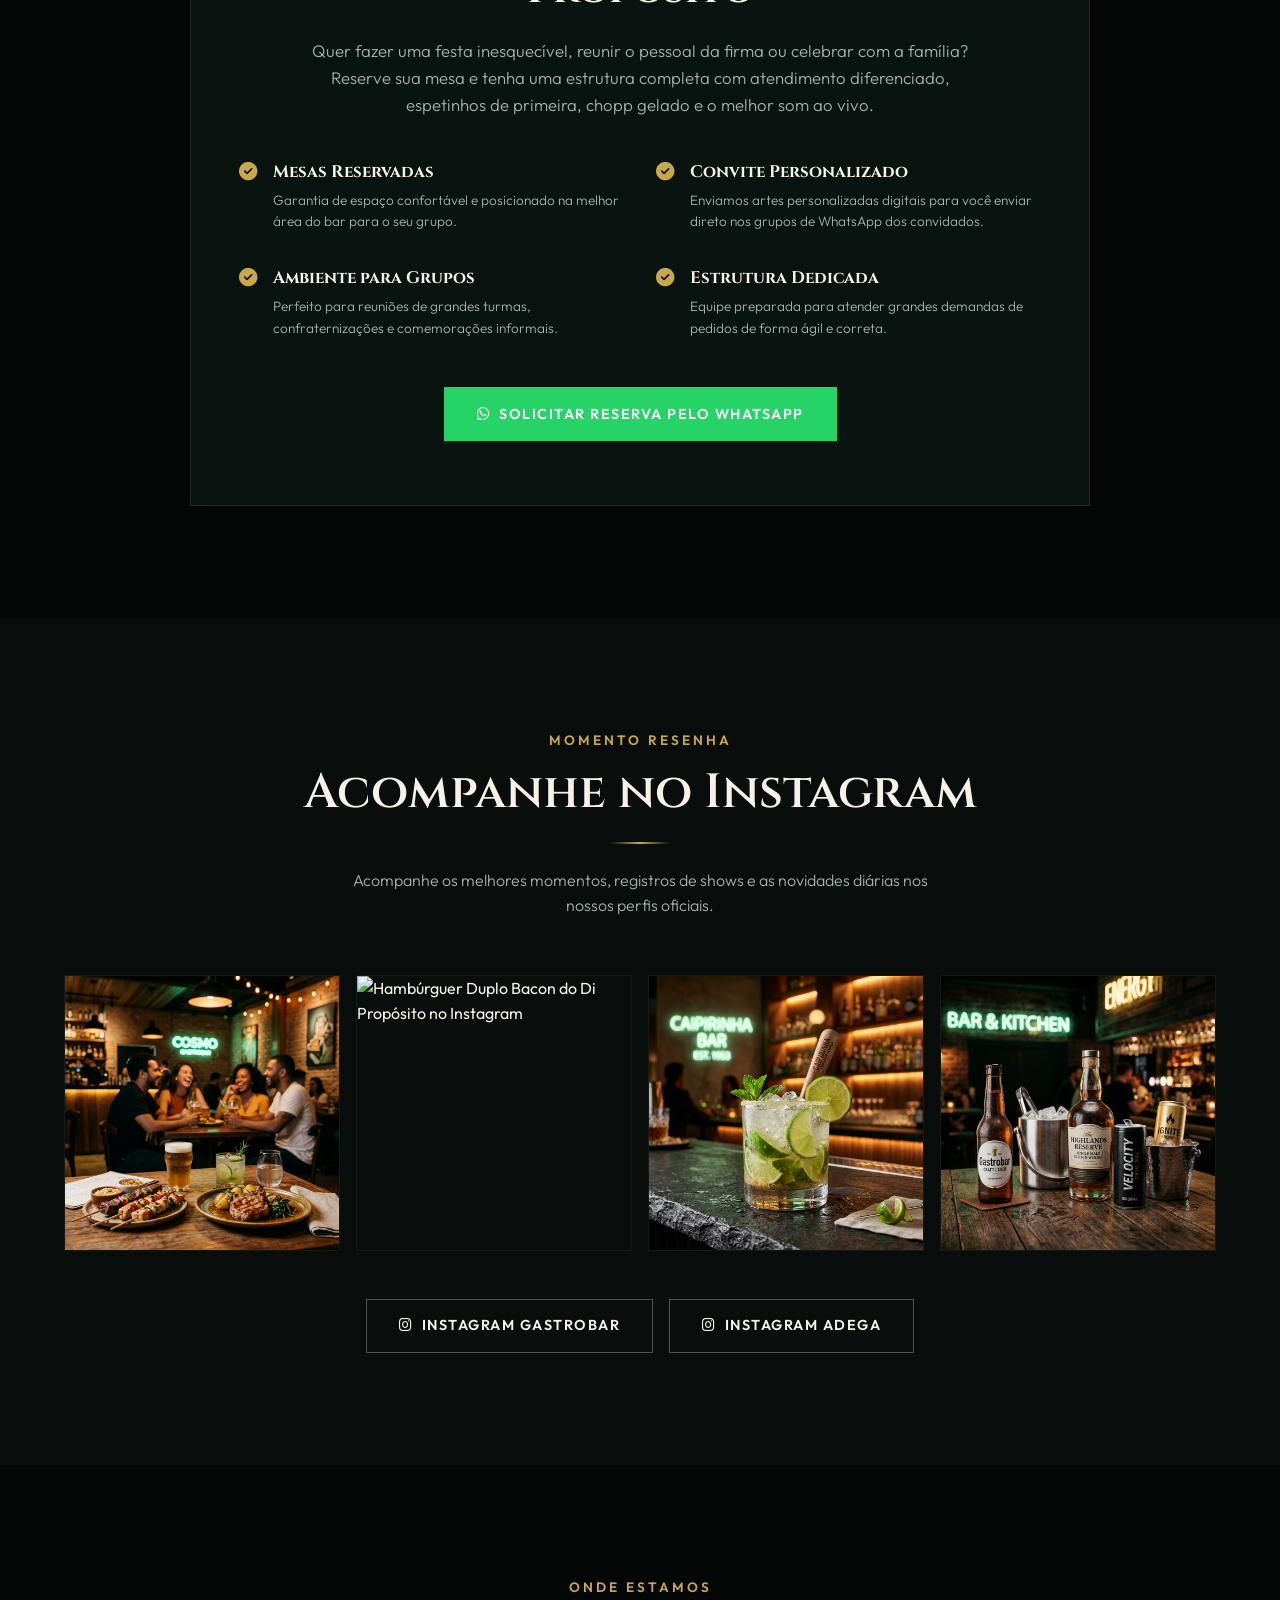
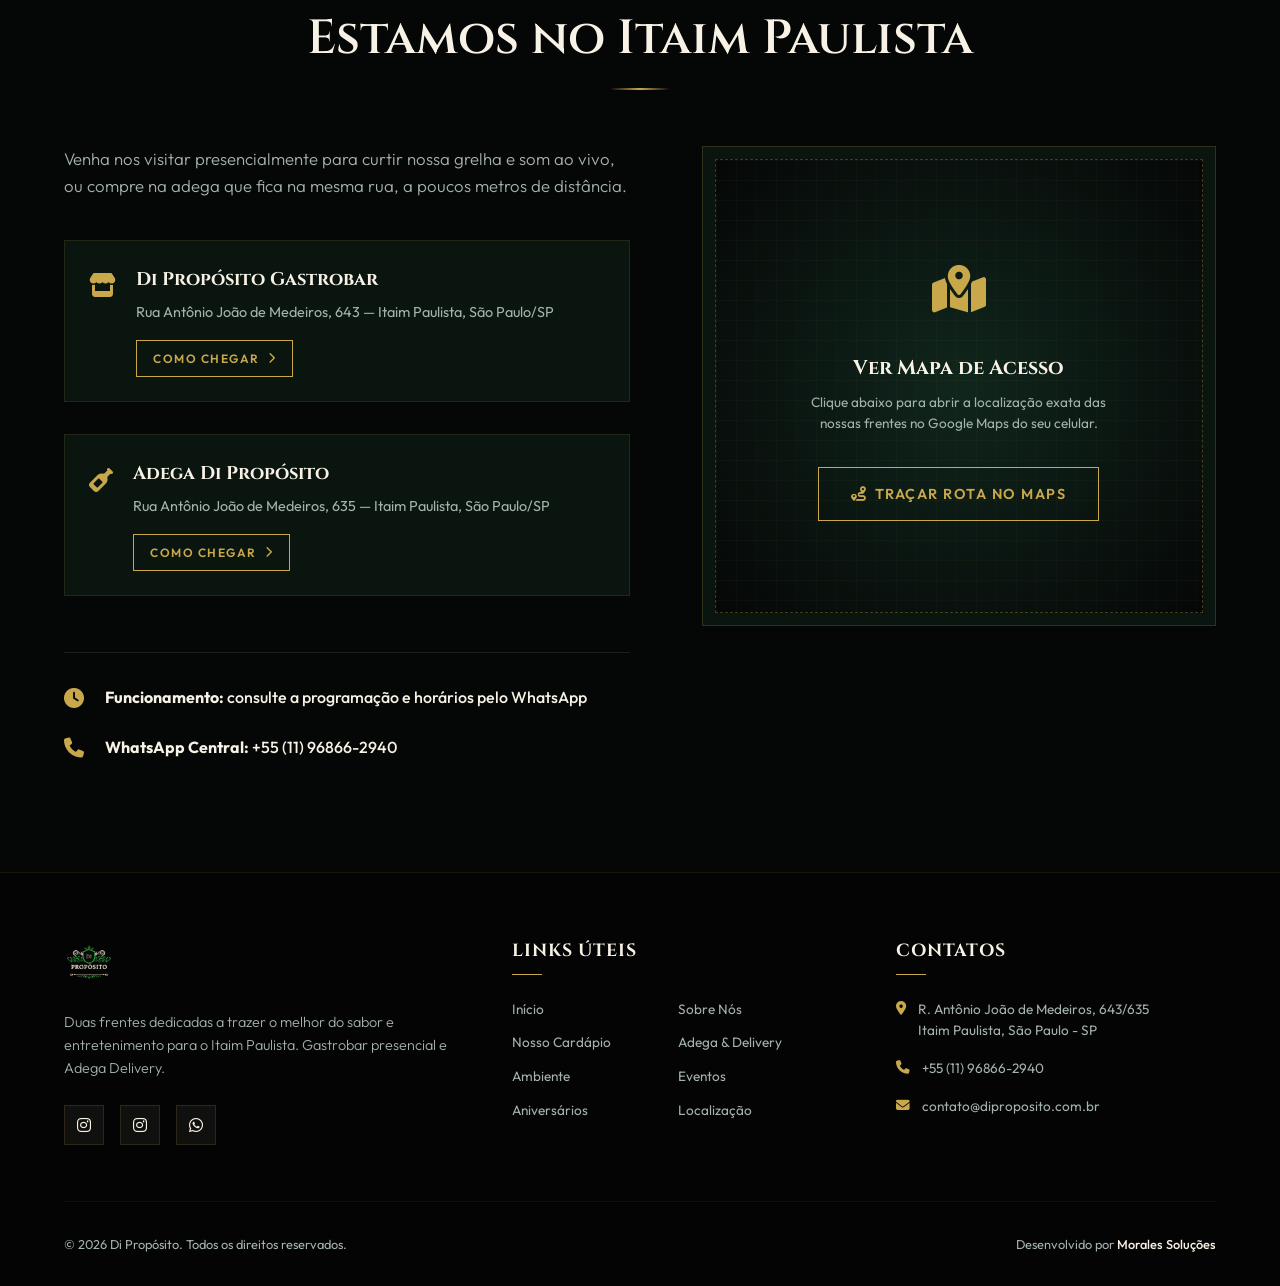
==== commit a5a1c5b2: "feat: usa foto real da fachada no hero e otimiza imagem - Substitui hero por foto real da fachada (e" ====
--- a/index.html
+++ b/index.html
@@ -12,7 +12,7 @@
   <meta property="og:url" content="https://diproposito.com.br/">
   <meta property="og:title" content="Di Propósito | Gastrobar e Adega no Itaim Paulista">
   <meta property="og:description" content="Di Propósito Gastrobar e Adega no Itaim Paulista, São Paulo. Espetinhos na brasa, música ao vivo, drinks e delivery de bebidas. Reserve sua mesa pelo WhatsApp.">
-  <meta property="og:image" content="img/hero-bg.png">
+  <meta property="og:image" content="img/hero-bg.jpg">
 
   <title>Di Propósito | Gastrobar e Adega no Itaim Paulista</title>
   
@@ -138,9 +138,8 @@
   <!-- 2. HERO SECTION -->
   <section id="home">
     <div class="hero-background">
-      <!-- Imagem de fundo atmosférica com respiro e foco no centro -->
-      <!-- PENDENTE: Substituir por foto real da fachada ou ambiente do bar quando fornecida pelo cliente -->
-      <img src="img/hero-bg.png" alt="Ambiente do Gastrobar Di Propósito">
+      <!-- Imagem de fundo real da fachada do Gastrobar e Adega Di Propósito, editada para remover os carros -->
+      <img src="img/hero-bg.webp" alt="Fachada do Gastrobar e Adega Di Propósito">
     </div>
     
     <div class="hero-content">
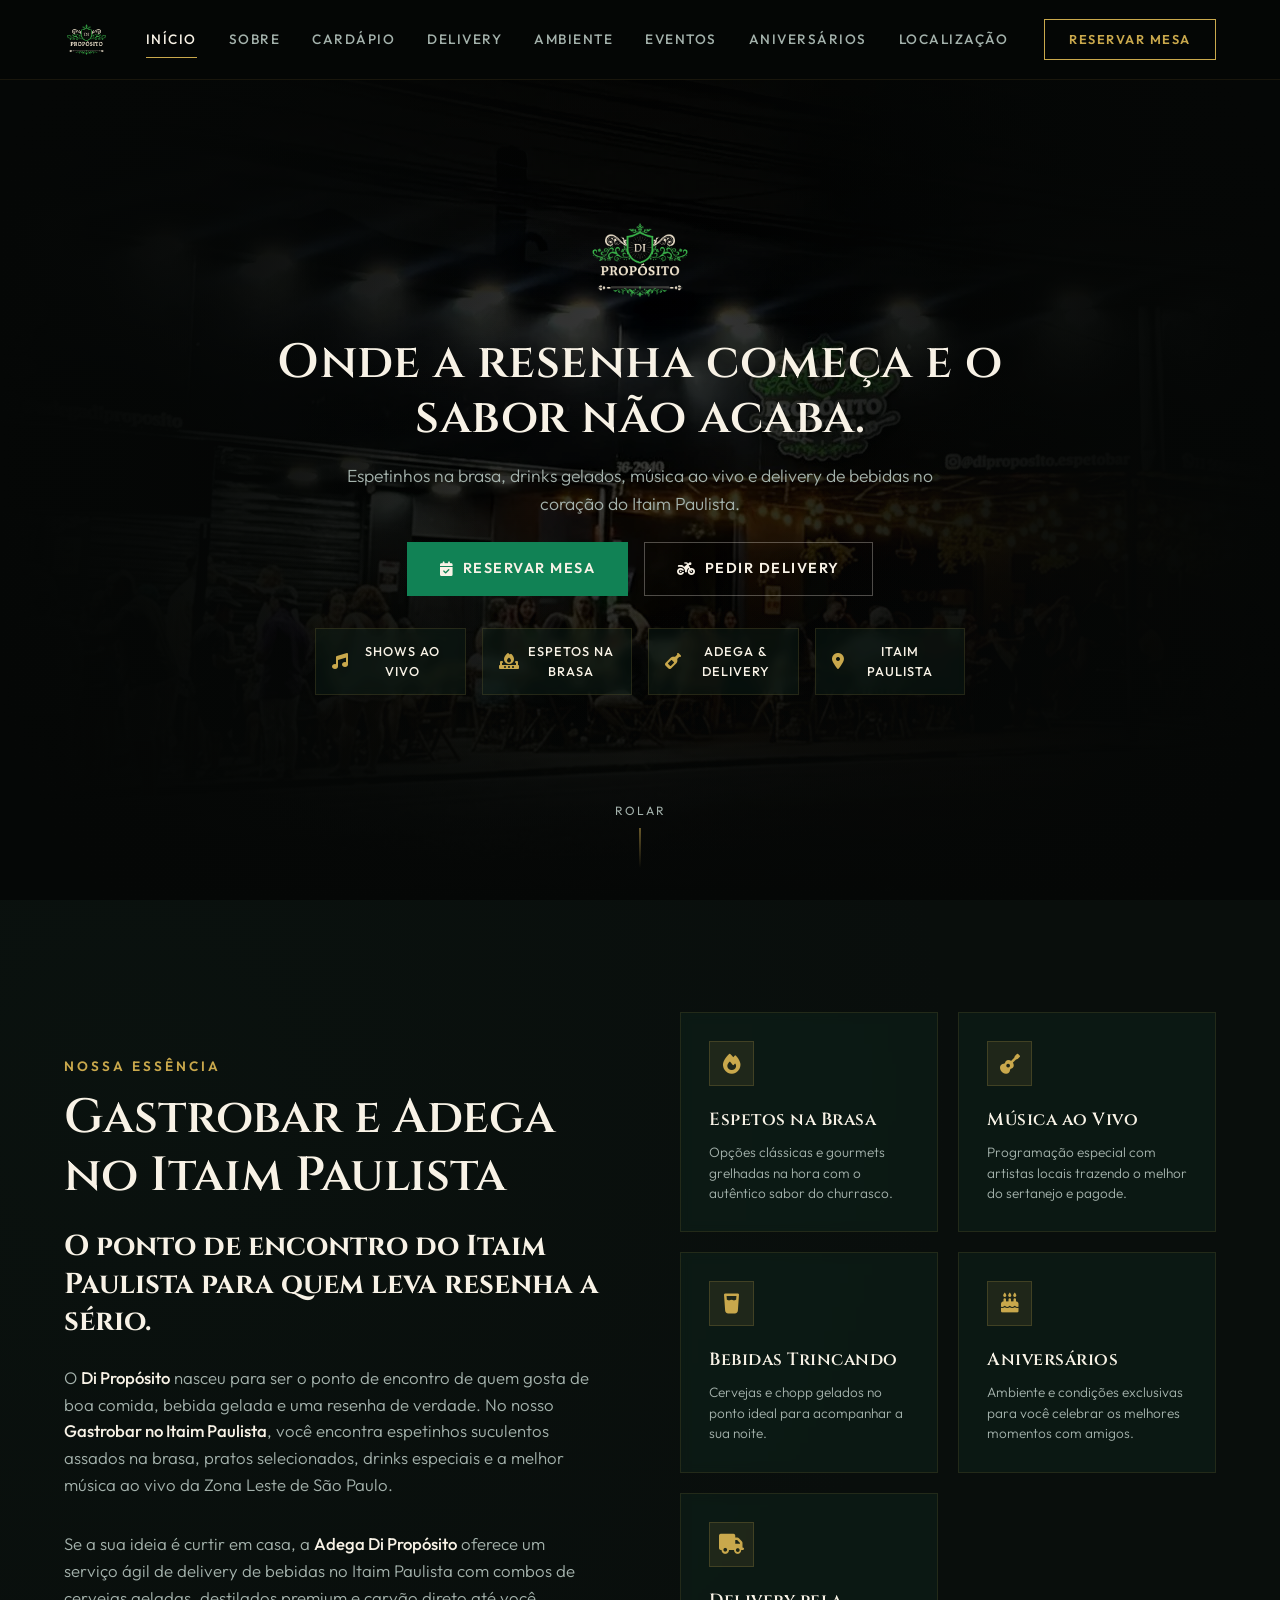
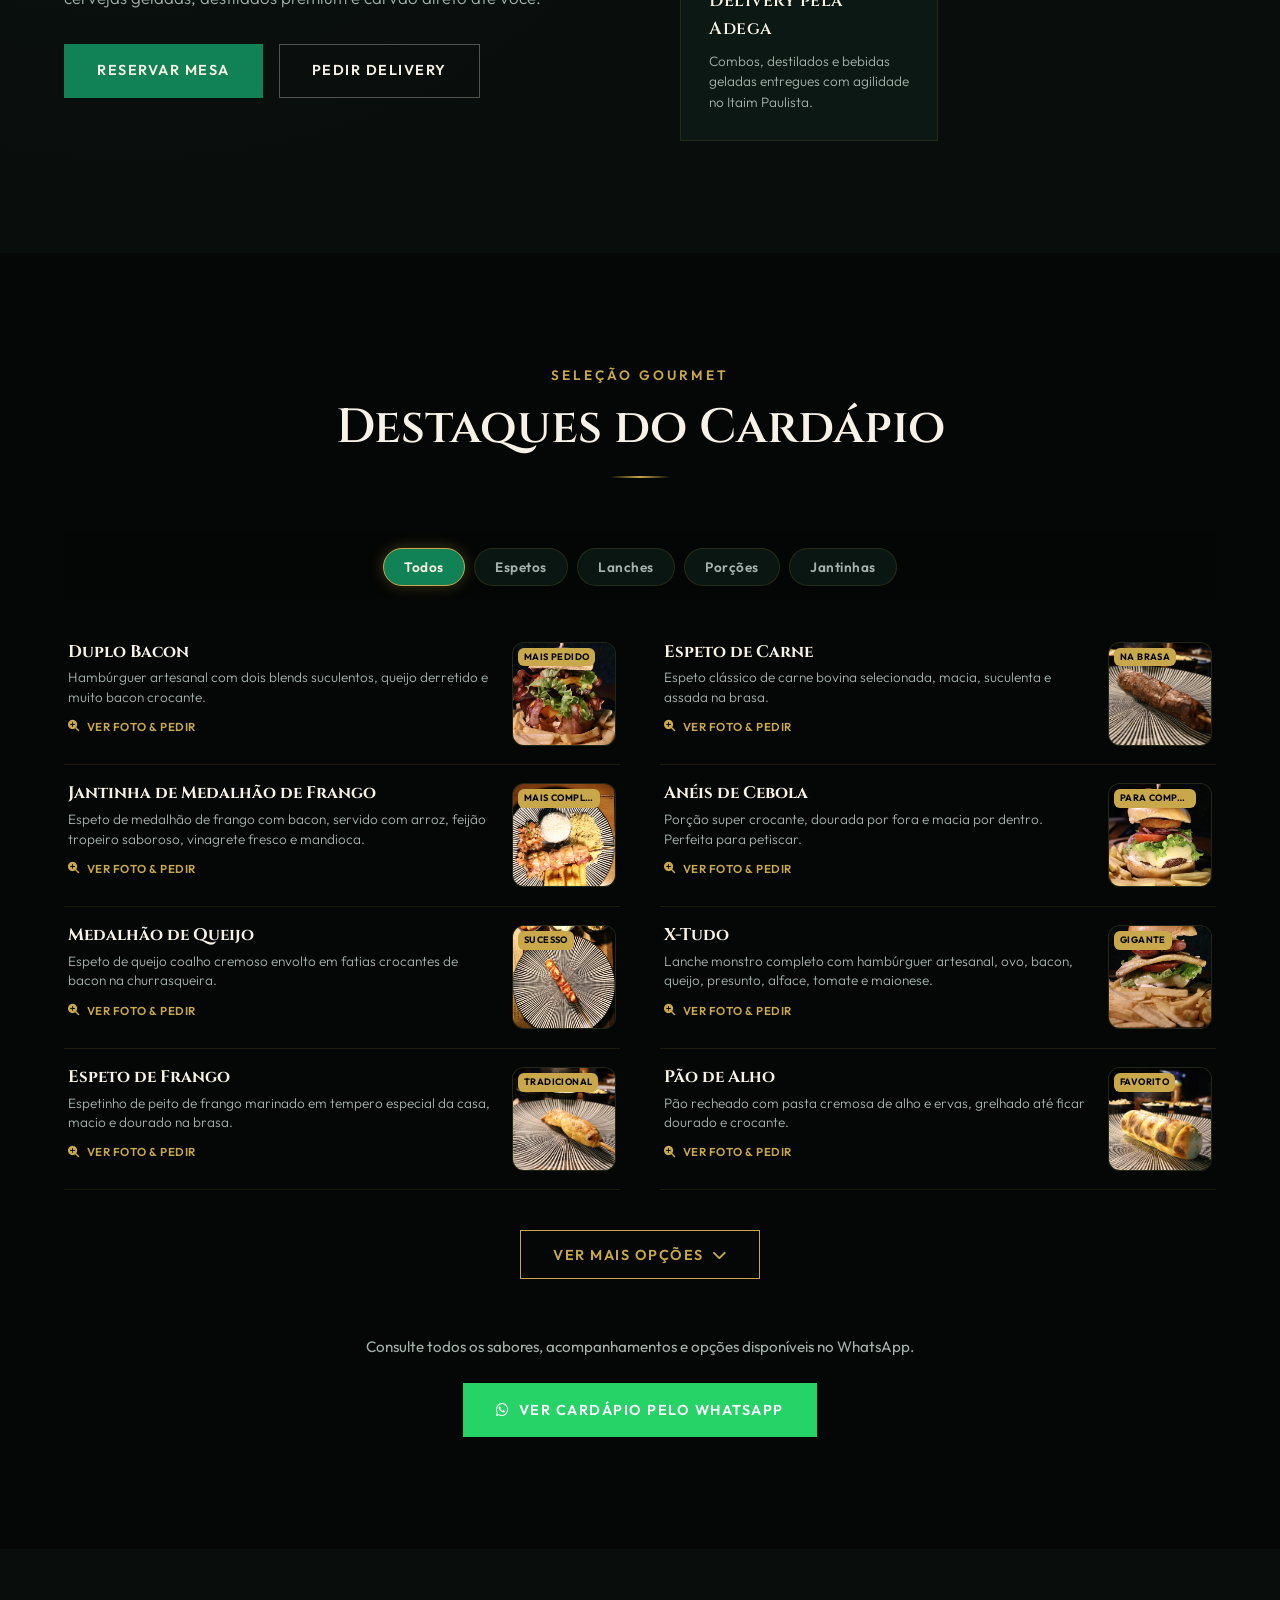
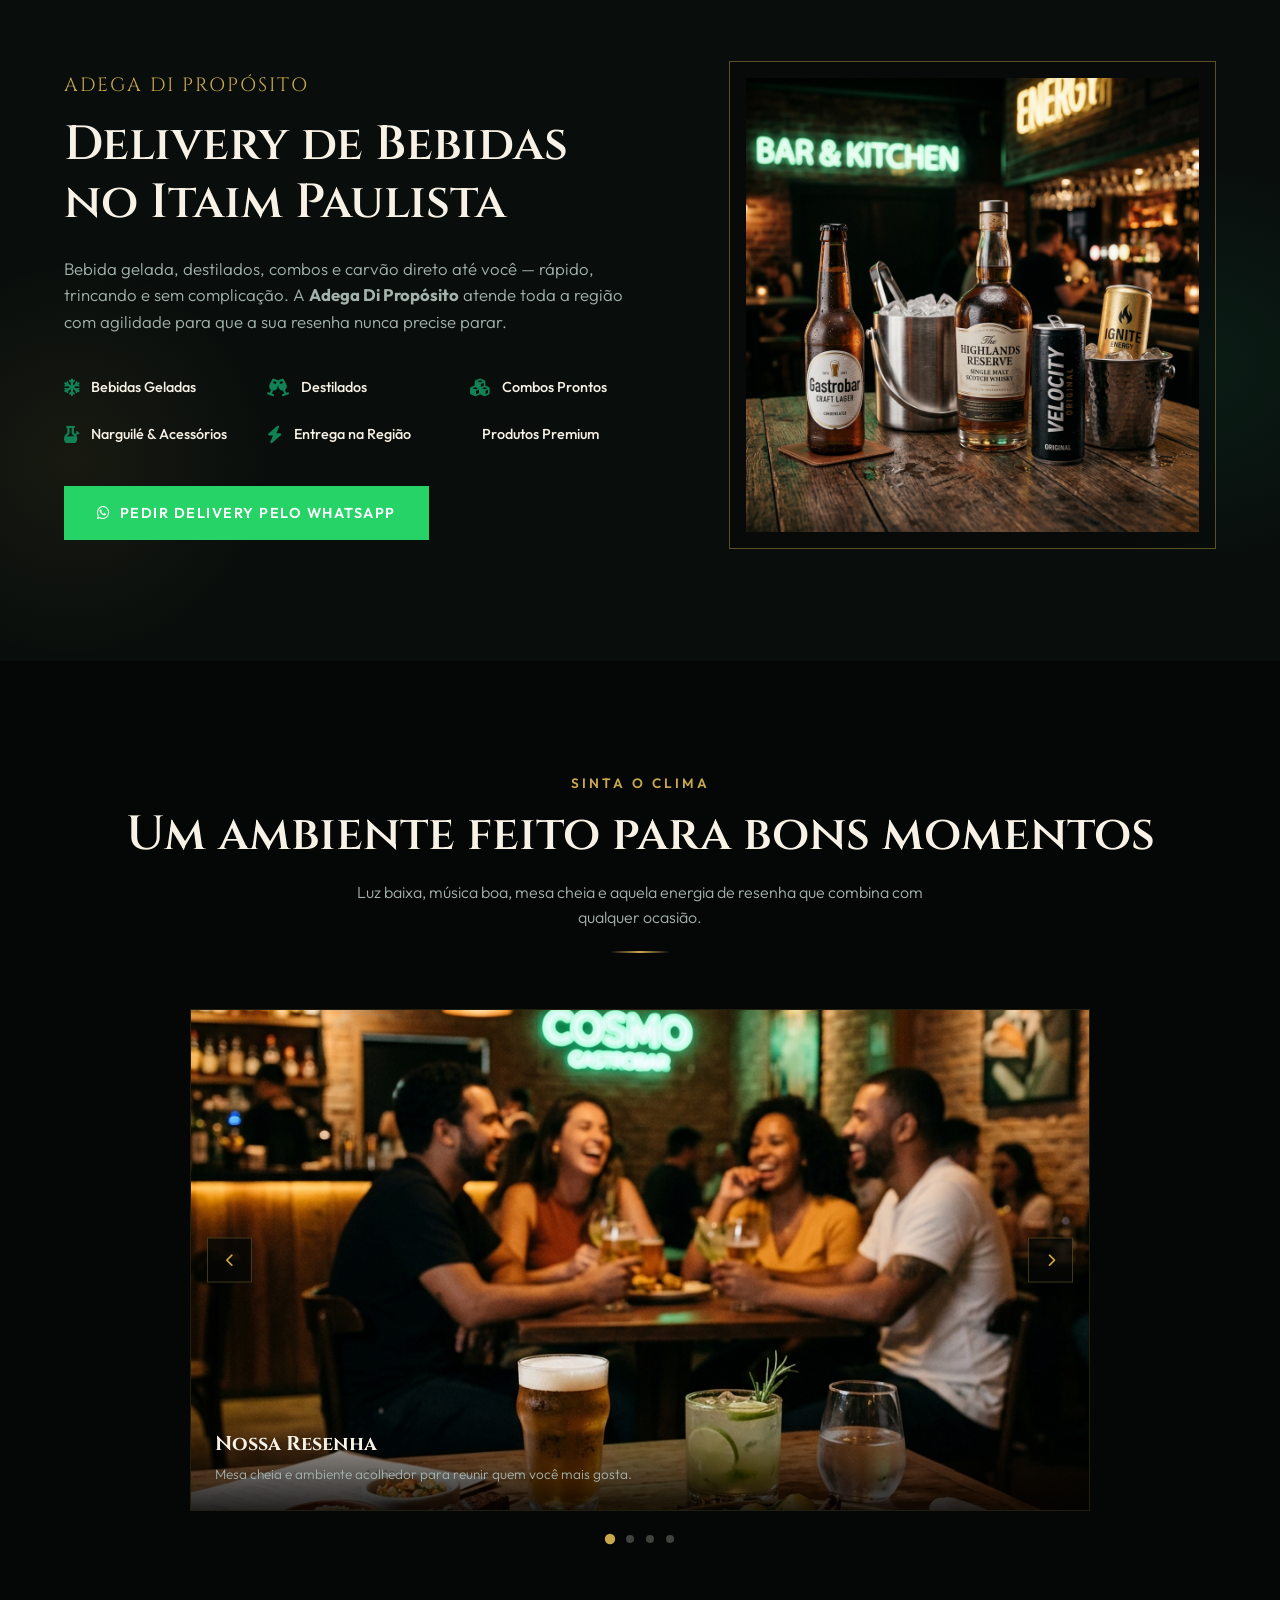
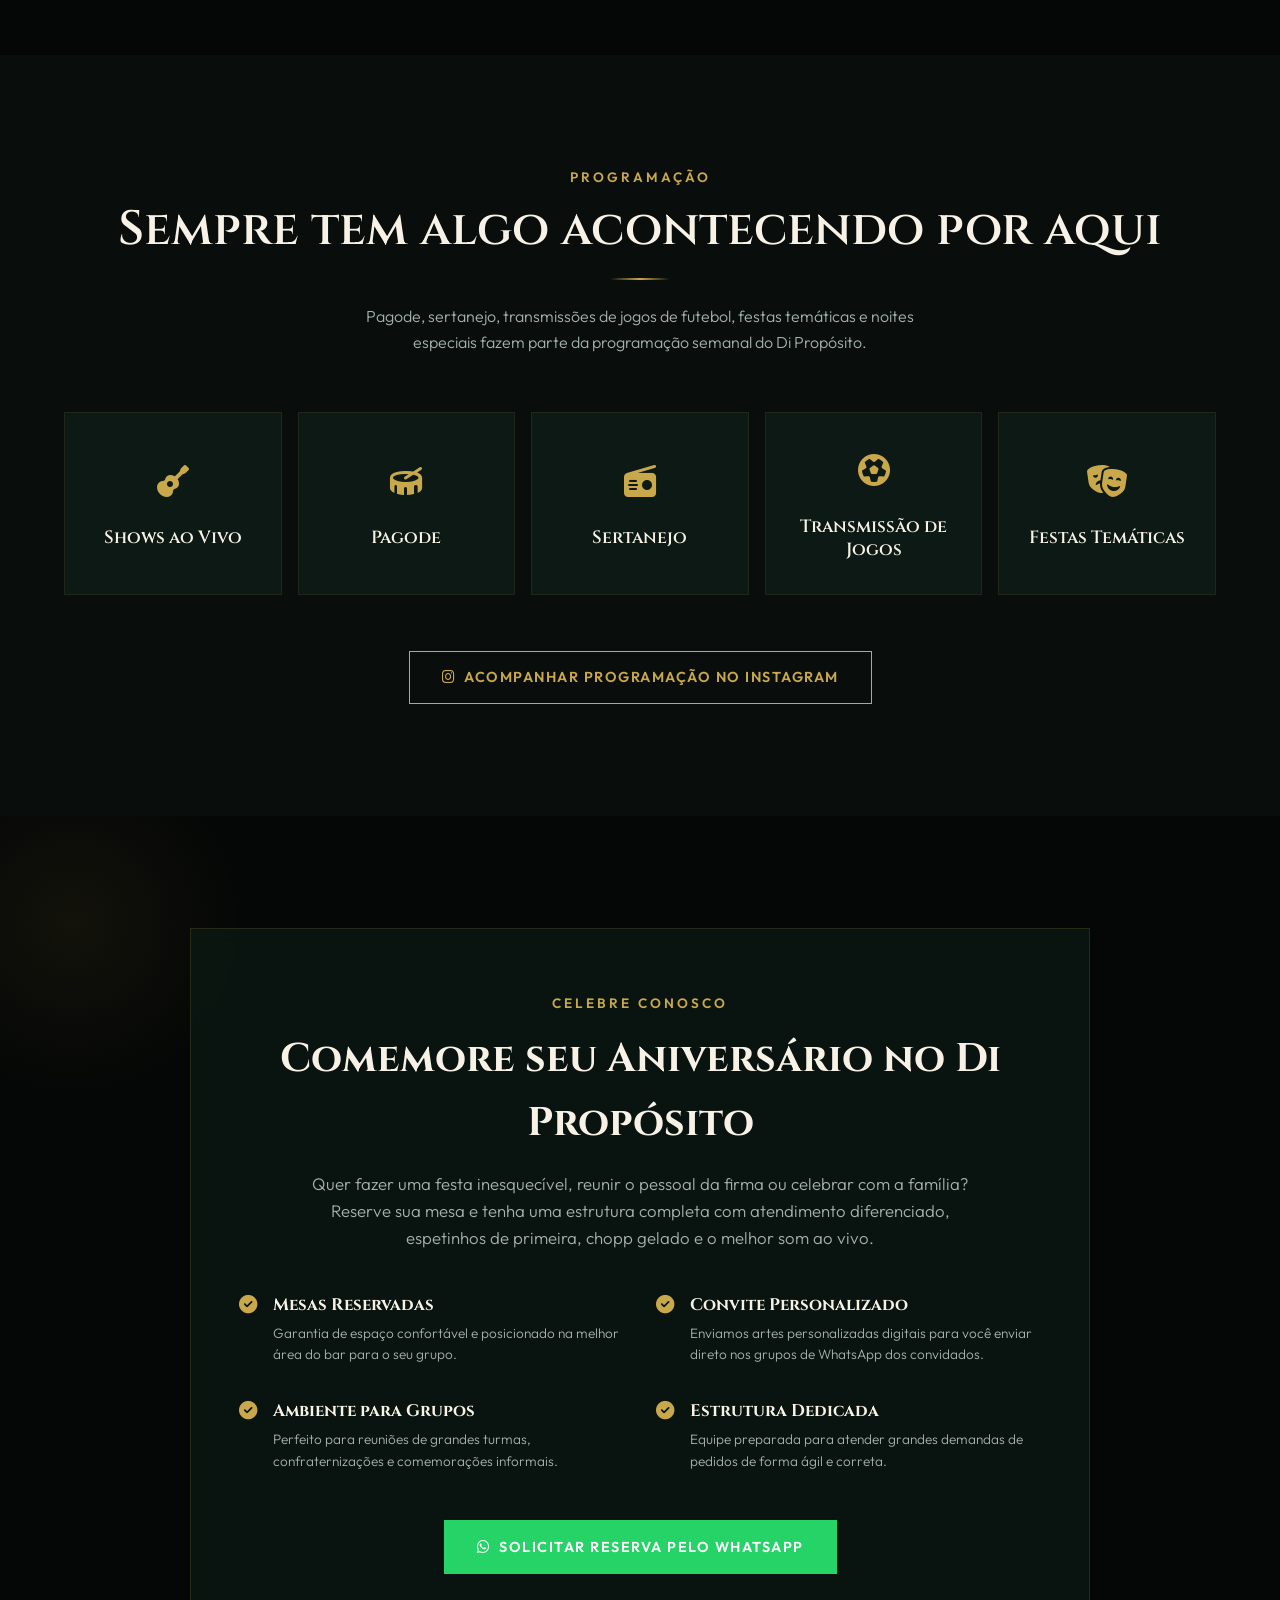
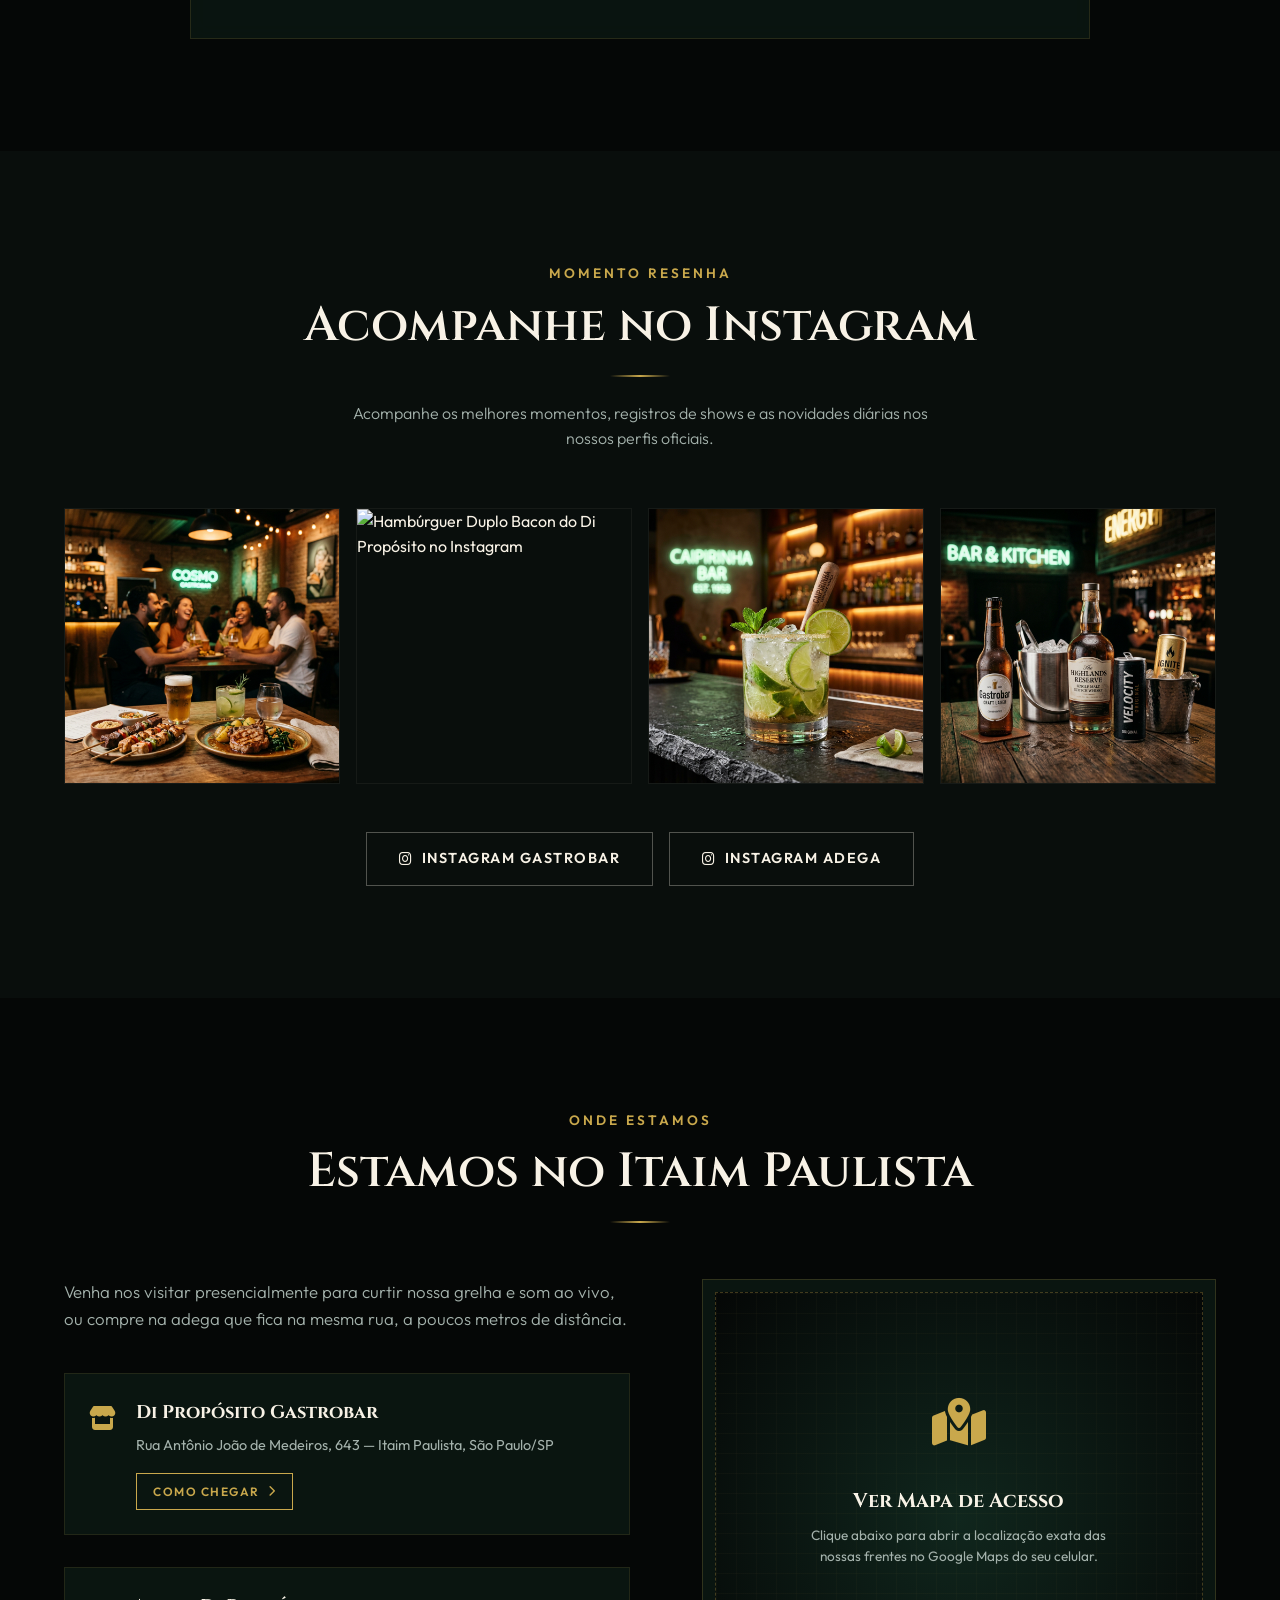
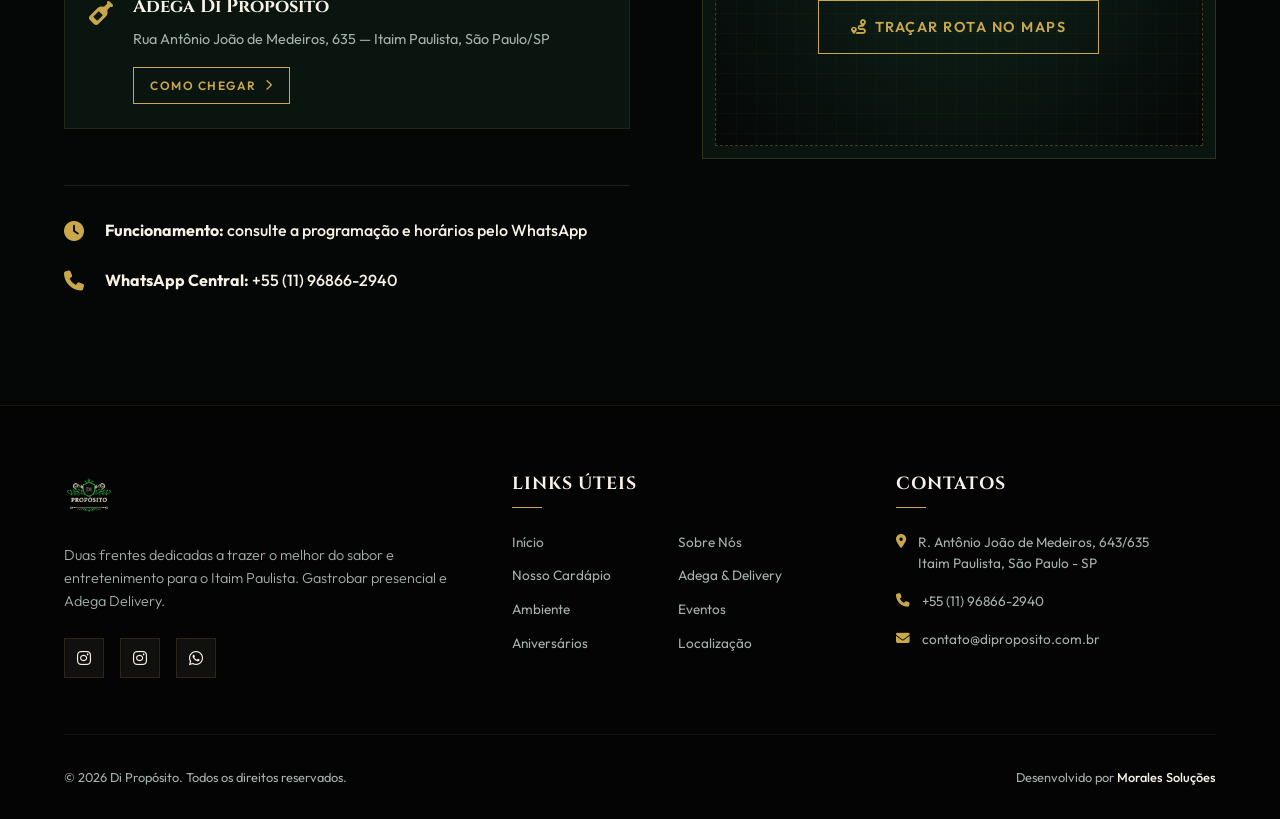
==== commit b31f500e: "feat: redesenha cardapio em lista estilo iFood com foco mobile - Substitui grid de cards por lista c" ====
--- a/index.html
+++ b/index.html
@@ -282,7 +282,7 @@
       </div>
       
       <!-- Filtros de Categoria -->
-      <div class="cardapio-filters reveal delay-1" id="cardapio-filters">
+      <div class="cardapio-filters" id="cardapio-filters">
         <button class="filter-btn active" data-category="Todos">Todos</button>
         <button class="filter-btn" data-category="Espetos">Espetos</button>
         <button class="filter-btn" data-category="Lanches">Lanches</button>
@@ -784,21 +784,27 @@
     </div>
   </footer>
 
-  <!-- Lightbox Modal para o Cardápio -->
+  <!-- Detalhe do item (Bottom Sheet) do Cardápio -->
   <div id="cardapio-lightbox" class="lightbox-modal" role="dialog" aria-modal="true" aria-hidden="true" tabindex="-1">
-    <button id="lightbox-close" class="lightbox-close-btn" aria-label="Fechar visualização da imagem">
-      <i class="fa-solid fa-xmark"></i>
-    </button>
-    
-    <button id="lightbox-prev" class="lightbox-nav-btn prev-btn" aria-label="Imagem anterior">
-      <i class="fa-solid fa-chevron-left"></i>
-    </button>
-    
     <div class="lightbox-content">
+      <div class="sheet-handle" aria-hidden="true"></div>
+
+      <button id="lightbox-close" class="lightbox-close-btn" aria-label="Fechar detalhe do item">
+        <i class="fa-solid fa-xmark"></i>
+      </button>
+
       <div class="lightbox-img-container">
         <img id="lightbox-img" src="" alt="">
-      </div>
+        <button id="lightbox-prev" class="lightbox-nav-btn prev-btn" aria-label="Item anterior">
+          <i class="fa-solid fa-chevron-left"></i>
+        </button>
+        <button id="lightbox-next" class="lightbox-nav-btn next-btn" aria-label="Próximo item">
+          <i class="fa-solid fa-chevron-right"></i>
+        </button>
+      </div>
+
       <div class="lightbox-info-container">
+        <span id="lightbox-badge" class="sheet-badge"></span>
         <h3 id="lightbox-title"></h3>
         <p id="lightbox-desc"></p>
         <a id="lightbox-whats-btn" href="" target="_blank" class="btn-lightbox-whats">
@@ -806,10 +812,6 @@
         </a>
       </div>
     </div>
-    
-    <button id="lightbox-next" class="lightbox-nav-btn next-btn" aria-label="Próxima imagem">
-      <i class="fa-solid fa-chevron-right"></i>
-    </button>
   </div>
 
   <!-- Custom JavaScript -->
--- a/style.css
+++ b/style.css
@@ -813,96 +813,130 @@
 }
 
 .cardapio-grid {
-  display: grid;
-  grid-template-columns: 1fr;
-  gap: 2rem;
-  margin-bottom: 4rem;
+  display: flex;
+  flex-direction: column;
+  margin-bottom: 2.5rem;
+  border-top: 1px solid rgba(201, 168, 76, 0.12);
 }
 
 @media (min-width: 768px) {
   .cardapio-grid {
-    grid-template-columns: repeat(2, 1fr);
-  }
-}
-
-@media (min-width: 1200px) {
-  .cardapio-grid {
-    grid-template-columns: repeat(4, 1fr);
-  }
-}
-
-/* Cards do Cardápio */
-.cardapio-item {
-  background: var(--bg-card);
-  border: 1px solid rgba(201, 168, 76, 0.1);
-  transition: var(--transition);
-  display: flex;
-  flex-direction: column;
-  height: 100%;
-  position: relative;
-}
-
-.cardapio-img-box {
-  width: 100%;
-  height: 220px;
-  overflow: hidden;
-  position: relative;
-}
-
-.cardapio-img-box img {
-  width: 100%;
-  height: 100%;
-  object-fit: cover;
-  transition: transform 0.6s cubic-bezier(0.16, 1, 0.3, 1);
-}
-
-.cardapio-badge {
-  position: absolute;
-  top: 1rem;
-  left: 1rem;
-  background-color: var(--accent-gold);
-  color: var(--bg-dark);
-  font-family: var(--font-body);
-  font-size: 0.7rem;
-  font-weight: 700;
-  text-transform: uppercase;
-  letter-spacing: 1px;
-  padding: 0.4rem 0.8rem;
-  z-index: 10;
-}
-
-.cardapio-info {
-  padding: 1.5rem;
-  display: flex;
-  flex-direction: column;
-  flex-grow: 1;
-}
-
-.cardapio-title {
+    display: grid;
+    grid-template-columns: 1fr 1fr;
+    column-gap: 2.5rem;
+    border-top: none;
+  }
+}
+
+/* Item do Cardápio — estilo lista (iFood) */
+.menu-row {
+  display: flex;
+  align-items: flex-start;
+  gap: 1rem;
+  width: 100%;
+  text-align: left;
+  padding: 1.15rem 0.25rem;
+  background: transparent;
+  border: none;
+  border-bottom: 1px solid rgba(201, 168, 76, 0.12);
+  cursor: pointer;
+  transition: background 0.25s ease;
+  -webkit-tap-highlight-color: transparent;
+}
+
+.menu-row:hover {
+  background: rgba(16, 38, 29, 0.4);
+}
+
+.menu-row:focus-visible {
+  outline: 2px solid var(--accent-gold);
+  outline-offset: -2px;
+}
+
+.menu-row-info {
+  flex: 1 1 auto;
+  min-width: 0;
+}
+
+.menu-row-title {
   font-family: var(--font-title);
-  font-size: 1.15rem;
-  color: var(--text-light);
-  margin-bottom: 0.5rem;
-}
-
-.cardapio-desc {
+  font-size: 1.05rem;
+  color: var(--text-light);
+  margin-bottom: 0.35rem;
+  line-height: 1.25;
+}
+
+.menu-row-desc {
   font-family: var(--font-body);
   color: var(--text-muted);
   font-size: 0.85rem;
   font-weight: 300;
-  line-height: 1.5;
-  flex-grow: 1;
-}
-
-/* Efeito de Hover no Cardápio */
-.cardapio-item:hover {
-  border-color: var(--accent-gold);
-  box-shadow: 0 10px 35px rgba(0, 0, 0, 0.6), 0 0 20px var(--gold-glow);
-  transform: translateY(-5px);
-}
-
-.cardapio-item:hover .cardapio-img-box img {
-  transform: scale(1.06);
+  line-height: 1.45;
+  display: -webkit-box;
+  -webkit-line-clamp: 2;
+  -webkit-box-orient: vertical;
+  overflow: hidden;
+}
+
+.menu-row-cta {
+  display: inline-flex;
+  align-items: center;
+  gap: 0.4rem;
+  margin-top: 0.65rem;
+  font-size: 0.72rem;
+  font-weight: 600;
+  letter-spacing: 0.5px;
+  text-transform: uppercase;
+  color: var(--accent-gold);
+}
+
+.menu-row-thumb {
+  flex: 0 0 auto;
+  width: 92px;
+  height: 92px;
+  border-radius: 12px;
+  overflow: hidden;
+  position: relative;
+  background: var(--bg-card);
+  border: 1px solid rgba(201, 168, 76, 0.12);
+}
+
+.menu-row-thumb img {
+  width: 100%;
+  height: 100%;
+  object-fit: cover;
+  transition: transform 0.5s cubic-bezier(0.16, 1, 0.3, 1);
+}
+
+.menu-row:hover .menu-row-thumb img {
+  transform: scale(1.07);
+}
+
+.menu-row-badge {
+  position: absolute;
+  top: 5px;
+  left: 5px;
+  background-color: var(--accent-gold);
+  color: var(--bg-dark);
+  font-family: var(--font-body);
+  font-size: 0.58rem;
+  font-weight: 700;
+  text-transform: uppercase;
+  letter-spacing: 0.4px;
+  padding: 2px 6px;
+  border-radius: 6px;
+  z-index: 2;
+  max-width: 82px;
+  white-space: nowrap;
+  overflow: hidden;
+  text-overflow: ellipsis;
+}
+
+@media (min-width: 480px) {
+  .menu-row-thumb {
+    width: 104px;
+    height: 104px;
+  }
 }
 
 .cardapio-footer {
@@ -918,59 +952,54 @@
 /* Filtros e Botões do Cardápio Dinâmico */
 .cardapio-filters {
   display: flex;
-  justify-content: center;
-  flex-wrap: wrap;
-  gap: 0.75rem;
-  margin-bottom: 3.5rem;
+  flex-wrap: nowrap;
+  gap: 0.6rem;
+  overflow-x: auto;
+  scrollbar-width: none;
+  -webkit-overflow-scrolling: touch;
+  padding: 0.85rem 0;
+  margin-bottom: 1.5rem;
+  position: sticky;
+  top: var(--header-height);
+  z-index: 60;
+  background: rgba(5, 7, 6, 0.92);
+  backdrop-filter: blur(10px);
+  -webkit-backdrop-filter: blur(10px);
+}
+
+.cardapio-filters::-webkit-scrollbar {
+  display: none;
 }
 
 .filter-btn {
-  background-color: rgba(16, 38, 29, 0.45);
+  flex: 0 0 auto;
+  background-color: rgba(16, 38, 29, 0.55);
   color: var(--text-muted);
   border: 1px solid rgba(201, 168, 76, 0.15);
-  padding: 0.6rem 1.5rem;
+  border-radius: 999px;
+  padding: 0.55rem 1.25rem;
   font-family: var(--font-body);
-  font-size: 0.9rem;
+  font-size: 0.85rem;
   font-weight: 600;
   cursor: pointer;
+  white-space: nowrap;
   transition: var(--transition);
-  text-transform: uppercase;
-  letter-spacing: 1px;
+  letter-spacing: 0.5px;
 }
 
 .filter-btn:hover,
 .filter-btn.active {
   color: var(--text-light);
   border-color: var(--accent-gold);
-  background-color: var(--primary-green);
+  background-color: var(--accent-green);
   box-shadow: 0 0 15px var(--gold-glow);
 }
 
-/* Botão de WhatsApp por Item */
-.btn-card-whats {
-  display: inline-flex;
-  align-items: center;
-  justify-content: center;
-  gap: 0.5rem;
-  margin-top: 1.25rem;
-  padding: 0.6rem 1rem;
-  background-color: transparent;
-  color: var(--accent-gold);
-  border: 1px solid rgba(201, 168, 76, 0.3);
-  font-size: 0.8rem;
-  font-weight: 600;
-  text-transform: uppercase;
-  letter-spacing: 1px;
-  transition: var(--transition);
-  cursor: pointer;
-  width: 100%;
-}
-
-.btn-card-whats:hover {
-  background-color: #25D366;
-  color: #fff;
-  border-color: #25D366;
-  box-shadow: 0 0 15px rgba(37, 211, 102, 0.3);
+@media (min-width: 768px) {
+  .cardapio-filters {
+    flex-wrap: wrap;
+    justify-content: center;
+  }
 }
 
 /* Container do Botão Ver Mais */
@@ -1868,58 +1897,6 @@
    ========================================================================== */
 
 /* Efeito de hover na imagem do cardápio */
-.cardapio-img-box {
-  position: relative;
-  overflow: hidden;
-  cursor: pointer;
-}
-
-.cardapio-img-box img {
-  transition: transform 0.4s ease;
-  width: 100%;
-  height: 100%;
-  object-fit: cover;
-}
-
-.cardapio-img-box:hover img {
-  transform: scale(1.05);
-}
-
-/* Overlay sutil ao passar o mouse */
-.cardapio-img-overlay {
-  position: absolute;
-  top: 0;
-  left: 0;
-  width: 100%;
-  height: 100%;
-  background: rgba(16, 38, 29, 0.7); /* Tom verde floresta escuro translúcido */
-  display: flex;
-  flex-direction: column;
-  align-items: center;
-  justify-content: center;
-  gap: 0.5rem;
-  opacity: 0;
-  transition: opacity 0.3s ease;
-  color: var(--accent-gold);
-}
-
-.cardapio-img-box:hover .cardapio-img-overlay {
-  opacity: 1;
-}
-
-.cardapio-img-overlay i {
-  font-size: 1.5rem;
-  text-shadow: 0 2px 4px rgba(0, 0, 0, 0.5);
-}
-
-.cardapio-img-overlay span {
-  font-size: 0.85rem;
-  font-weight: 600;
-  letter-spacing: 1px;
-  text-transform: uppercase;
-  text-shadow: 0 1px 3px rgba(0, 0, 0, 0.5);
-}
-
 /* Lightbox Base */
 .lightbox-modal {
   position: fixed;
@@ -1927,11 +1904,11 @@
   left: 0;
   width: 100%;
   height: 100%;
-  background-color: rgba(6, 12, 9, 0.96); /* Obsidian com toque floresta */
+  background-color: rgba(5, 7, 6, 0.9); /* Obsidian translúcido */
   z-index: 9999;
   display: flex;
   justify-content: center;
-  align-items: center;
+  align-items: flex-end; /* Sheet ancorado embaixo no mobile */
   opacity: 0;
   pointer-events: none;
   transition: opacity 0.3s ease;
@@ -1944,30 +1921,31 @@
 
 /* Conteúdo do Lightbox */
 .lightbox-content {
-  background: rgba(16, 38, 29, 0.85);
-  backdrop-filter: blur(10px);
-  -webkit-backdrop-filter: blur(10px);
+  background: var(--bg-section);
   border: 1px solid rgba(197, 160, 89, 0.25);
-  border-radius: 16px;
-  max-width: 800px;
-  width: 90%;
+  border-top-left-radius: 22px;
+  border-top-right-radius: 22px;
+  width: 100%;
+  max-width: 560px;
+  max-height: 92vh;
   display: flex;
   flex-direction: column;
-  overflow: hidden;
-  box-shadow: 0 20px 50px rgba(0, 0, 0, 0.7);
-  transform: scale(0.92);
-  transition: transform 0.3s ease;
+  overflow-y: auto;
+  -webkit-overflow-scrolling: touch;
+  box-shadow: 0 -10px 40px rgba(0, 0, 0, 0.6);
+  transform: translateY(100%);
+  transition: transform 0.4s cubic-bezier(0.16, 1, 0.3, 1);
+  position: relative;
 }
 
 .lightbox-modal.active .lightbox-content {
-  transform: scale(1);
+  transform: translateY(0);
 }
 
 /* Imagem no Lightbox */
 .lightbox-img-container {
   width: 100%;
-  height: 240px;
-  background: #000;
+  background: #0a0a0a;
   display: flex;
   align-items: center;
   justify-content: center;
@@ -1976,24 +1954,54 @@
 
 .lightbox-img-container img {
   width: 100%;
-  height: 100%;
-  object-fit: cover;
+  height: auto;
+  max-height: 56vh;
+  object-fit: contain; /* Mostra o item inteiro, sem corte */
 }
 
 /* Detalhes de Texto no Lightbox */
 .lightbox-info-container {
-  padding: 1.8rem;
+  padding: 1.5rem 1.5rem 2rem;
   width: 100%;
   display: flex;
   flex-direction: column;
   justify-content: center;
-  background: linear-gradient(180deg, rgba(16, 38, 29, 0) 0%, rgba(10, 24, 18, 0.9) 100%);
+}
+
+/* Alça de arraste do bottom sheet */
+.sheet-handle {
+  flex: 0 0 auto;
+  width: 42px;
+  height: 4px;
+  border-radius: 4px;
+  background: rgba(248, 242, 230, 0.28);
+  margin: 10px auto 2px;
+}
+
+/* Selo/badge dentro do detalhe */
+.sheet-badge {
+  display: none;
+  align-self: flex-start;
+  background-color: var(--accent-gold);
+  color: var(--bg-dark);
+  font-family: var(--font-body);
+  font-size: 0.68rem;
+  font-weight: 700;
+  text-transform: uppercase;
+  letter-spacing: 0.5px;
+  padding: 0.3rem 0.7rem;
+  border-radius: 6px;
+  margin-bottom: 0.8rem;
+}
+
+.sheet-badge.show {
+  display: inline-block;
 }
 
 #lightbox-title {
-  font-family: var(--font-primary);
+  font-family: var(--font-title);
   color: var(--accent-gold);
-  font-size: 1.6rem;
+  font-size: 1.5rem;
   margin-bottom: 0.8rem;
   letter-spacing: 0.5px;
 }
@@ -2094,47 +2102,65 @@
 
 /* Media Queries Responsivas */
 @media (min-width: 768px) {
+  .lightbox-modal {
+    align-items: center;
+  }
+
   .lightbox-content {
     flex-direction: row;
-    max-height: 90vh;
-  }
-  
+    align-items: stretch;
+    max-width: 880px;
+    width: 90%;
+    max-height: 86vh;
+    border-radius: 18px;
+    overflow: hidden;
+    transform: scale(0.94);
+  }
+
+  .lightbox-modal.active .lightbox-content {
+    transform: scale(1);
+  }
+
+  .sheet-handle {
+    display: none;
+  }
+
   .lightbox-img-container {
-    width: 50%;
-    height: auto;
-    min-height: 400px;
-  }
-  
+    width: 55%;
+    align-self: stretch;
+    max-height: 86vh;
+  }
+
+  .lightbox-img-container img {
+    height: 100%;
+    max-height: 86vh;
+  }
+
   .lightbox-info-container {
-    width: 50%;
+    width: 45%;
     padding: 2.5rem;
-  }
-  
+    align-self: center;
+  }
+
   #lightbox-title {
     font-size: 1.9rem;
   }
 }
 
-/* Mobile First Navigation: reposicionar setas para a parte inferior central */
+/* Mobile: setas menores sobrepostas à imagem */
 @media (max-width: 991px) {
   .lightbox-nav-btn {
-    position: fixed;
-    top: auto;
-    bottom: 25px;
-    transform: none;
-    background: rgba(10, 24, 18, 0.9);
-    border-color: rgba(197, 160, 89, 0.4);
-  }
-  
+    width: 40px;
+    height: 40px;
+    font-size: 1rem;
+    background: rgba(5, 7, 6, 0.55);
+  }
+
   .prev-btn {
-    left: calc(50% - 65px);
-  }
-  
+    left: 10px;
+  }
+
   .next-btn {
-    right: calc(50% - 65px);
-  }
-  
-  .lightbox-content {
-    margin-bottom: 70px; /* Espaço para as setas inferiores */
-  }
-}
+    right: 10px;
+  }
+}
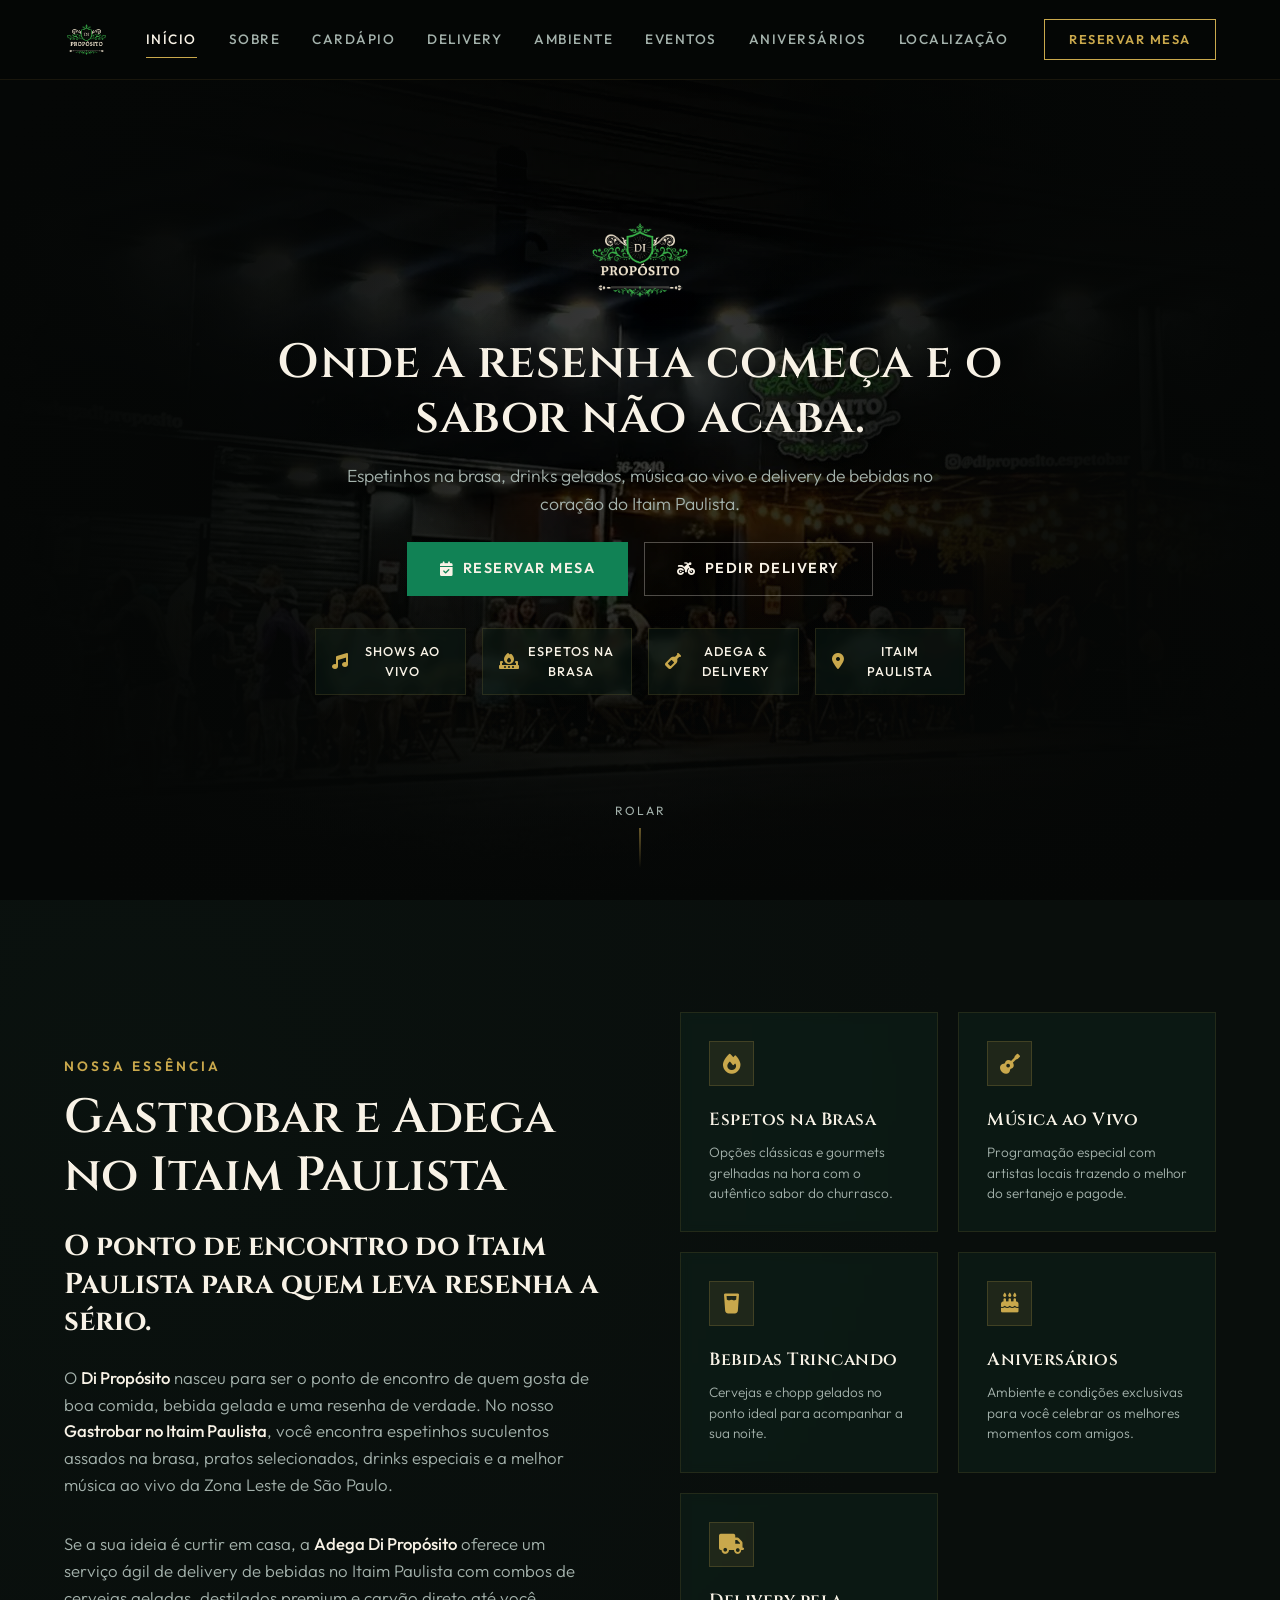
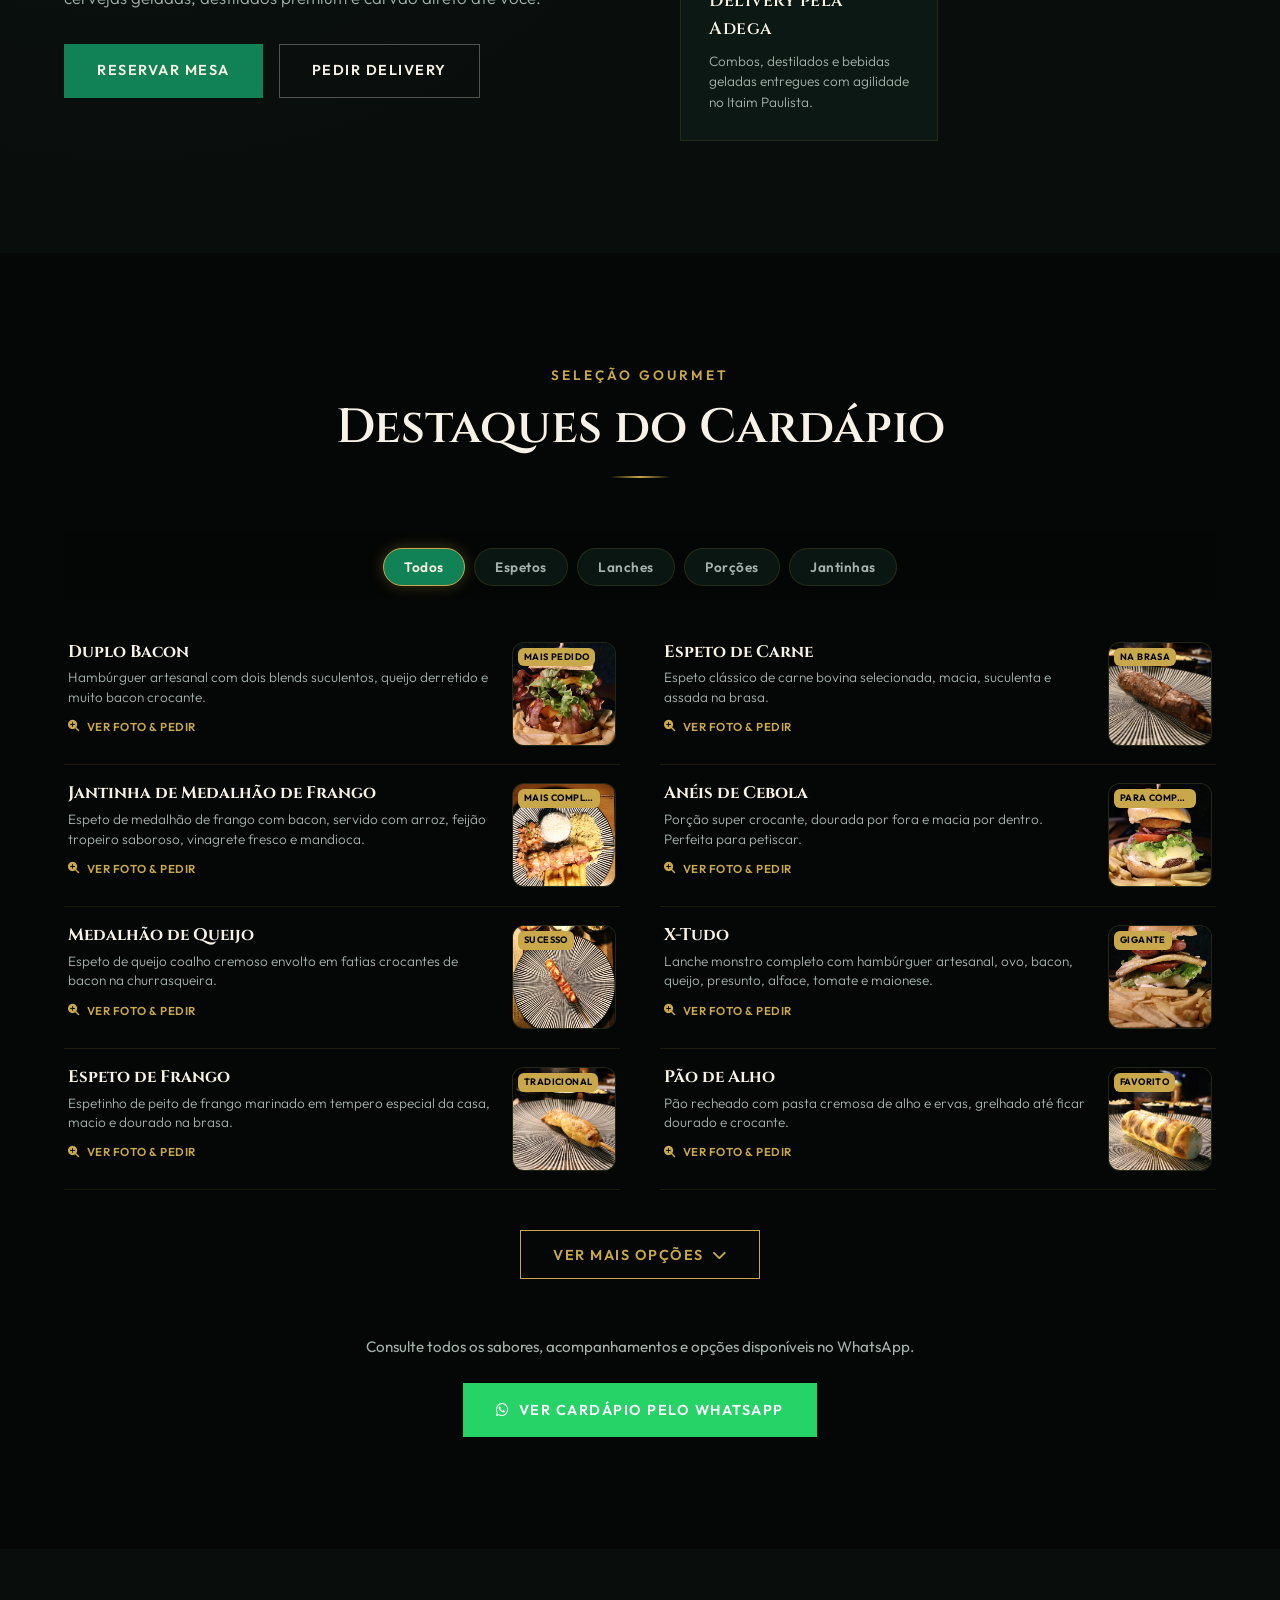
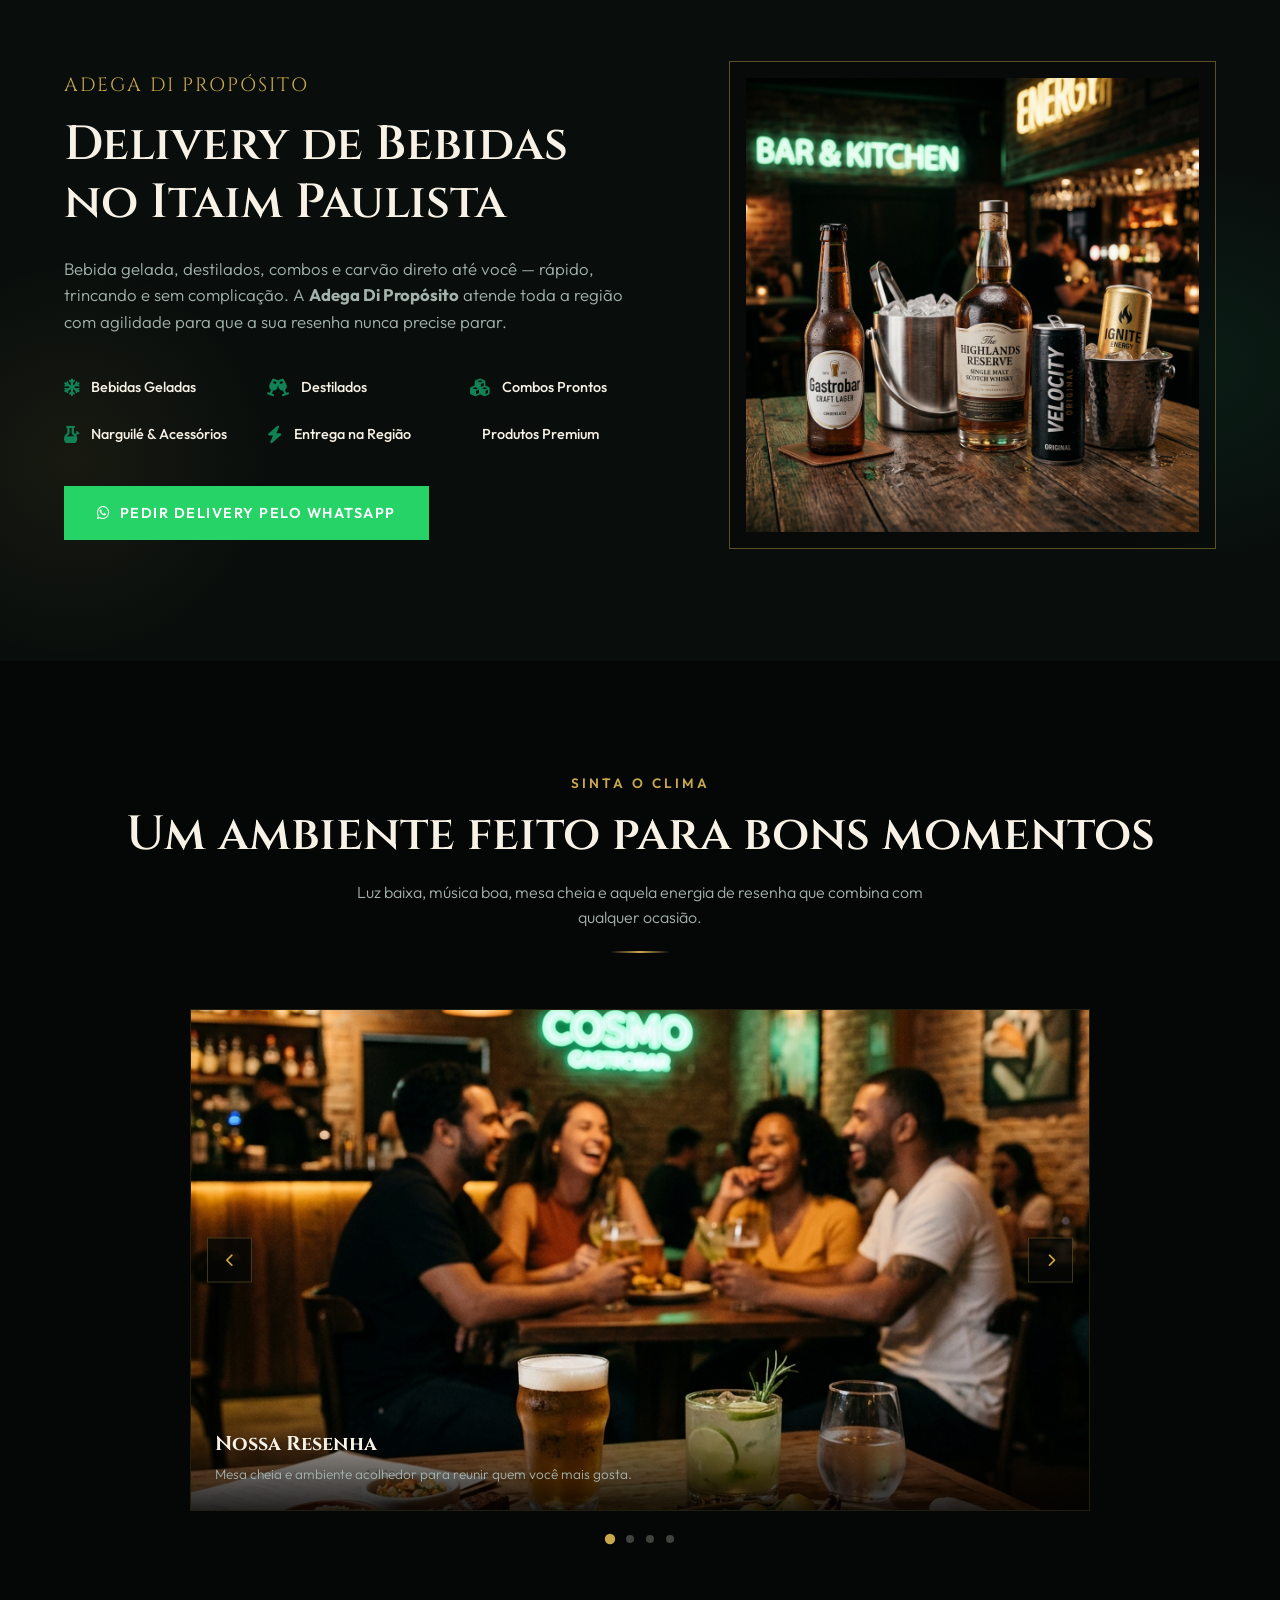
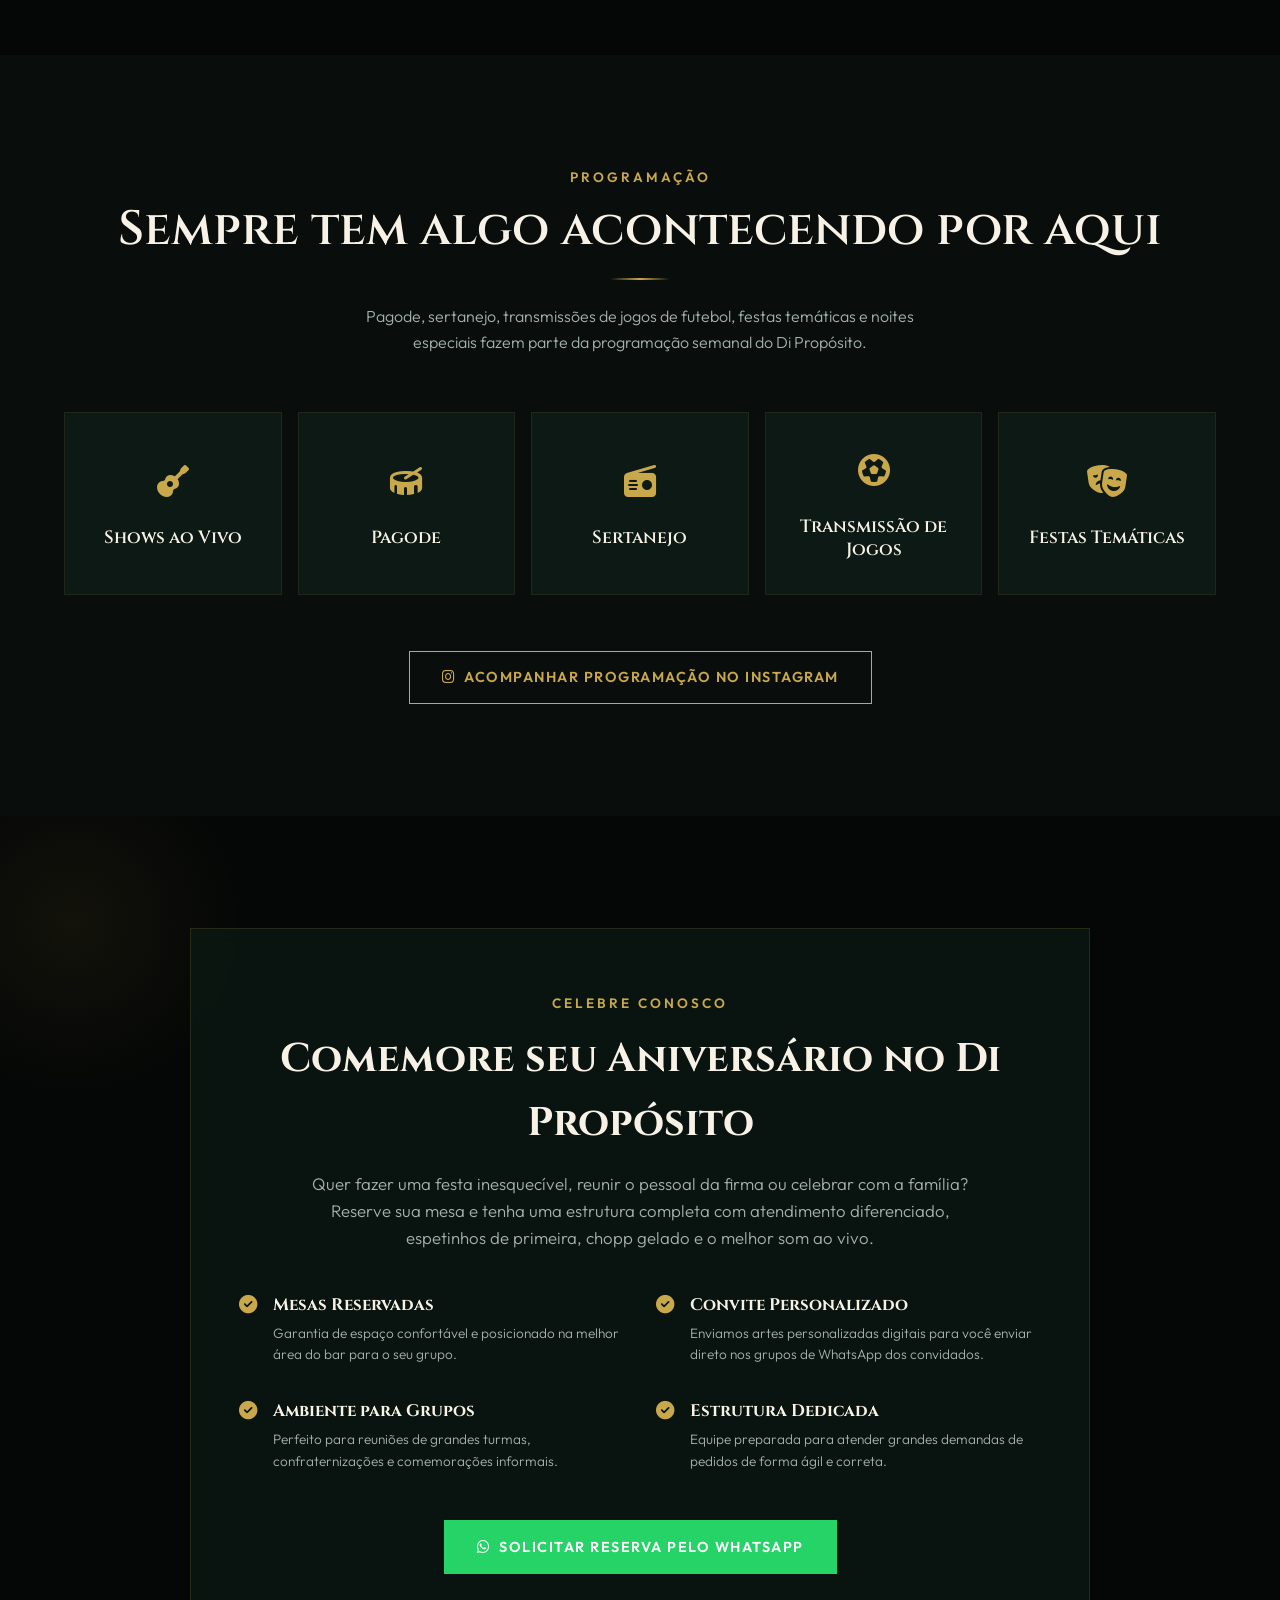
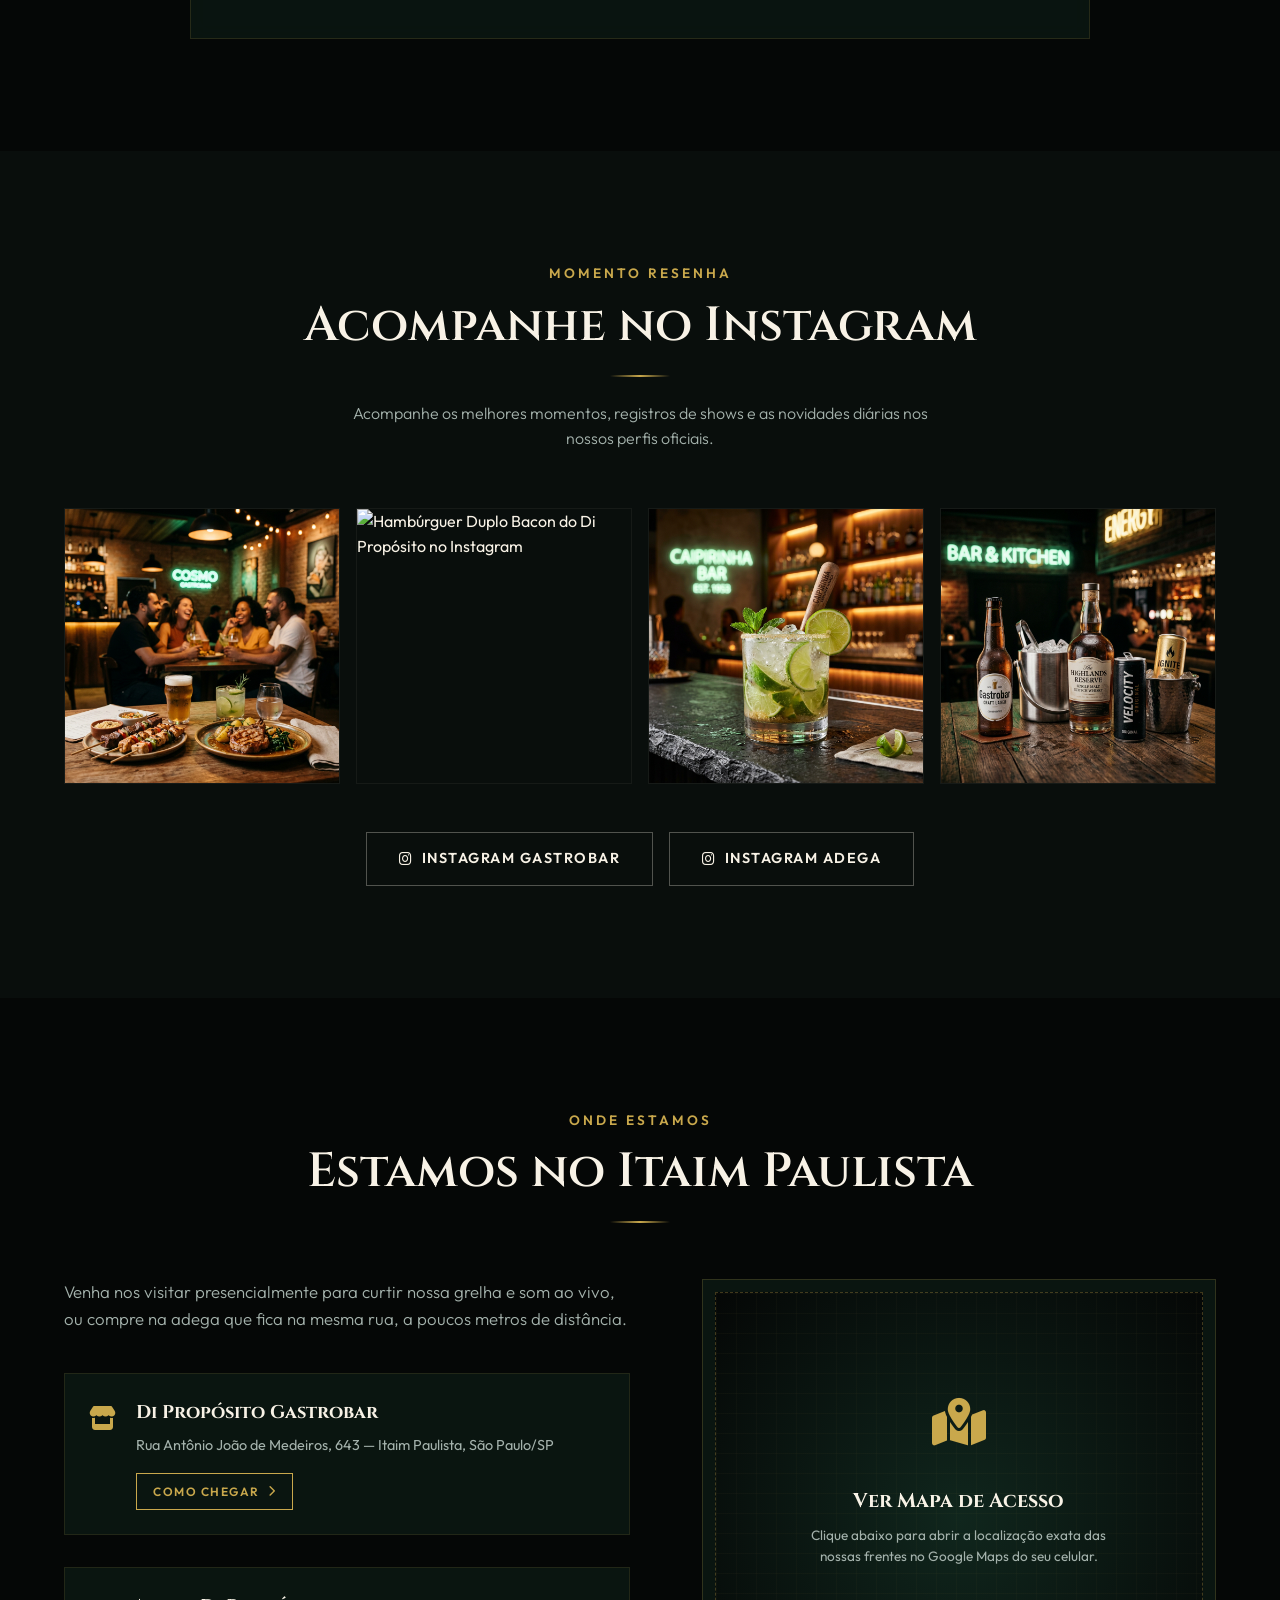
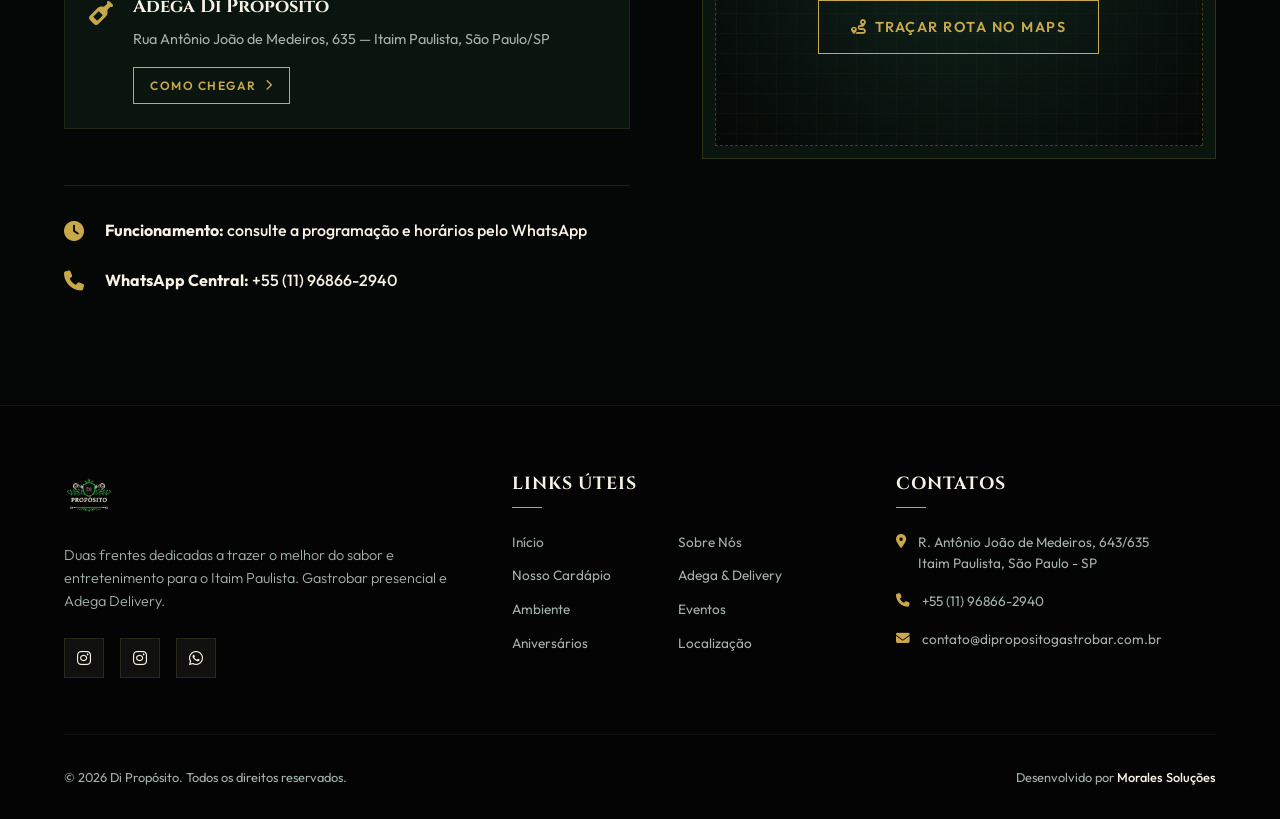
==== commit b86cbf59: "feat: adiciona favicon, SEO tecnico e suporte a buscadores de IA - Gera conjunto de favicons a parti" ====
--- a/index.html
+++ b/index.html
@@ -6,13 +6,33 @@
   <meta name="description" content="Di Propósito Gastrobar e Adega no Itaim Paulista, São Paulo. Espetinhos na brasa, música ao vivo, drinks e delivery de bebidas. Reserve sua mesa pelo WhatsApp.">
   <meta name="keywords" content="Di Propósito, Gastrobar, Adega Di Propósito, Itaim Paulista, Espetinho, Música ao vivo, Delivery de Bebidas, São Paulo, Reservas, Zona Leste SP">
   <meta name="author" content="Morales Soluções">
-  
+  <link rel="canonical" href="https://dipropositogastrobar.com.br/">
+  <meta name="theme-color" content="#050706">
+
+  <!-- Favicons -->
+  <link rel="icon" href="/favicon.ico" sizes="48x48">
+  <link rel="icon" type="image/png" sizes="32x32" href="/favicon-32x32.png">
+  <link rel="icon" type="image/png" sizes="16x16" href="/favicon-16x16.png">
+  <link rel="apple-touch-icon" sizes="180x180" href="/apple-touch-icon.png">
+  <link rel="manifest" href="/site.webmanifest">
+
   <!-- Open Graph / Facebook -->
   <meta property="og:type" content="website">
-  <meta property="og:url" content="https://diproposito.com.br/">
+  <meta property="og:url" content="https://dipropositogastrobar.com.br/">
+  <meta property="og:site_name" content="Di Propósito Gastrobar">
+  <meta property="og:locale" content="pt_BR">
   <meta property="og:title" content="Di Propósito | Gastrobar e Adega no Itaim Paulista">
   <meta property="og:description" content="Di Propósito Gastrobar e Adega no Itaim Paulista, São Paulo. Espetinhos na brasa, música ao vivo, drinks e delivery de bebidas. Reserve sua mesa pelo WhatsApp.">
-  <meta property="og:image" content="img/hero-bg.jpg">
+  <meta property="og:image" content="https://dipropositogastrobar.com.br/img/hero-bg.jpg">
+  <meta property="og:image:width" content="1600">
+  <meta property="og:image:height" content="900">
+  <meta property="og:image:alt" content="Fachada do Di Propósito Gastrobar e Adega à noite, com mesas na calçada e letreiros iluminados">
+
+  <!-- Twitter Card -->
+  <meta name="twitter:card" content="summary_large_image">
+  <meta name="twitter:title" content="Di Propósito | Gastrobar e Adega no Itaim Paulista">
+  <meta name="twitter:description" content="Espetinhos na brasa, música ao vivo, drinks e delivery de bebidas no Itaim Paulista, Zona Leste de São Paulo.">
+  <meta name="twitter:image" content="https://dipropositogastrobar.com.br/img/hero-bg.jpg">
 
   <title>Di Propósito | Gastrobar e Adega no Itaim Paulista</title>
   
@@ -34,10 +54,10 @@
     "@graph": [
       {
         "@type": "BarOrPub",
-        "@id": "https://diproposito.com.br/#gastrobar",
+        "@id": "https://dipropositogastrobar.com.br/#gastrobar",
         "name": "Di Propósito Gastrobar",
-        "image": "https://diproposito.com.br/img/logo.png",
-        "url": "https://diproposito.com.br/#gastrobar",
+        "image": "https://dipropositogastrobar.com.br/img/logo.png",
+        "url": "https://dipropositogastrobar.com.br/#gastrobar",
         "telephone": "+55-11-96866-2940",
         "address": {
           "@type": "PostalAddress",
@@ -53,10 +73,10 @@
       },
       {
         "@type": "LiquorStore",
-        "@id": "https://diproposito.com.br/#adega",
+        "@id": "https://dipropositogastrobar.com.br/#adega",
         "name": "Adega Di Propósito",
-        "image": "https://diproposito.com.br/img/logo.png",
-        "url": "https://diproposito.com.br/#adega",
+        "image": "https://dipropositogastrobar.com.br/img/logo.png",
+        "url": "https://dipropositogastrobar.com.br/#adega",
         "telephone": "+55-11-96866-2940",
         "address": {
           "@type": "PostalAddress",
@@ -769,7 +789,7 @@
             </div>
             <div class="footer-contact-item">
               <i class="fa-solid fa-envelope"></i>
-              <span>contato@diproposito.com.br</span>
+              <span>contato@dipropositogastrobar.com.br</span>
             </div>
           </div>
         </div>
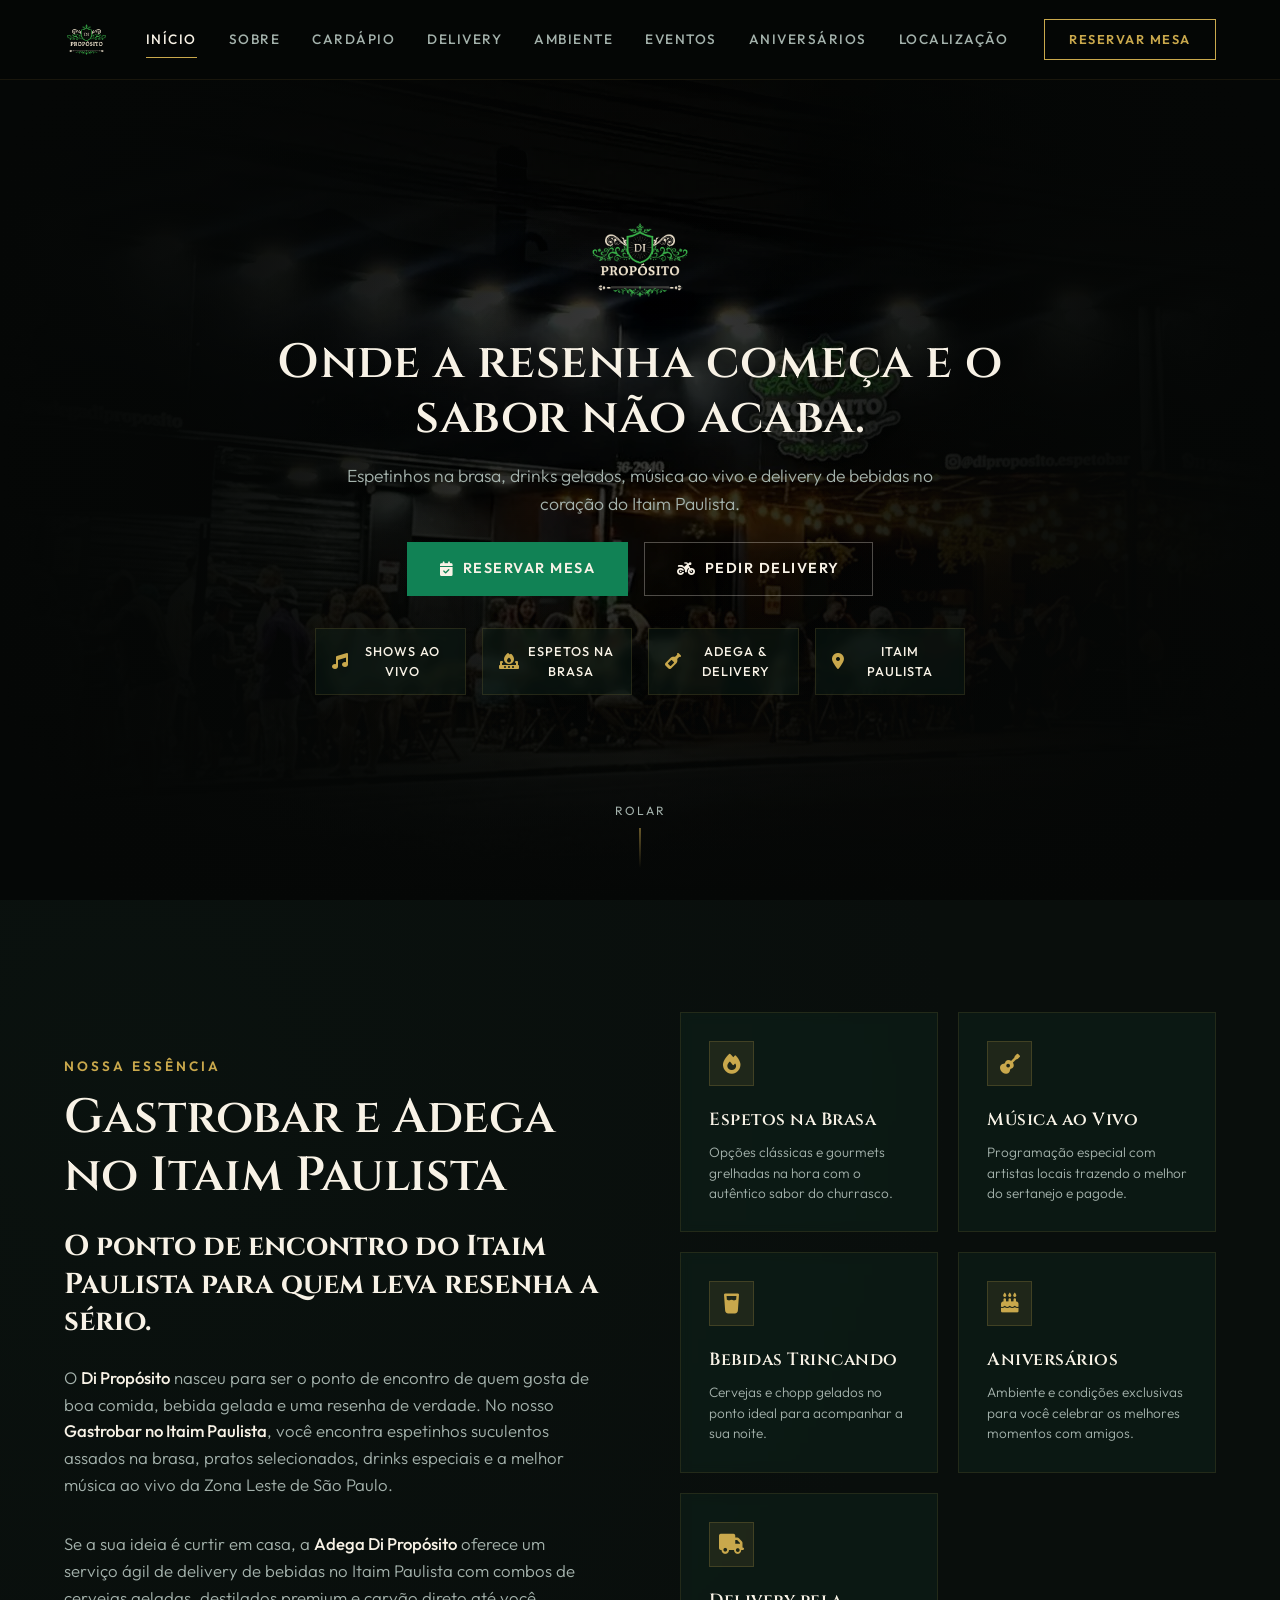
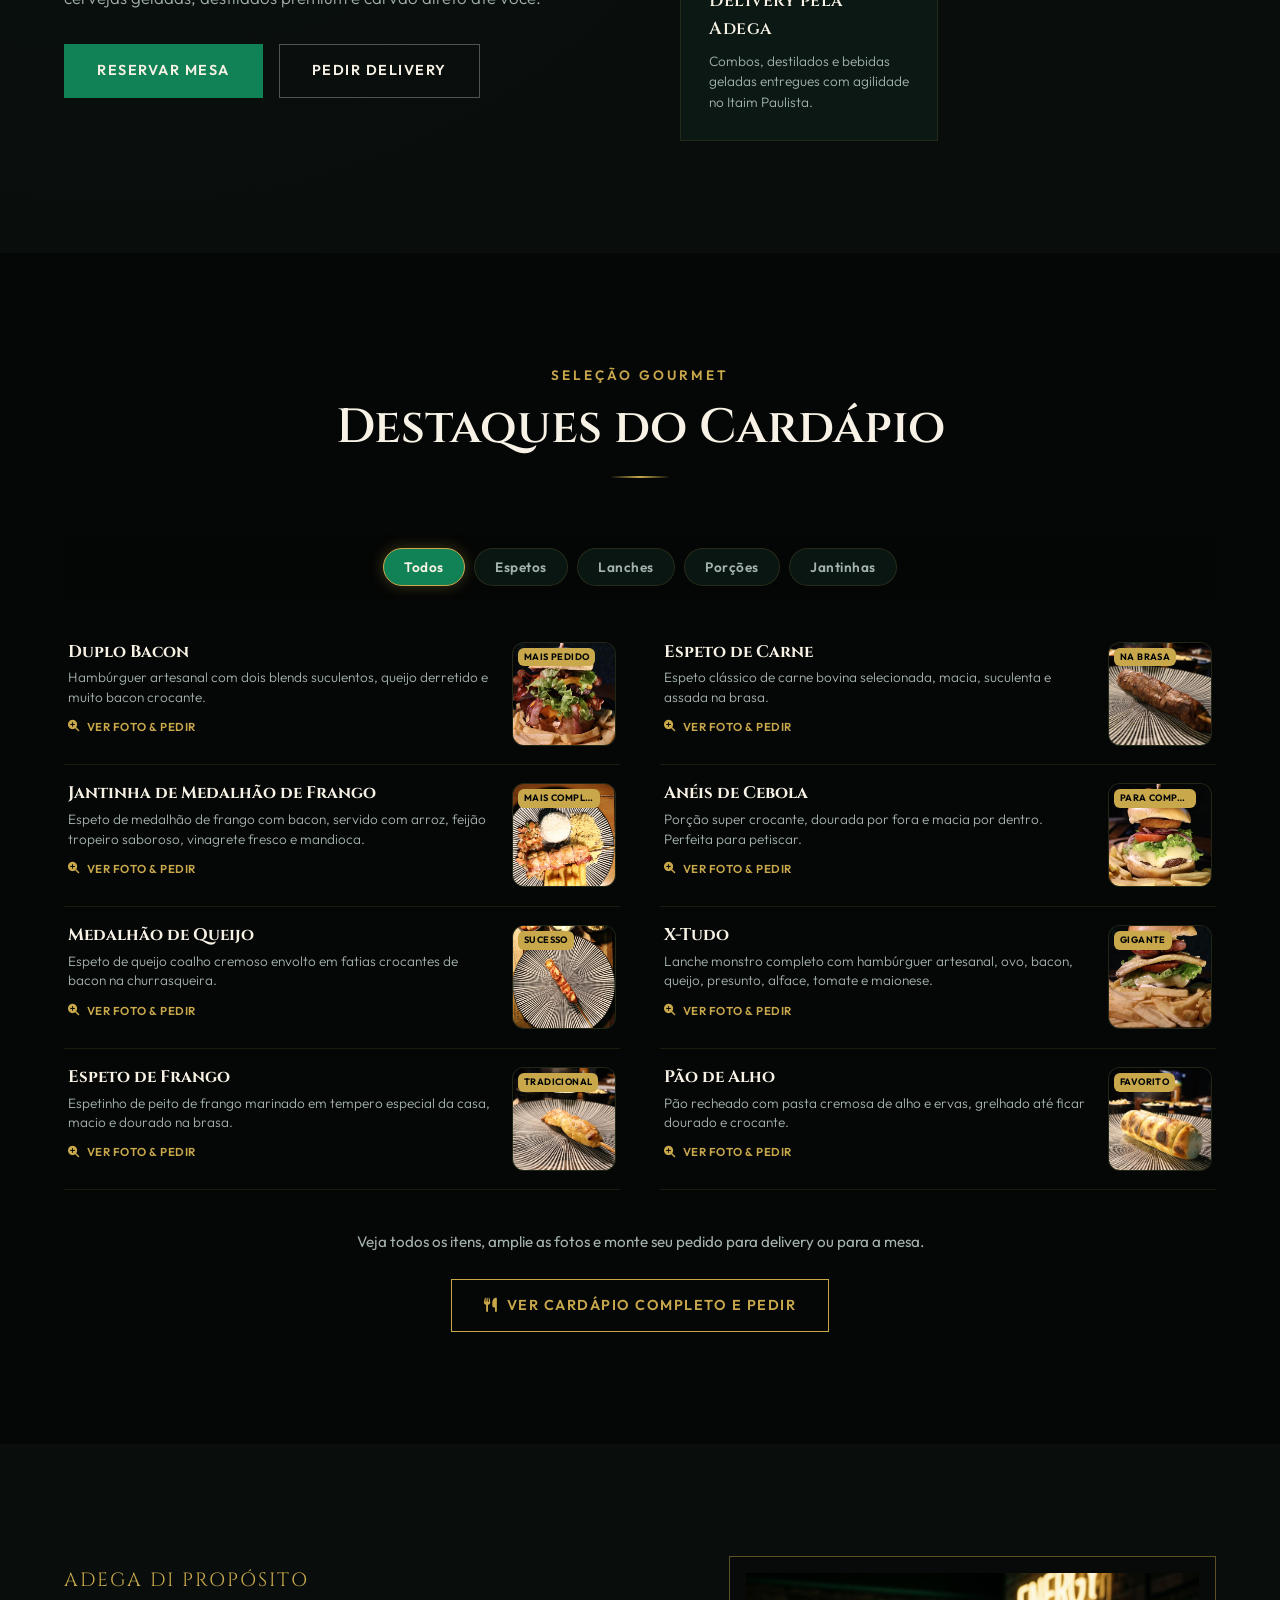
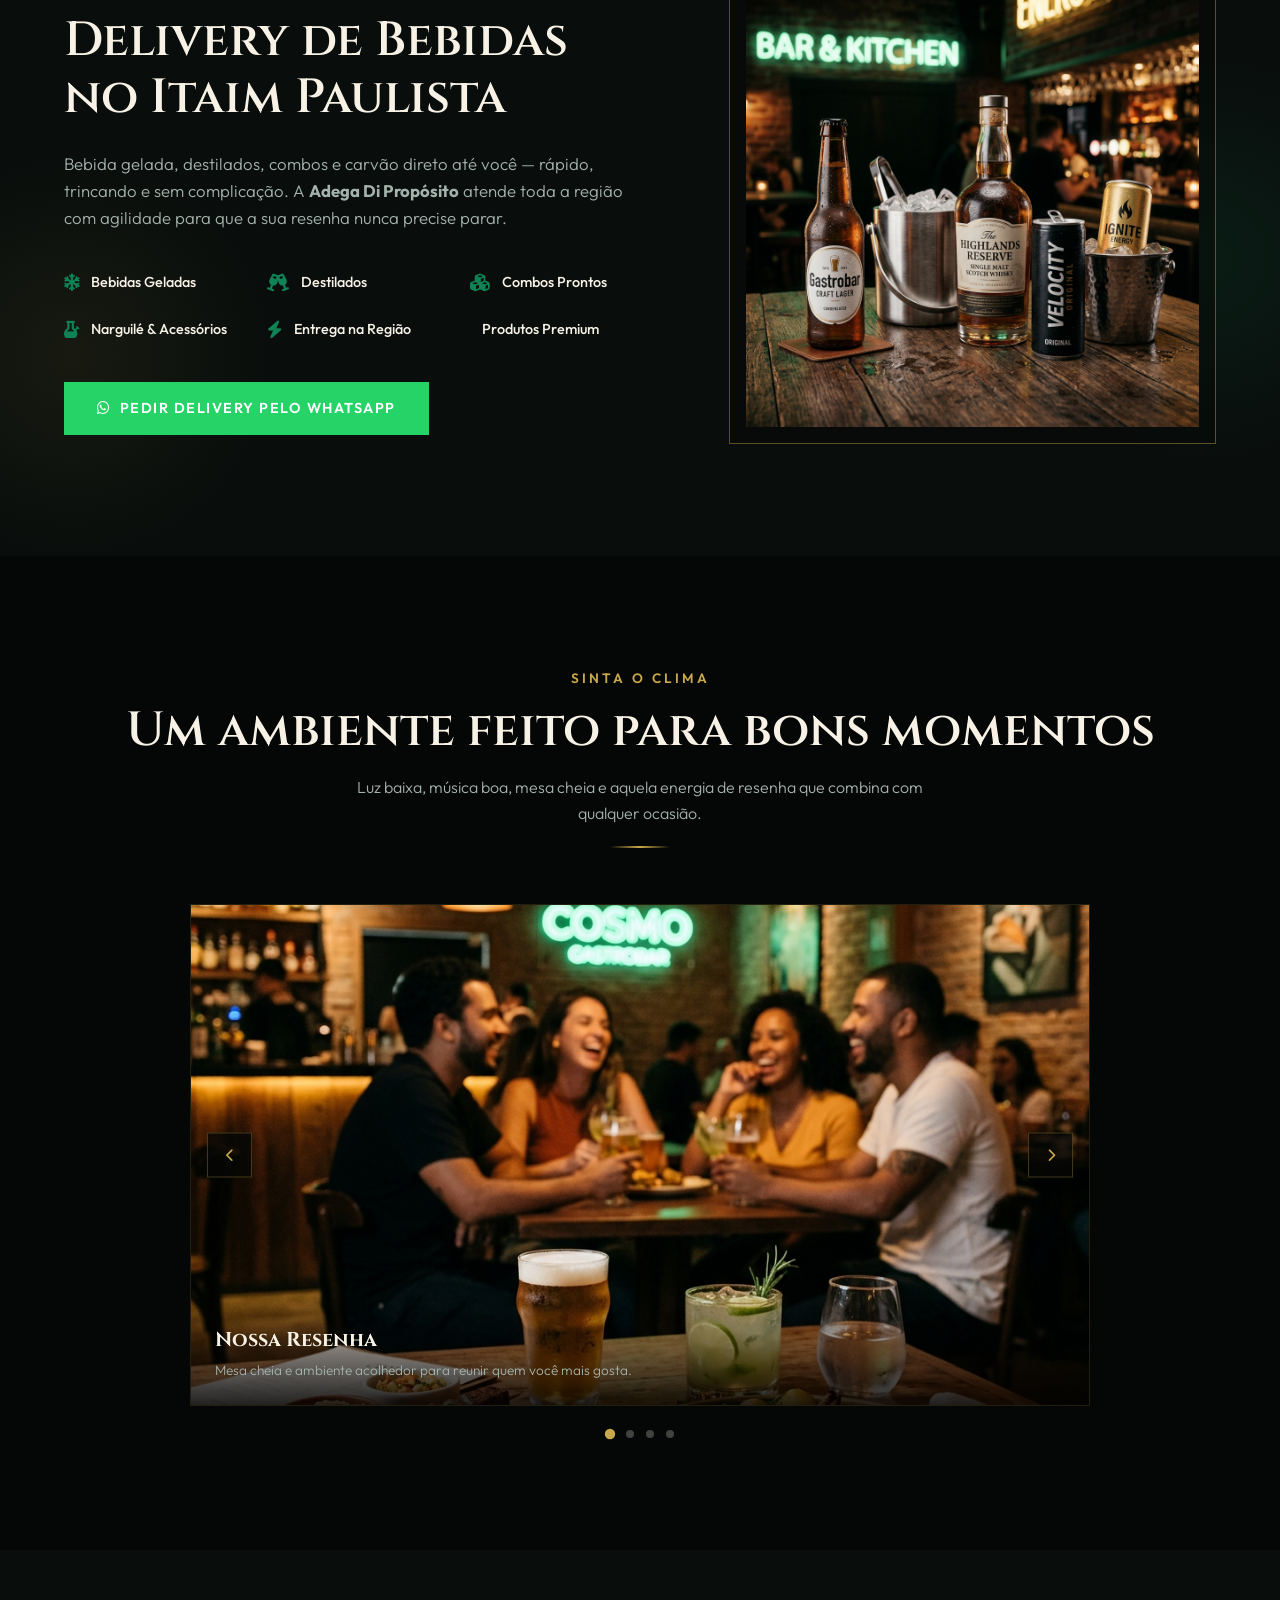
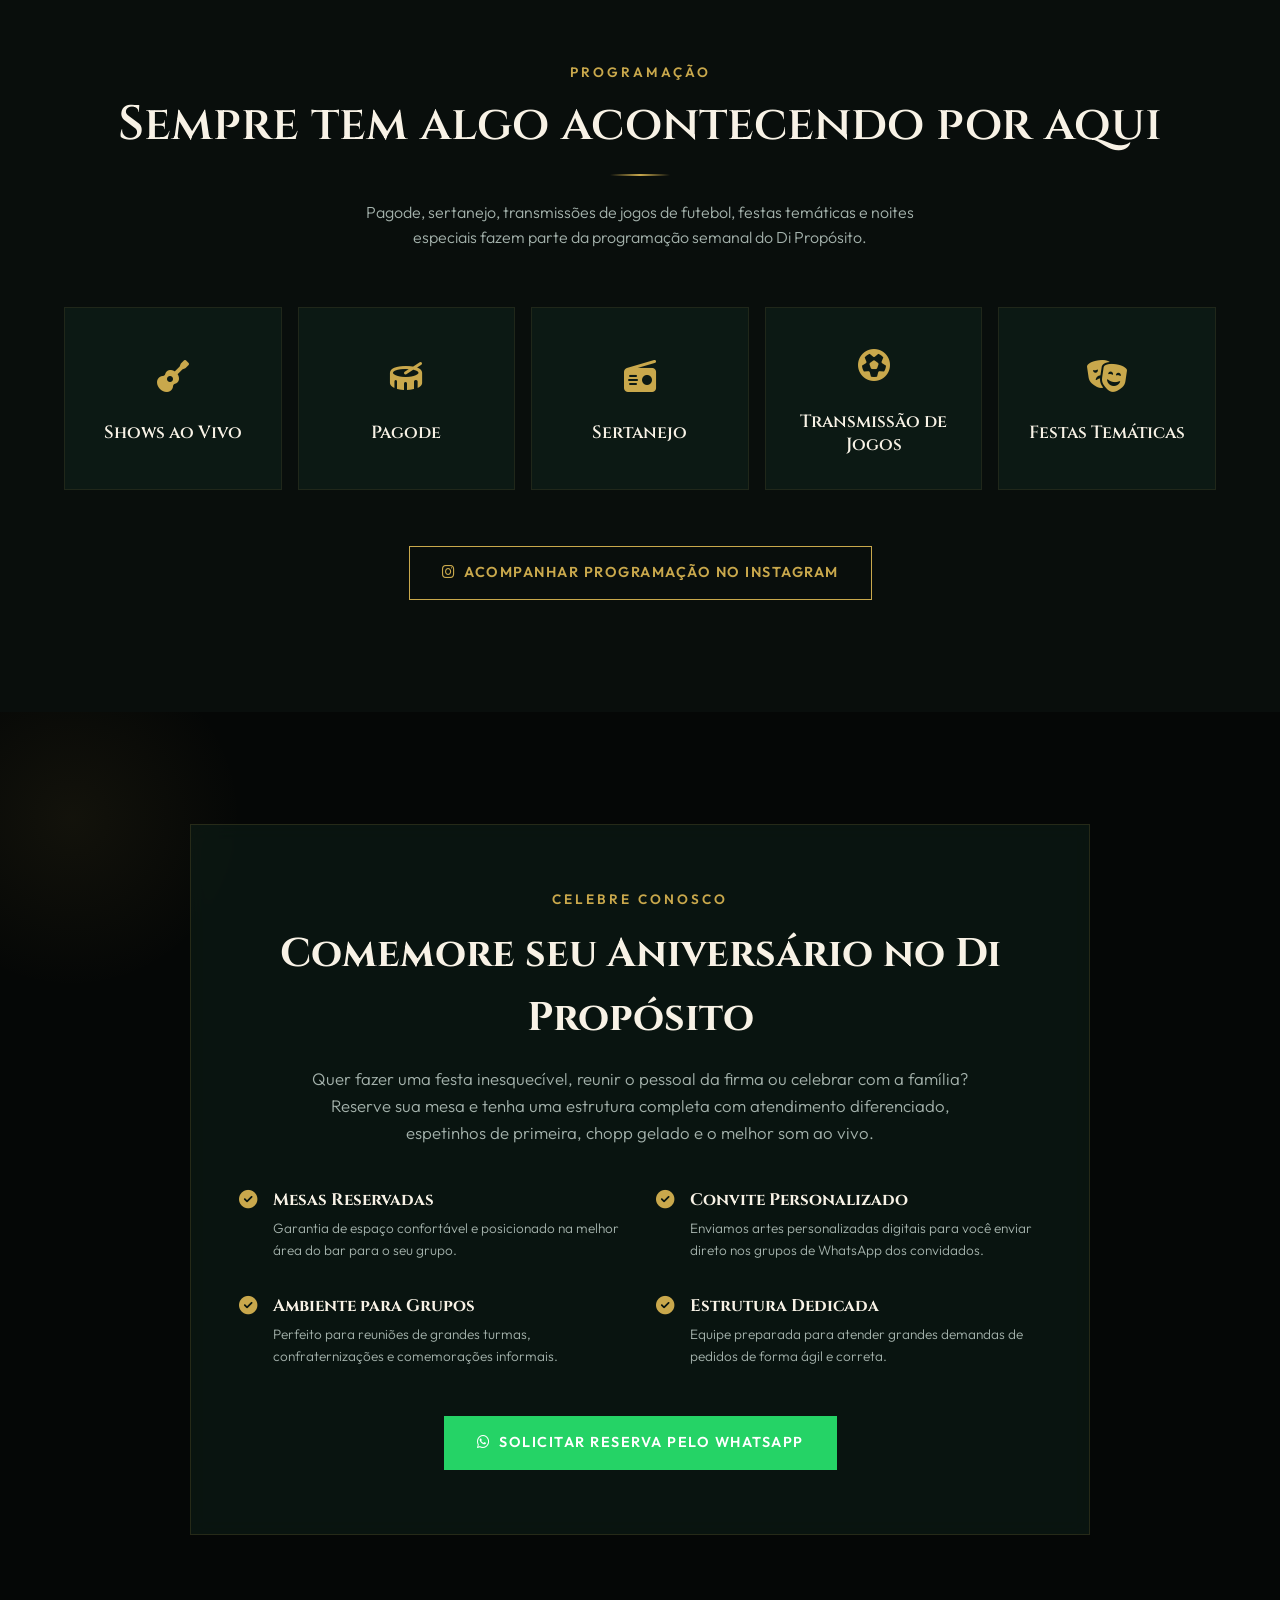
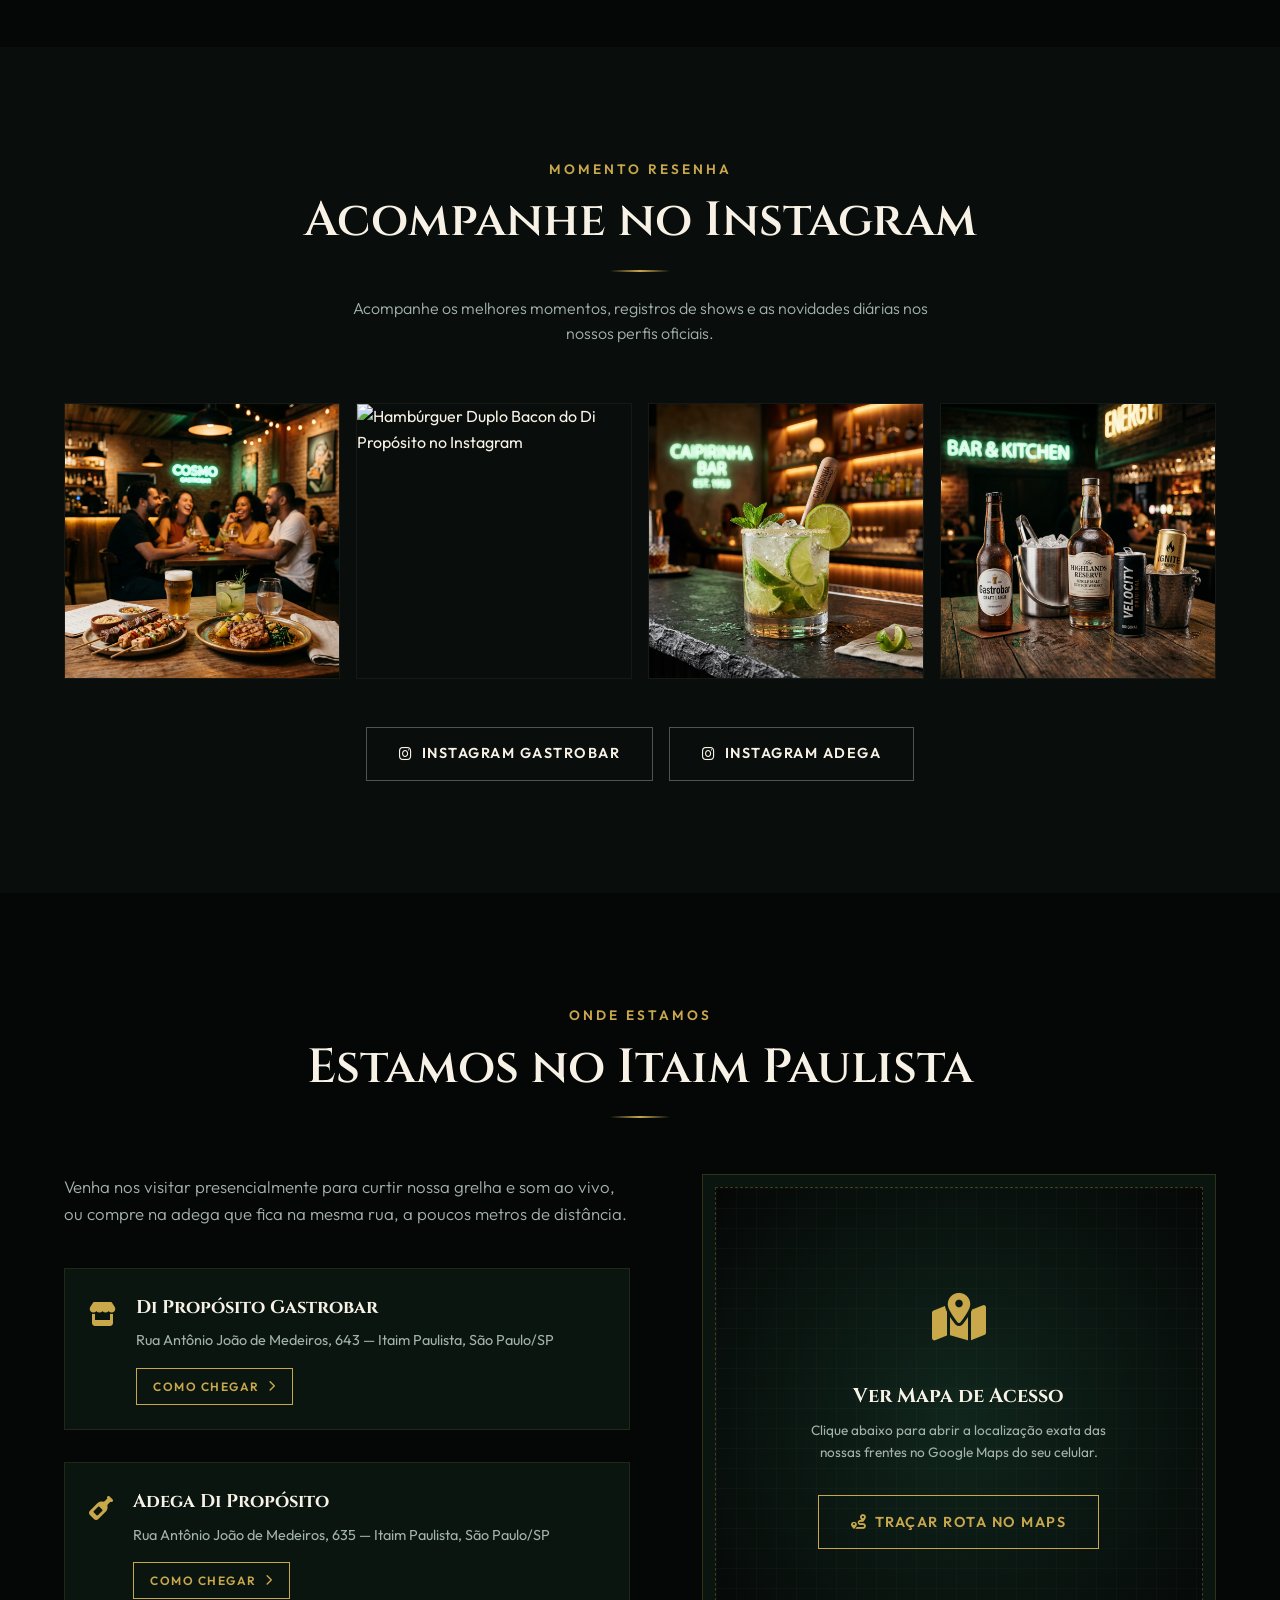
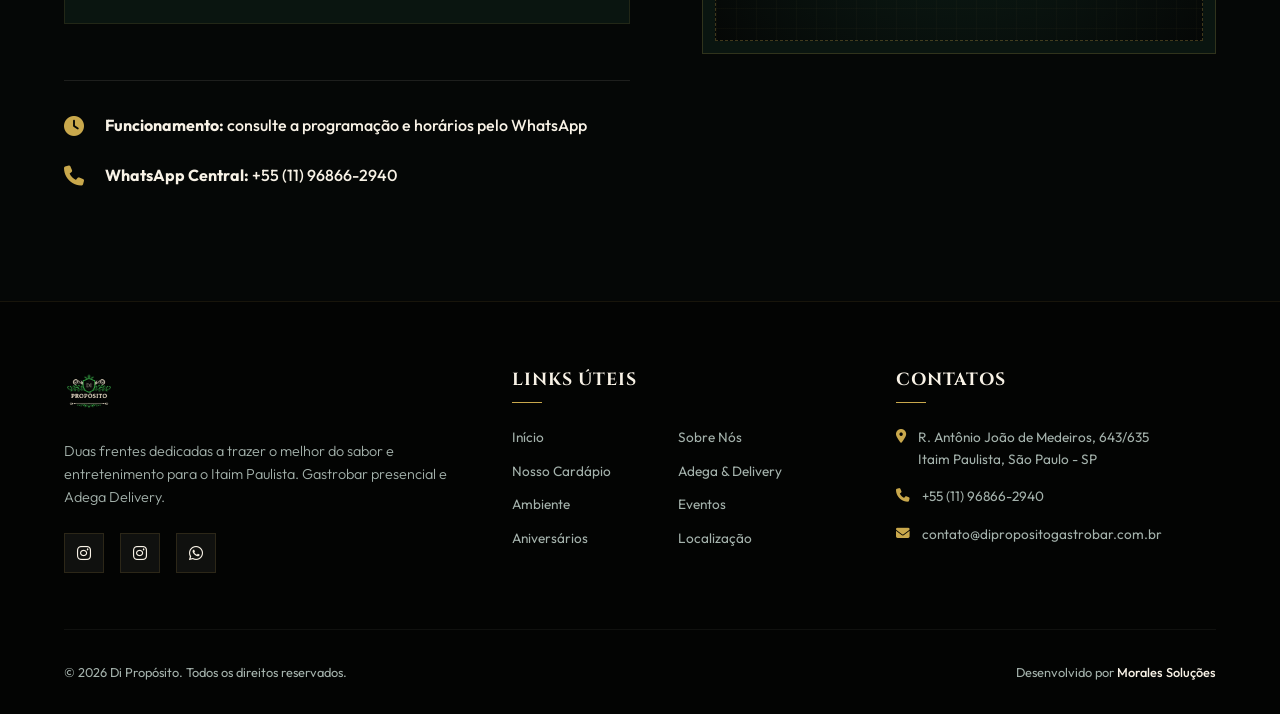
==== commit a657b605: "feat: cria pagina /cardapio com carrinho e pedido via WhatsApp - Nova pagina cardapio.html (cardapio" ====
--- a/index.html
+++ b/index.html
@@ -10,11 +10,11 @@
   <meta name="theme-color" content="#050706">
 
   <!-- Favicons -->
-  <link rel="icon" href="/favicon.ico" sizes="48x48">
-  <link rel="icon" type="image/png" sizes="32x32" href="/favicon-32x32.png">
-  <link rel="icon" type="image/png" sizes="16x16" href="/favicon-16x16.png">
-  <link rel="apple-touch-icon" sizes="180x180" href="/apple-touch-icon.png">
-  <link rel="manifest" href="/site.webmanifest">
+  <link rel="icon" href="favicon.ico" sizes="48x48">
+  <link rel="icon" type="image/png" sizes="32x32" href="favicon-32x32.png">
+  <link rel="icon" type="image/png" sizes="16x16" href="favicon-16x16.png">
+  <link rel="apple-touch-icon" sizes="180x180" href="apple-touch-icon.png">
+  <link rel="manifest" href="site.webmanifest">
 
   <!-- Open Graph / Facebook -->
   <meta property="og:type" content="website">
@@ -313,21 +313,11 @@
       <div class="cardapio-grid reveal delay-1" id="cardapio-grid">
         <!-- Os itens do cardápio serão carregados dinamicamente via JavaScript -->
       </div>
-      
-      <!-- Botão Ver Mais Opções -->
-      <div class="ver-mais-container reveal delay-2" id="ver-mais-container" style="text-align: center; margin-bottom: 3.5rem;">
-        <button id="btn-ver-mais" class="btn btn-gold">
-          Ver mais opções <i class="fa-solid fa-chevron-down"></i>
-        </button>
-      </div>
-      
+
       <div class="cardapio-footer reveal">
-        <p>Consulte todos os sabores, acompanhamentos e opções disponíveis no WhatsApp.</p>
-        <a href="https://wa.me/5511968662940?text=Olá!%20Gostaria%20de%20ver%20o%20cardápio%20completo%20do%20Di%20Propósito." 
-           target="_blank" 
-           class="btn btn-whatsapp" 
-           id="cardapio-btn-whats">
-          <i class="fab fa-whatsapp"></i> Ver Cardápio pelo WhatsApp
+        <p>Veja todos os itens, amplie as fotos e monte seu pedido para delivery ou para a mesa.</p>
+        <a href="cardapio.html" class="btn btn-gold" id="cardapio-btn-full">
+          <i class="fa-solid fa-utensils"></i> Ver cardápio completo e pedir
         </a>
       </div>
     </div>
@@ -835,6 +825,7 @@
   </div>
 
   <!-- Custom JavaScript -->
+  <script src="menu-data.js"></script>
   <script src="script.js"></script>
 </body>
 </html>
--- a/style.css
+++ b/style.css
@@ -2164,3 +2164,428 @@
     right: 10px;
   }
 }
+
+/* -------------------------------------------------------------
+   PÁGINA DEDICADA DO CARDÁPIO (/cardapio)
+------------------------------------------------------------- */
+.cardapio-page {
+  padding-top: var(--header-height);
+}
+
+body.has-cart-bar {
+  padding-bottom: 92px;
+}
+
+.cardapio-page-head {
+  text-align: center;
+  padding: 2.5rem 0 0.5rem;
+}
+
+.cardapio-page-head .section-subtitle {
+  margin-bottom: 0.6rem;
+}
+
+.cardapio-page-sub {
+  color: var(--text-muted);
+  font-size: 0.92rem;
+  line-height: 1.55;
+  max-width: 540px;
+  margin: 1rem auto 0;
+}
+
+.cardapio-page-sub strong {
+  color: var(--text-light);
+}
+
+/* Linha do item nesta página: não é clicável inteira */
+.cardapio-page .menu-row {
+  cursor: default;
+  align-items: center;
+}
+
+/* Ações da linha (ver foto + stepper/adicionar) */
+.menu-row-actions {
+  display: flex;
+  align-items: center;
+  gap: 0.75rem;
+  flex-wrap: wrap;
+  margin-top: 0.85rem;
+}
+
+.menu-row-photo {
+  display: inline-flex;
+  align-items: center;
+  gap: 0.4rem;
+  background: transparent;
+  border: none;
+  padding: 0;
+  cursor: pointer;
+  font-family: var(--font-body);
+  font-size: 0.72rem;
+  font-weight: 600;
+  letter-spacing: 0.5px;
+  text-transform: uppercase;
+  color: var(--accent-gold);
+  transition: opacity 0.2s ease;
+}
+
+.menu-row-photo:hover {
+  opacity: 0.8;
+}
+
+.cardapio-page .menu-row-thumb {
+  padding: 0;
+  cursor: pointer;
+  font: inherit;
+}
+
+/* Stepper de quantidade */
+.stepper {
+  display: inline-flex;
+  align-items: center;
+}
+
+.stepper:not(.stepper--empty) {
+  border: 1px solid var(--accent-green);
+  border-radius: 999px;
+  background: rgba(17, 130, 85, 0.12);
+}
+
+.stepper-btn {
+  width: 34px;
+  height: 34px;
+  display: inline-flex;
+  align-items: center;
+  justify-content: center;
+  background: transparent;
+  border: none;
+  color: var(--text-light);
+  cursor: pointer;
+  font-size: 0.8rem;
+  border-radius: 999px;
+  transition: background 0.2s ease, color 0.2s ease;
+}
+
+.stepper-btn:hover {
+  color: var(--accent-gold);
+}
+
+.stepper-qty {
+  min-width: 26px;
+  text-align: center;
+  font-family: var(--font-body);
+  font-weight: 700;
+  font-size: 0.9rem;
+  color: var(--text-light);
+}
+
+.add-btn {
+  display: inline-flex;
+  align-items: center;
+  gap: 0.4rem;
+  background: transparent;
+  color: var(--accent-gold);
+  border: 1px solid var(--accent-gold);
+  border-radius: 999px;
+  padding: 0.45rem 1.1rem;
+  font-family: var(--font-body);
+  font-size: 0.78rem;
+  font-weight: 700;
+  text-transform: uppercase;
+  letter-spacing: 0.5px;
+  cursor: pointer;
+  transition: var(--transition);
+}
+
+.add-btn:hover {
+  background: var(--accent-gold);
+  color: var(--bg-dark);
+  box-shadow: 0 0 15px var(--gold-glow);
+}
+
+/* Controle de adicionar dentro do lightbox */
+.lightbox-cart-control {
+  margin-top: 0.5rem;
+}
+
+.lightbox-cart-control .stepper:not(.stepper--empty) {
+  transform: scale(1.1);
+  transform-origin: left center;
+}
+
+.lightbox-cart-control .add-btn {
+  padding: 0.8rem 1.8rem;
+  font-size: 0.85rem;
+}
+
+/* -------------------------------------------------------------
+   BARRA FLUTUANTE DO CARRINHO
+------------------------------------------------------------- */
+.cart-bar {
+  position: fixed;
+  left: 50%;
+  transform: translateX(-50%);
+  bottom: 16px;
+  width: calc(100% - 2rem);
+  max-width: 560px;
+  z-index: 900;
+  display: flex;
+  align-items: center;
+  justify-content: space-between;
+  gap: 1rem;
+  padding: 0.85rem 1.1rem 0.85rem 1rem;
+  background: linear-gradient(135deg, var(--accent-green) 0%, #0d5c3b 100%);
+  border: 1px solid var(--accent-gold);
+  border-radius: 16px;
+  box-shadow: 0 10px 30px rgba(0, 0, 0, 0.5);
+  cursor: pointer;
+  color: #fff;
+  font-family: var(--font-body);
+  animation: cartBarUp 0.35s cubic-bezier(0.16, 1, 0.3, 1);
+}
+
+@keyframes cartBarUp {
+  from { opacity: 0; transform: translate(-50%, 20px); }
+  to   { opacity: 1; transform: translate(-50%, 0); }
+}
+
+.cart-bar-left {
+  display: inline-flex;
+  align-items: center;
+  gap: 0.7rem;
+}
+
+.cart-bar-icon {
+  position: relative;
+  font-size: 1.2rem;
+  display: inline-flex;
+}
+
+.cart-bar-count {
+  position: absolute;
+  top: -8px;
+  right: -10px;
+  min-width: 18px;
+  height: 18px;
+  padding: 0 4px;
+  background: var(--accent-gold);
+  color: var(--bg-dark);
+  border-radius: 999px;
+  font-size: 0.68rem;
+  font-weight: 800;
+  display: flex;
+  align-items: center;
+  justify-content: center;
+  line-height: 1;
+}
+
+.cart-bar-text {
+  font-weight: 700;
+  font-size: 0.95rem;
+  letter-spacing: 0.3px;
+}
+
+.cart-bar-cta {
+  display: inline-flex;
+  align-items: center;
+  gap: 0.4rem;
+  font-size: 0.8rem;
+  font-weight: 600;
+  color: var(--accent-gold);
+  white-space: nowrap;
+}
+
+/* -------------------------------------------------------------
+   SHEET DO PEDIDO (carrinho)
+------------------------------------------------------------- */
+.cart-modal .lightbox-content {
+  max-width: 480px;
+}
+
+.cart-body {
+  padding: 0.5rem 1.5rem 2rem;
+}
+
+.cart-heading {
+  font-family: var(--font-title);
+  color: var(--accent-gold);
+  font-size: 1.5rem;
+  margin-bottom: 1.2rem;
+  letter-spacing: 0.5px;
+}
+
+.cart-empty {
+  text-align: center;
+  color: var(--text-muted);
+  font-size: 0.92rem;
+  line-height: 1.6;
+  padding: 2rem 0 2.5rem;
+}
+
+.cart-empty i {
+  display: block;
+  font-size: 2rem;
+  color: rgba(201, 168, 76, 0.5);
+  margin-bottom: 0.9rem;
+}
+
+.cart-items {
+  display: flex;
+  flex-direction: column;
+}
+
+.cart-line {
+  display: flex;
+  align-items: center;
+  justify-content: space-between;
+  gap: 1rem;
+  padding: 0.8rem 0;
+  border-bottom: 1px solid rgba(201, 168, 76, 0.12);
+}
+
+.cart-line-name {
+  font-family: var(--font-body);
+  color: var(--text-light);
+  font-size: 0.95rem;
+  font-weight: 500;
+}
+
+.cart-order-box {
+  margin-top: 1.6rem;
+}
+
+.cart-section-label {
+  display: block;
+  font-family: var(--font-body);
+  font-size: 0.75rem;
+  font-weight: 700;
+  text-transform: uppercase;
+  letter-spacing: 1px;
+  color: var(--text-muted);
+  margin-bottom: 0.75rem;
+}
+
+.order-type-toggle {
+  display: grid;
+  grid-template-columns: 1fr 1fr;
+  gap: 0.6rem;
+  margin-bottom: 1.1rem;
+}
+
+.order-type-btn {
+  display: inline-flex;
+  align-items: center;
+  justify-content: center;
+  gap: 0.5rem;
+  padding: 0.75rem 0.5rem;
+  background: rgba(16, 38, 29, 0.55);
+  border: 1px solid rgba(201, 168, 76, 0.18);
+  border-radius: 12px;
+  color: var(--text-muted);
+  font-family: var(--font-body);
+  font-size: 0.85rem;
+  font-weight: 600;
+  cursor: pointer;
+  transition: var(--transition);
+}
+
+.order-type-btn.active {
+  color: var(--text-light);
+  border-color: var(--accent-gold);
+  background: var(--accent-green);
+  box-shadow: 0 0 15px var(--gold-glow);
+}
+
+.cart-fields {
+  display: flex;
+  flex-direction: column;
+  gap: 0.6rem;
+  margin-bottom: 1.1rem;
+}
+
+/* Garante que o atributo [hidden] vença o display:flex acima */
+.cart-fields[hidden] {
+  display: none;
+}
+
+.cart-bar[hidden] {
+  display: none;
+}
+
+.cart-input {
+  width: 100%;
+  background: rgba(5, 7, 6, 0.6);
+  border: 1px solid rgba(201, 168, 76, 0.2);
+  border-radius: 10px;
+  padding: 0.8rem 0.9rem;
+  color: var(--text-light);
+  font-family: var(--font-body);
+  font-size: 0.95rem;
+  resize: vertical;
+  transition: border-color 0.2s ease;
+}
+
+.cart-input::placeholder {
+  color: rgba(164, 178, 172, 0.7);
+}
+
+.cart-input:focus {
+  outline: none;
+  border-color: var(--accent-gold);
+}
+
+.cart-error {
+  color: #ff8a7a;
+  font-size: 0.85rem;
+  font-weight: 500;
+  margin-bottom: 0.8rem;
+  text-align: center;
+}
+
+.btn-cart-send {
+  width: 100%;
+  display: inline-flex;
+  align-items: center;
+  justify-content: center;
+  gap: 0.6rem;
+  background: #25D366;
+  color: #05261a;
+  border: none;
+  border-radius: 12px;
+  padding: 1rem;
+  font-family: var(--font-body);
+  font-size: 1rem;
+  font-weight: 700;
+  cursor: pointer;
+  transition: var(--transition);
+}
+
+.btn-cart-send:hover {
+  box-shadow: 0 0 20px rgba(37, 211, 102, 0.4);
+  transform: translateY(-2px);
+}
+
+.cart-clear {
+  display: block;
+  width: 100%;
+  margin-top: 0.9rem;
+  background: transparent;
+  border: none;
+  color: var(--text-muted);
+  font-family: var(--font-body);
+  font-size: 0.82rem;
+  text-decoration: underline;
+  text-underline-offset: 3px;
+  cursor: pointer;
+  transition: color 0.2s ease;
+}
+
+.cart-clear:hover {
+  color: #ff8a7a;
+}
+
+@media (min-width: 768px) {
+  .cart-bar {
+    bottom: 24px;
+  }
+}
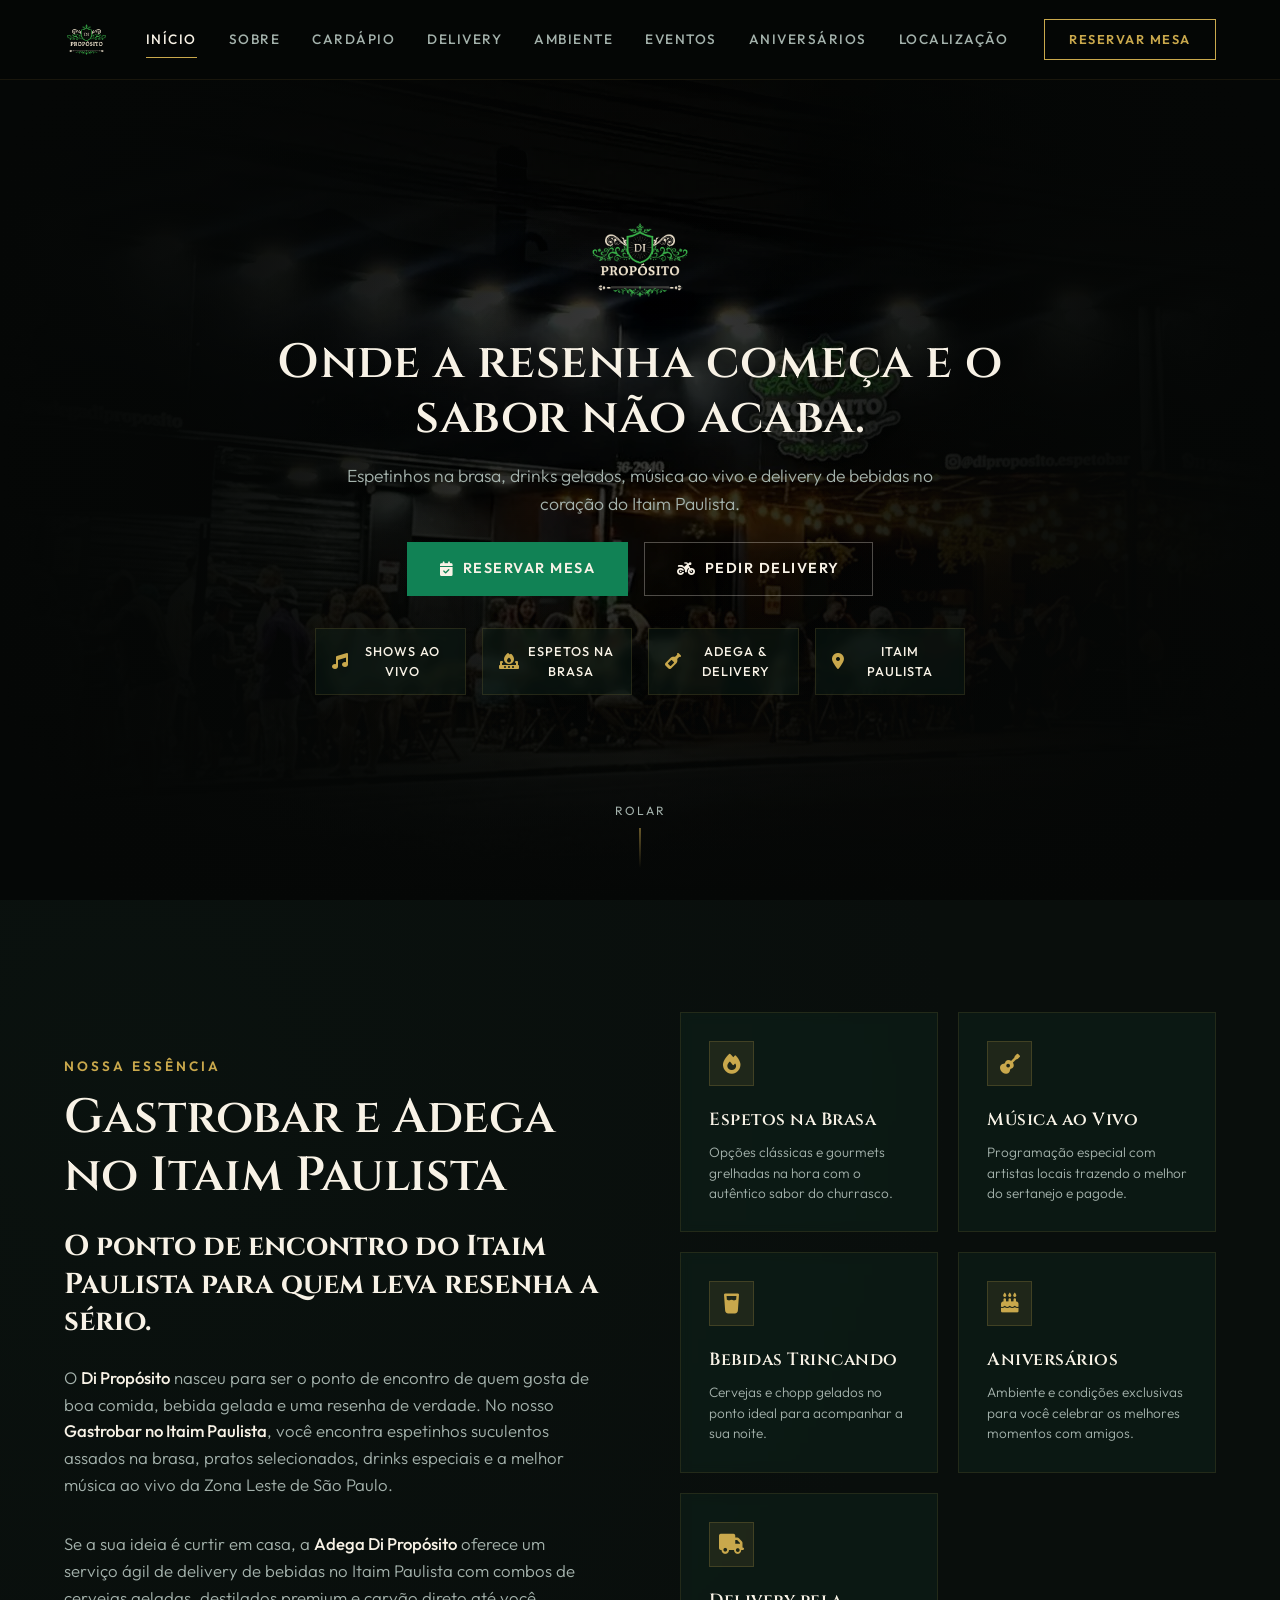
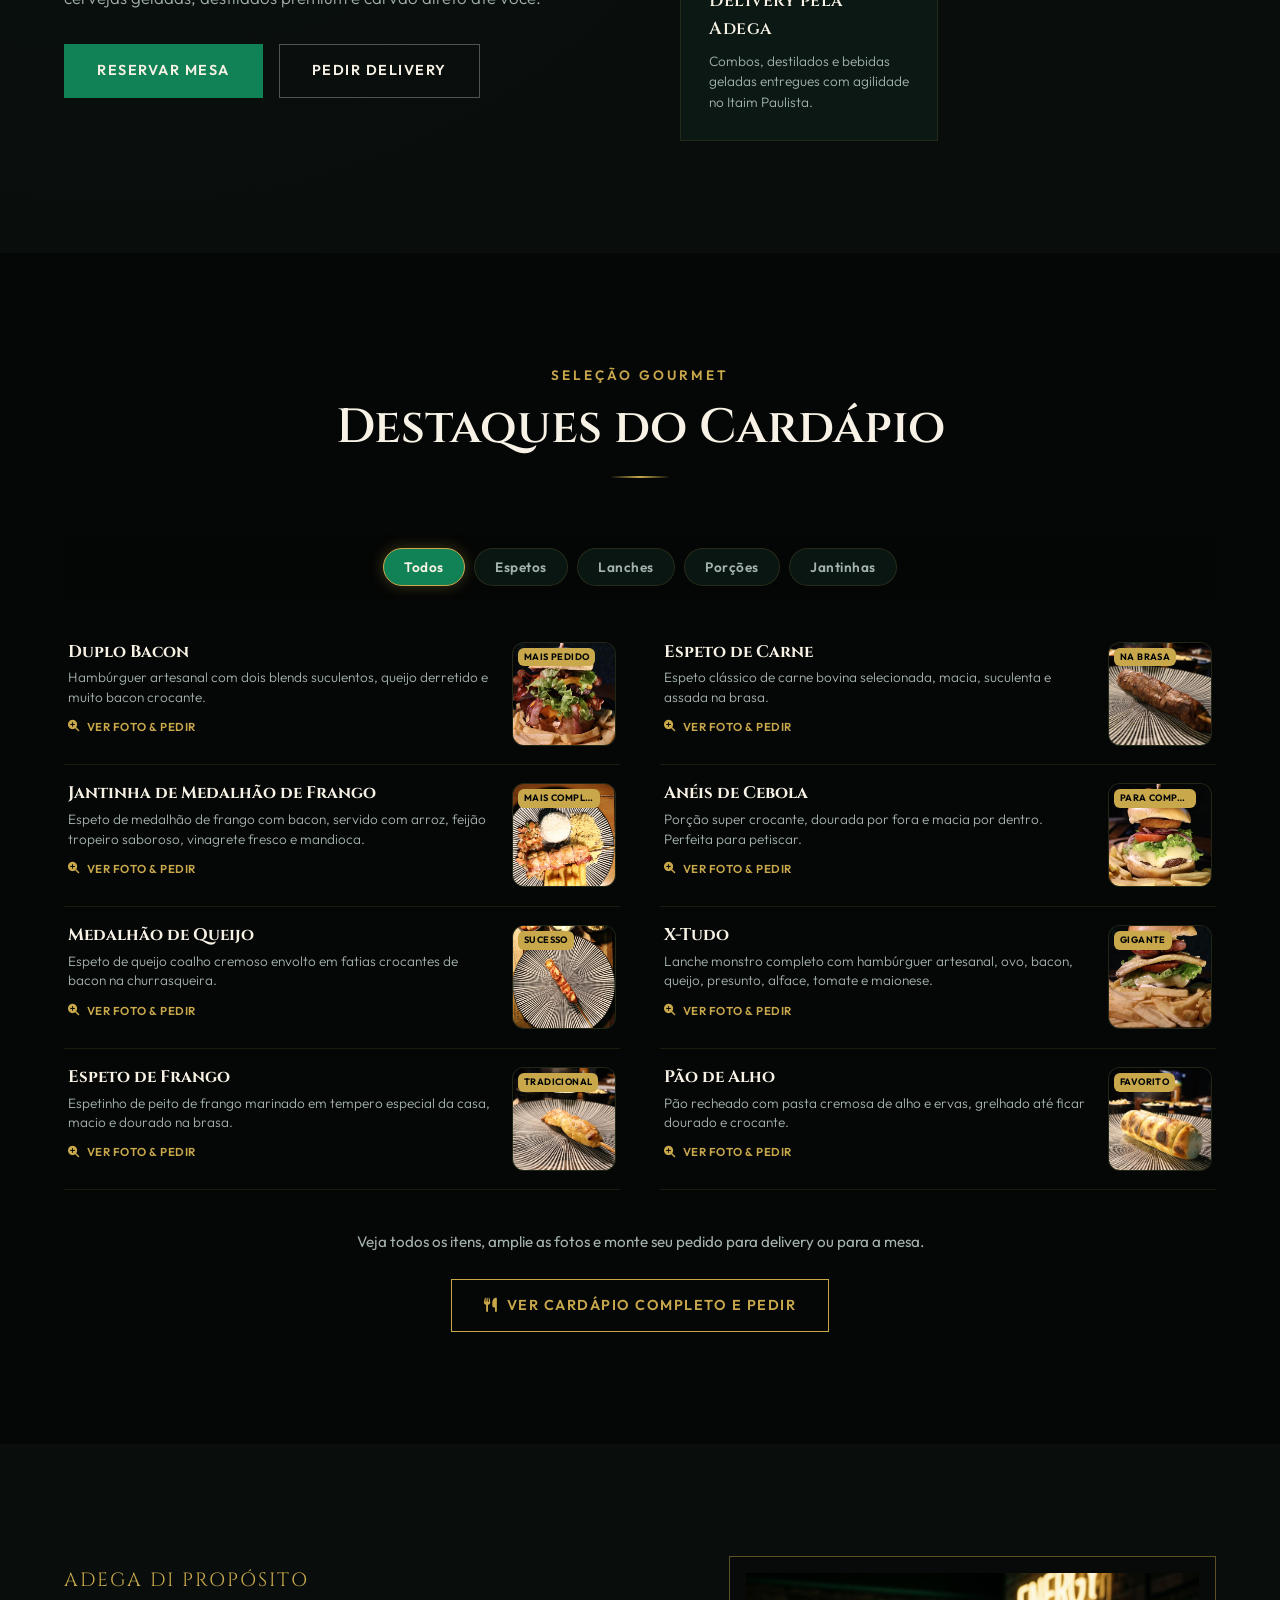
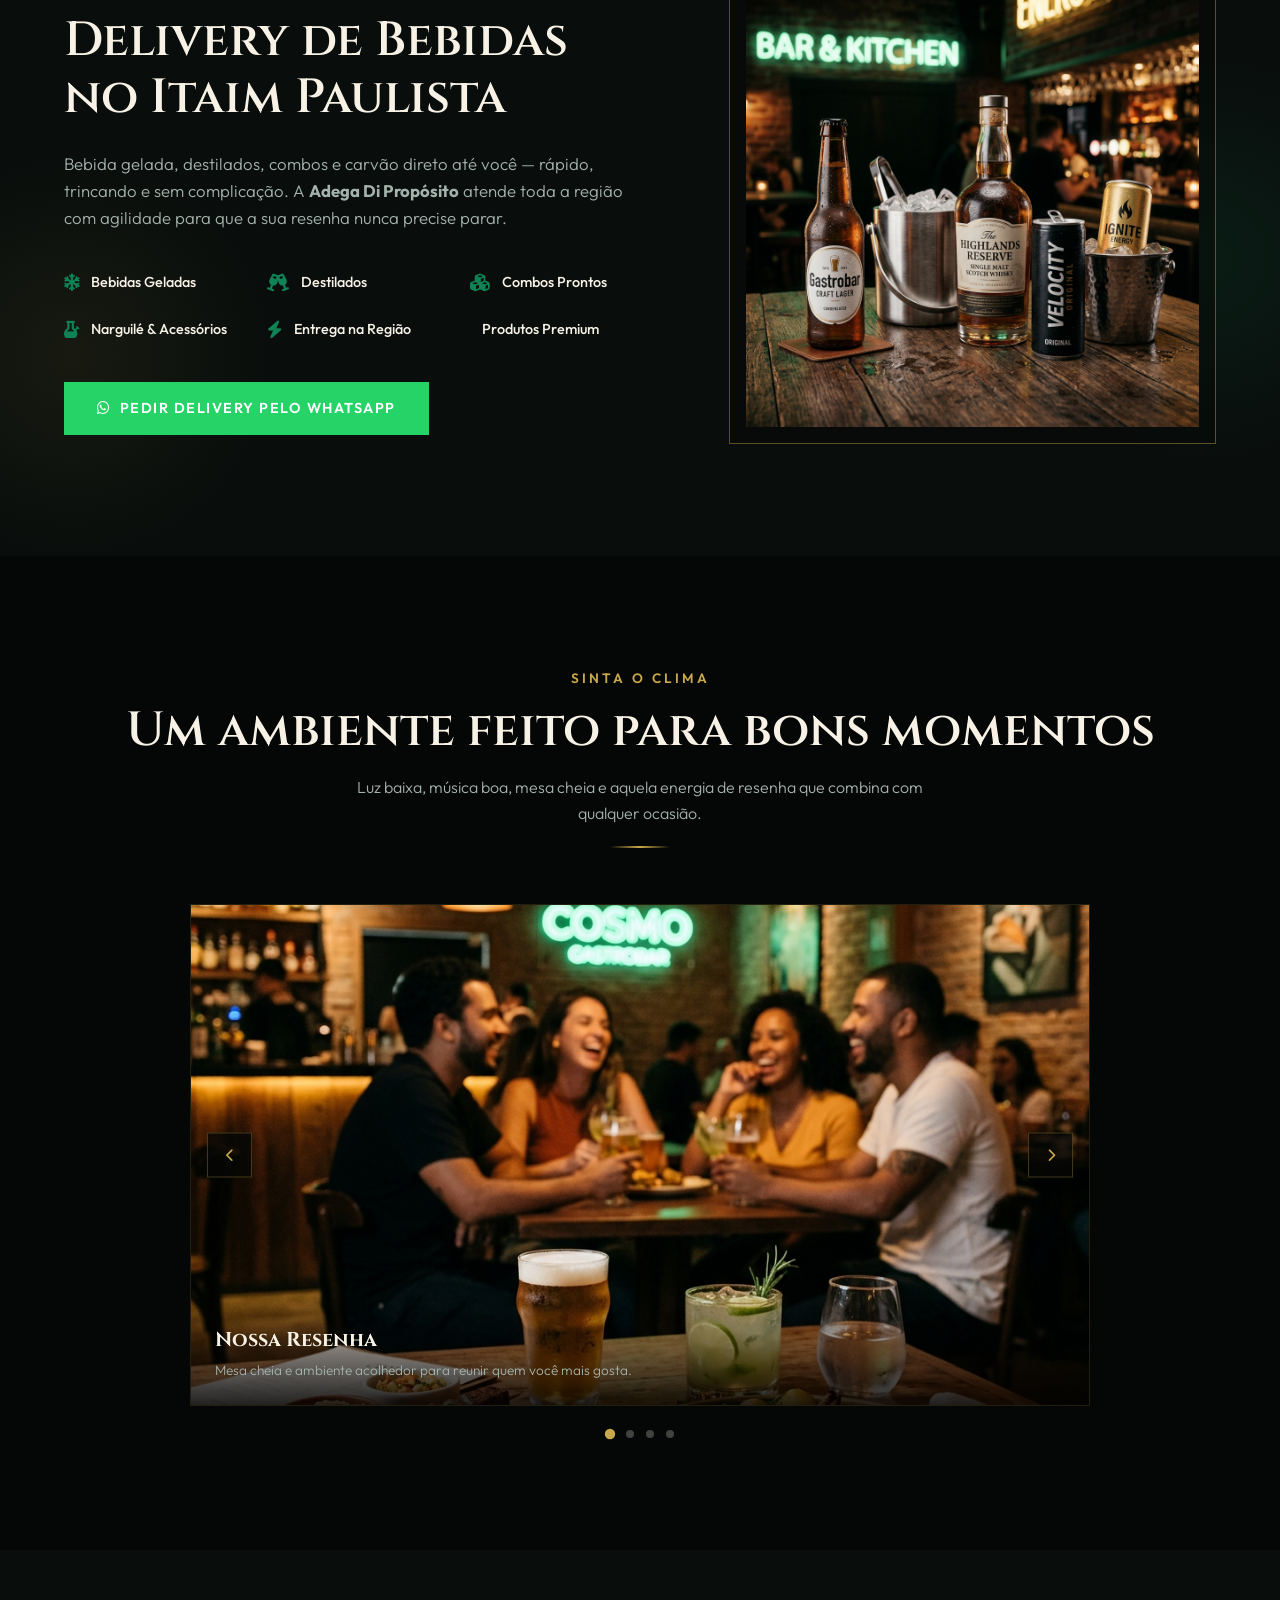
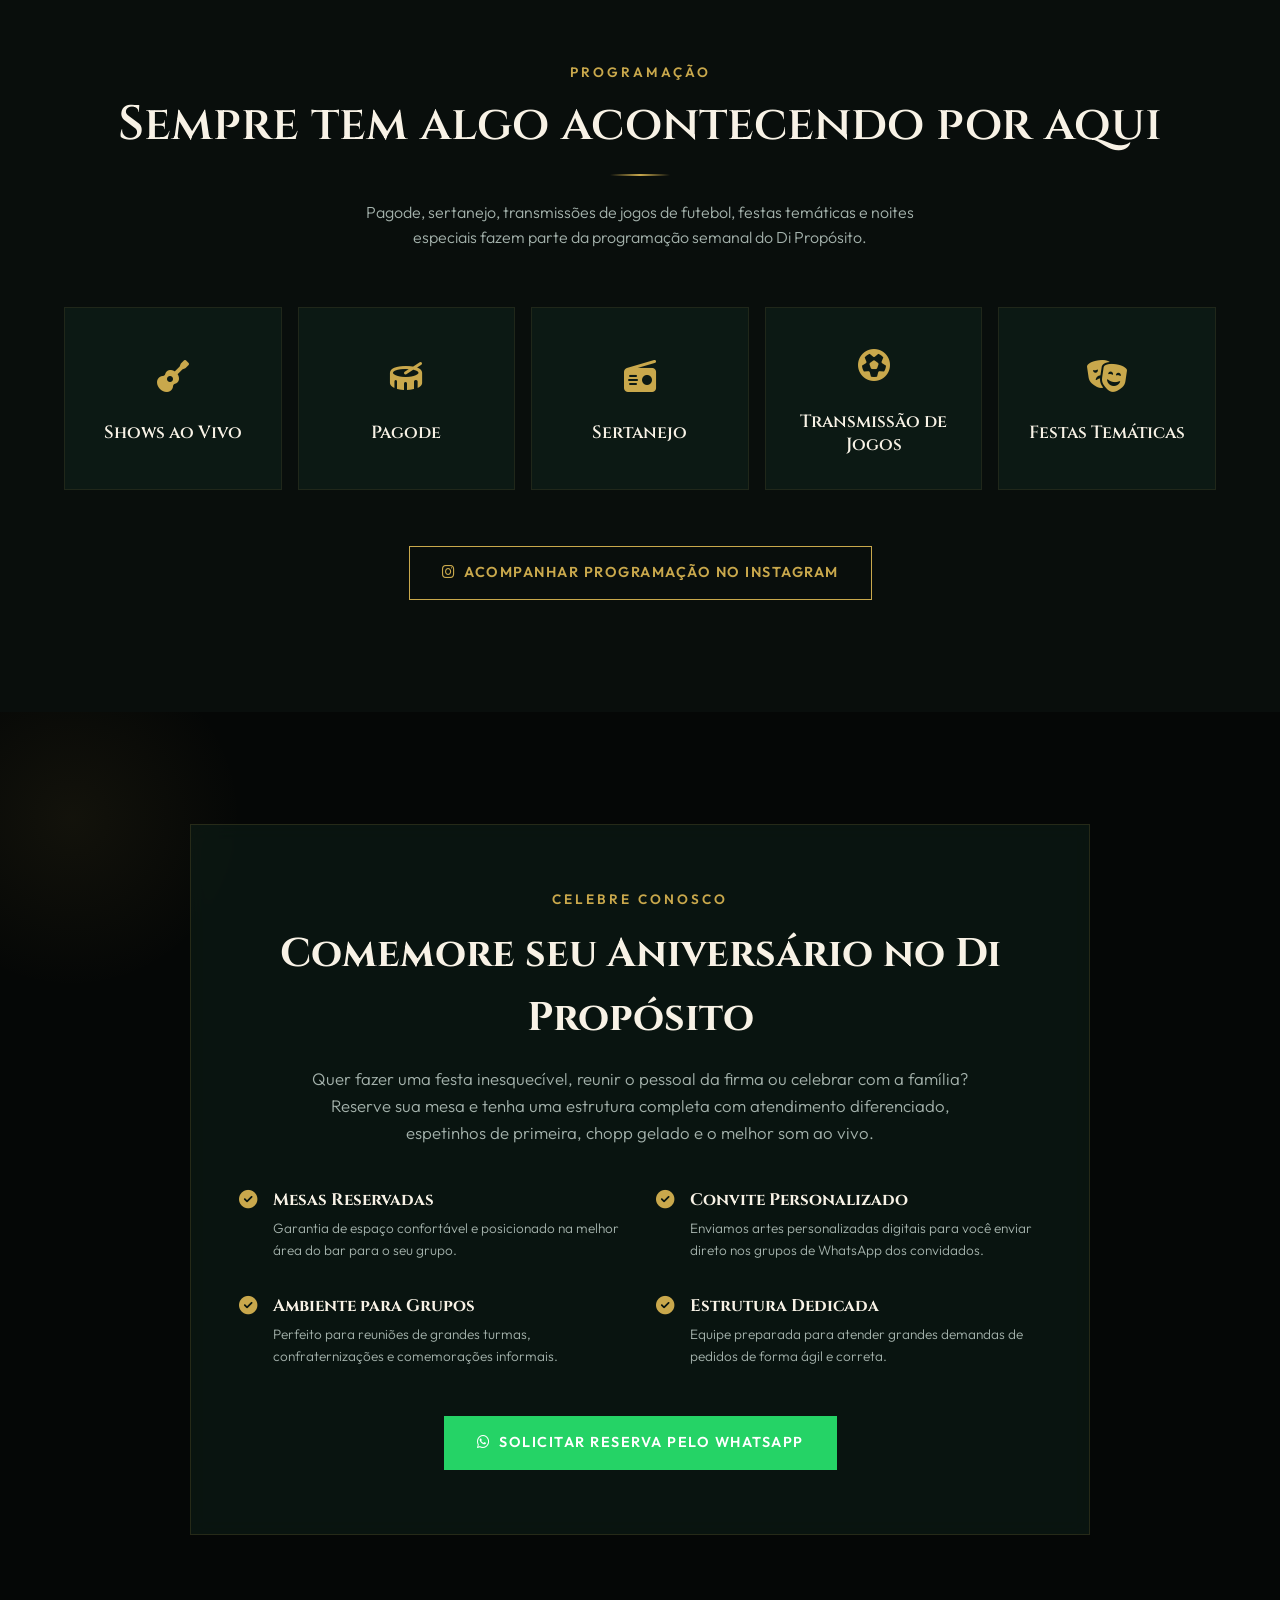
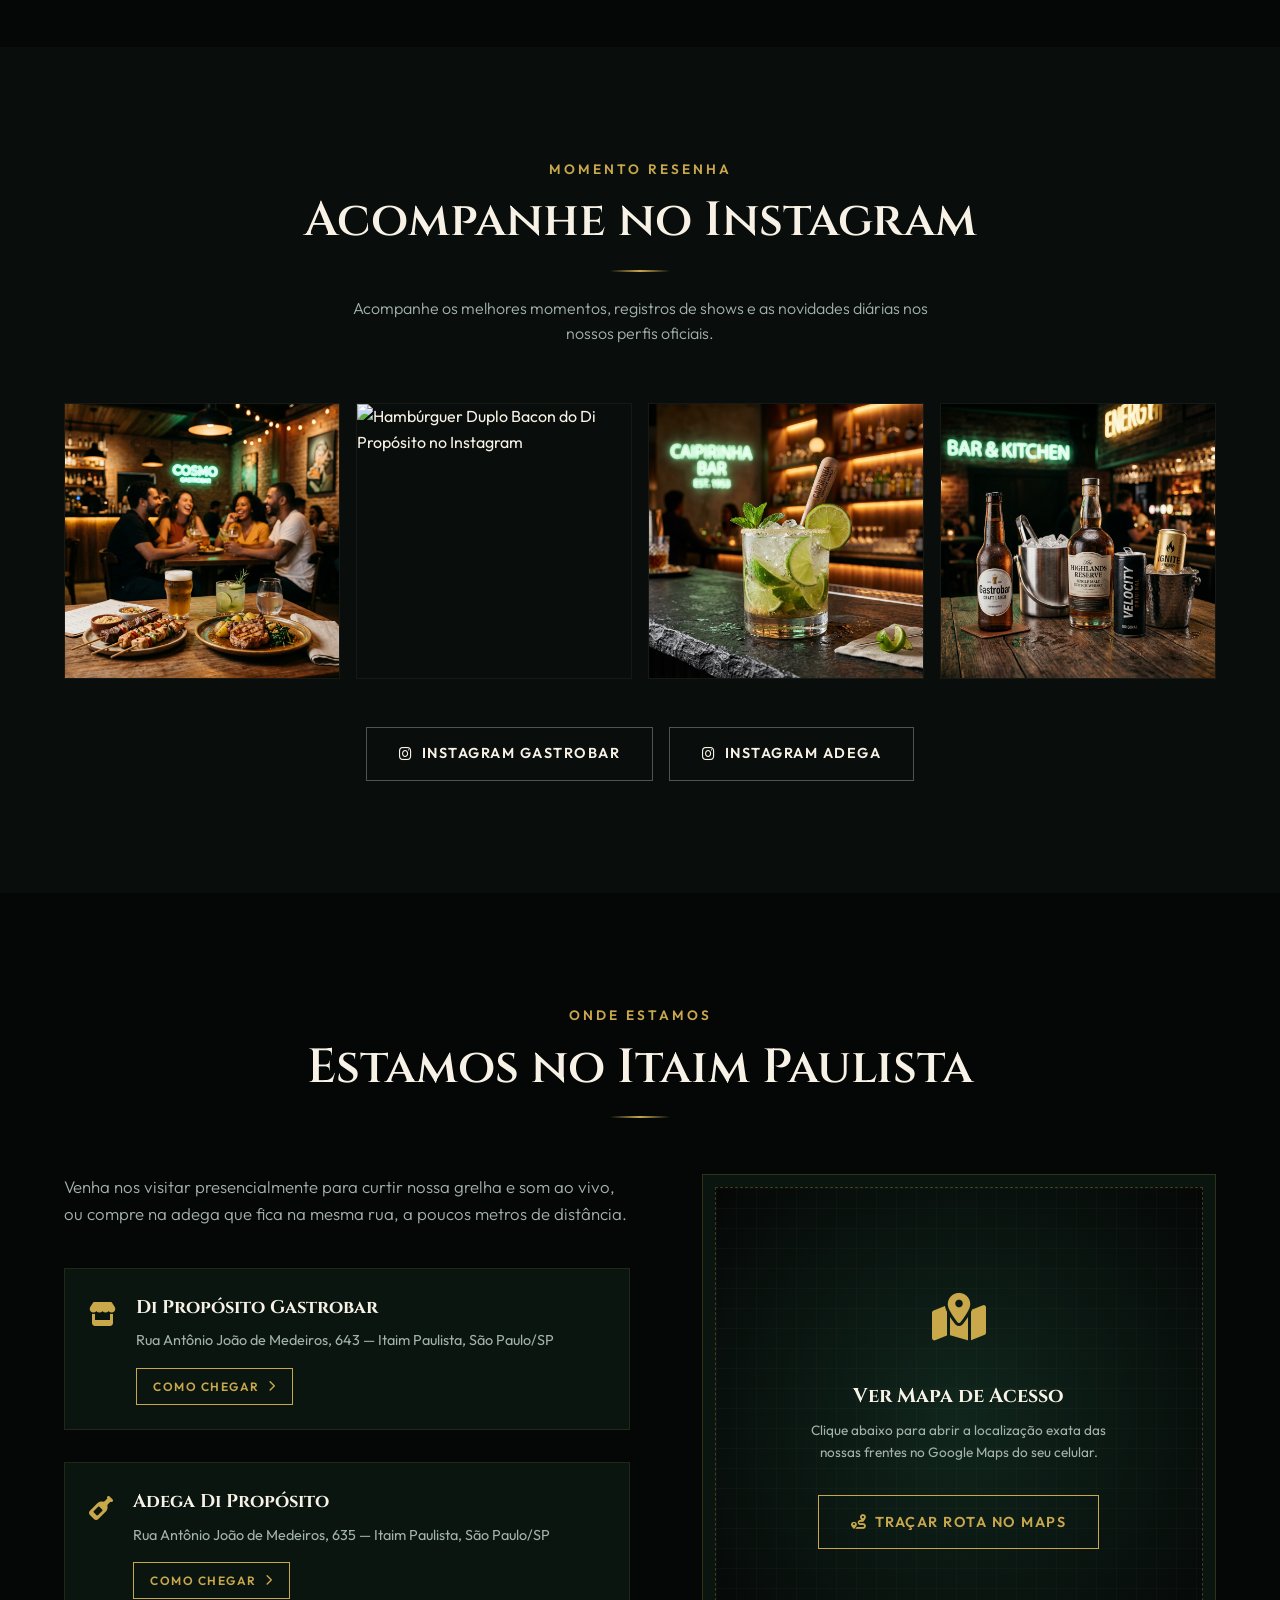
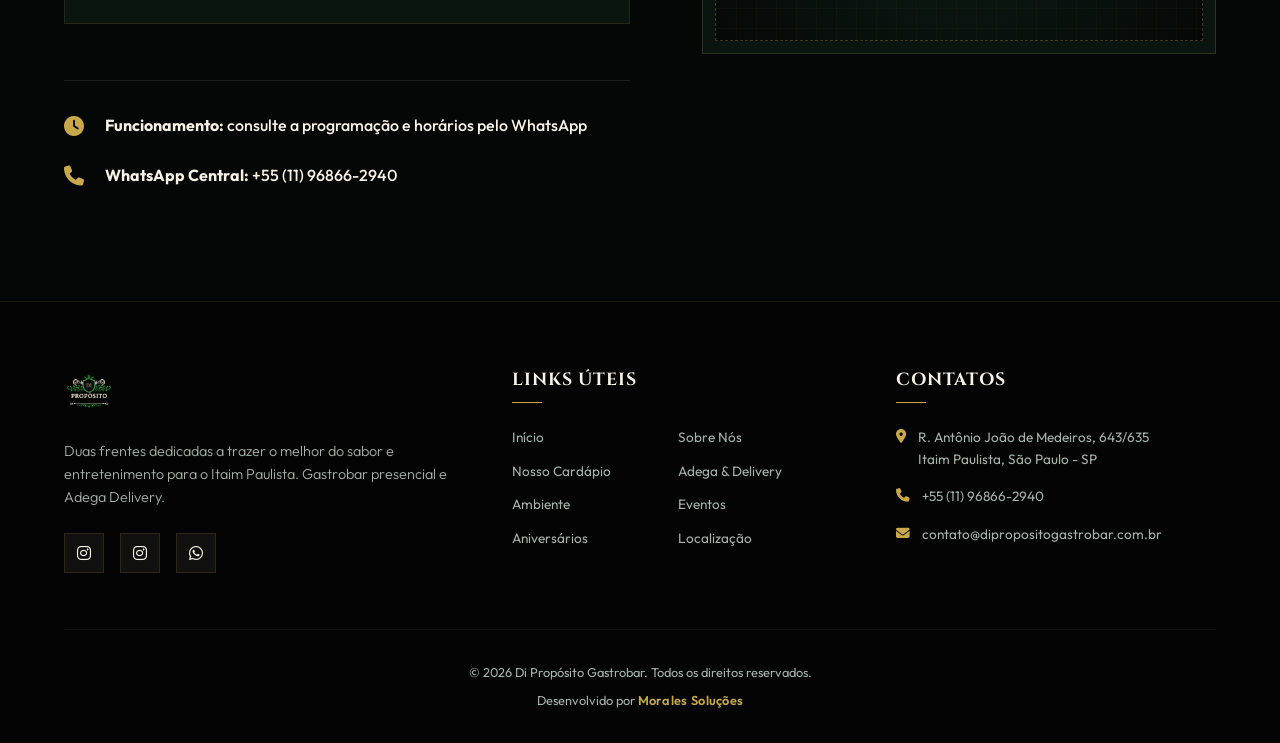
==== commit 0591cca9: "style: centraliza rodape e destaca link da Morales Solucoes - Copyright e creditos em linhas separad" ====
--- a/index.html
+++ b/index.html
@@ -788,7 +788,7 @@
       
       <!-- Linha final de copyright -->
       <div class="footer-bottom">
-        <p>&copy; 2026 Di Propósito. Todos os direitos reservados.</p>
+        <p>&copy; 2026 Di Propósito Gastrobar. Todos os direitos reservados.</p>
         <p class="footer-credits">Desenvolvido por <a href="https://moralessolucoes.com.br/tecnologia" target="_blank" rel="noopener noreferrer">Morales Soluções</a></p>
       </div>
     </div>
--- a/style.css
+++ b/style.css
@@ -1870,26 +1870,37 @@
   display: flex;
   flex-direction: column;
   align-items: center;
-  justify-content: space-between;
-  gap: 1rem;
+  gap: 0.5rem;
   font-size: 0.8rem;
   text-align: center;
 }
 
-@media (min-width: 768px) {
-  .footer-bottom {
-    flex-direction: row;
-    text-align: left;
-  }
-}
-
 .footer-credits a {
-  color: var(--text-light);
-  font-weight: 500;
+  position: relative;
+  color: var(--accent-gold);
+  font-weight: 600;
+  letter-spacing: 0.3px;
+  transition: color 0.3s ease, text-shadow 0.3s ease;
+}
+
+.footer-credits a::after {
+  content: '';
+  position: absolute;
+  left: 0;
+  bottom: -2px;
+  width: 0;
+  height: 1px;
+  background: var(--accent-gold);
+  transition: width 0.3s ease;
 }
 
 .footer-credits a:hover {
-  color: var(--accent-gold);
+  color: #e6c766;
+  text-shadow: 0 0 10px var(--gold-glow);
+}
+
+.footer-credits a:hover::after {
+  width: 100%;
 }
 
 /* ==========================================================================
